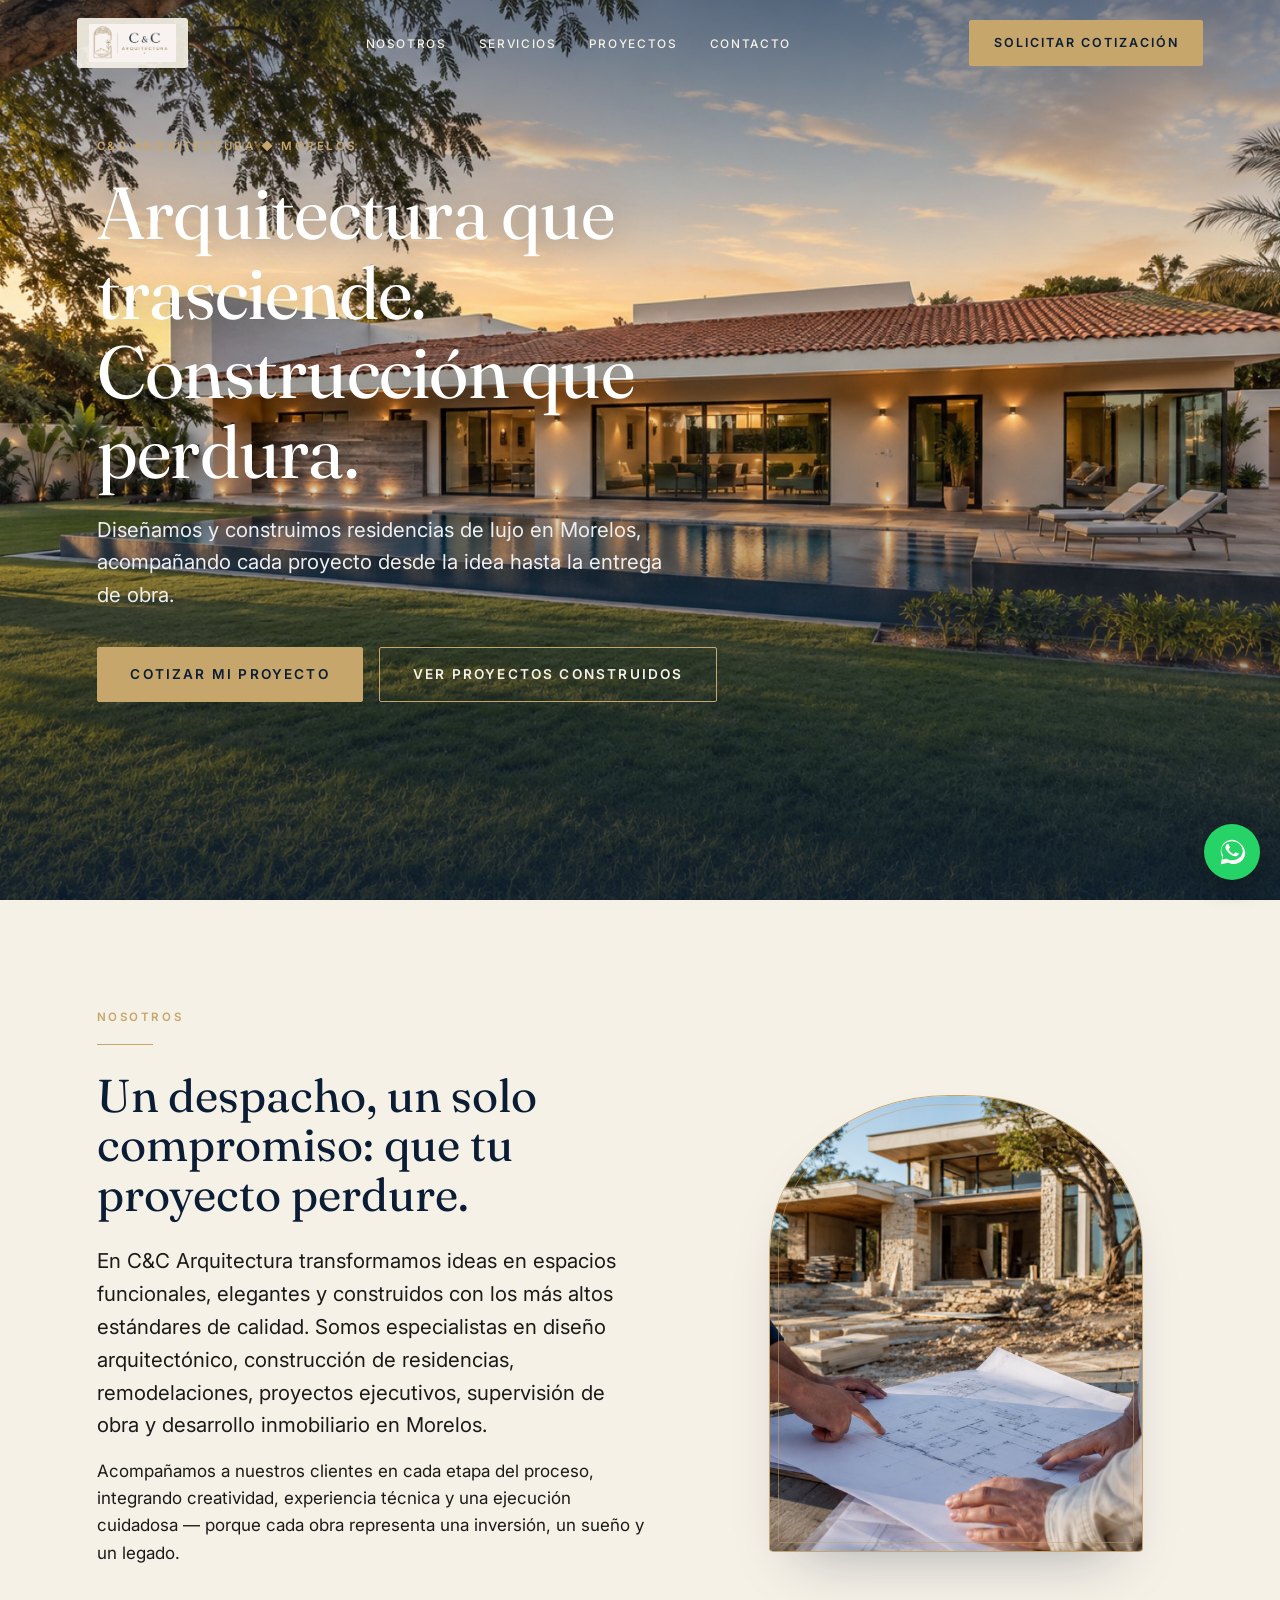
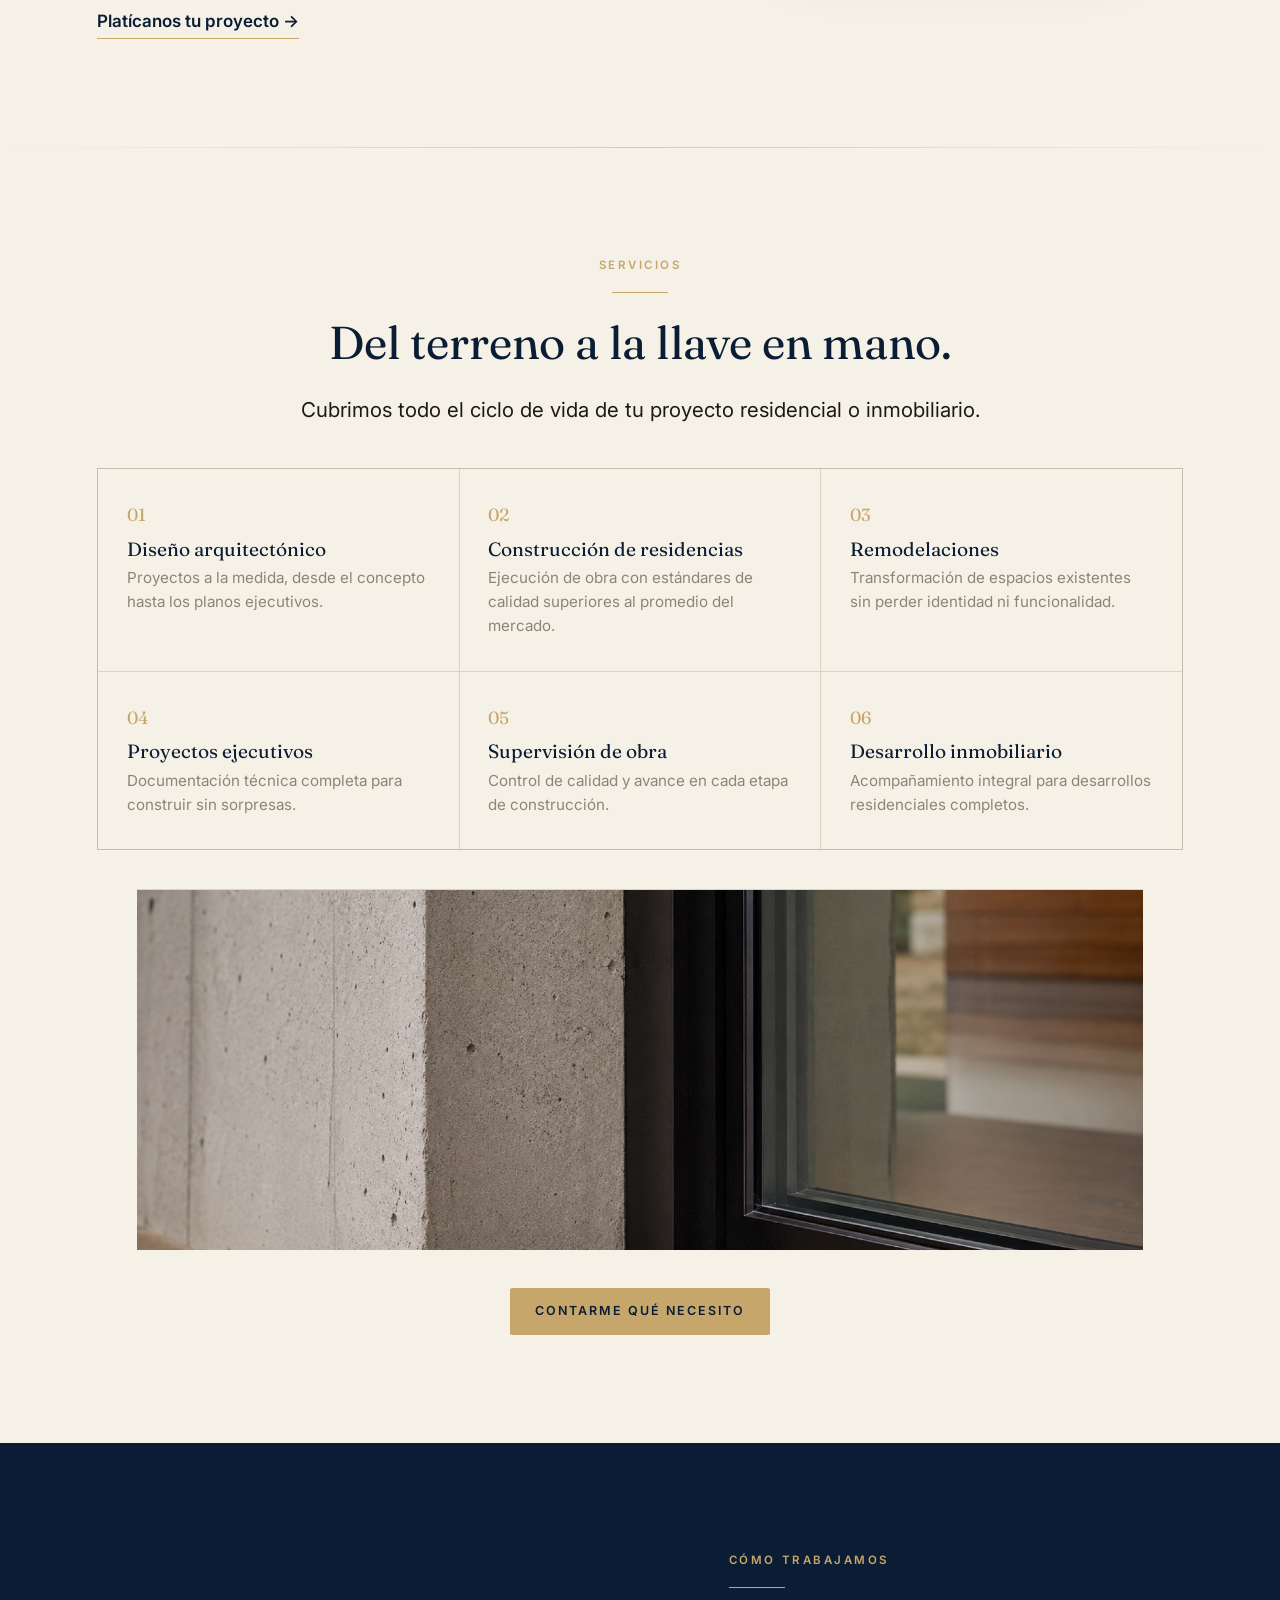
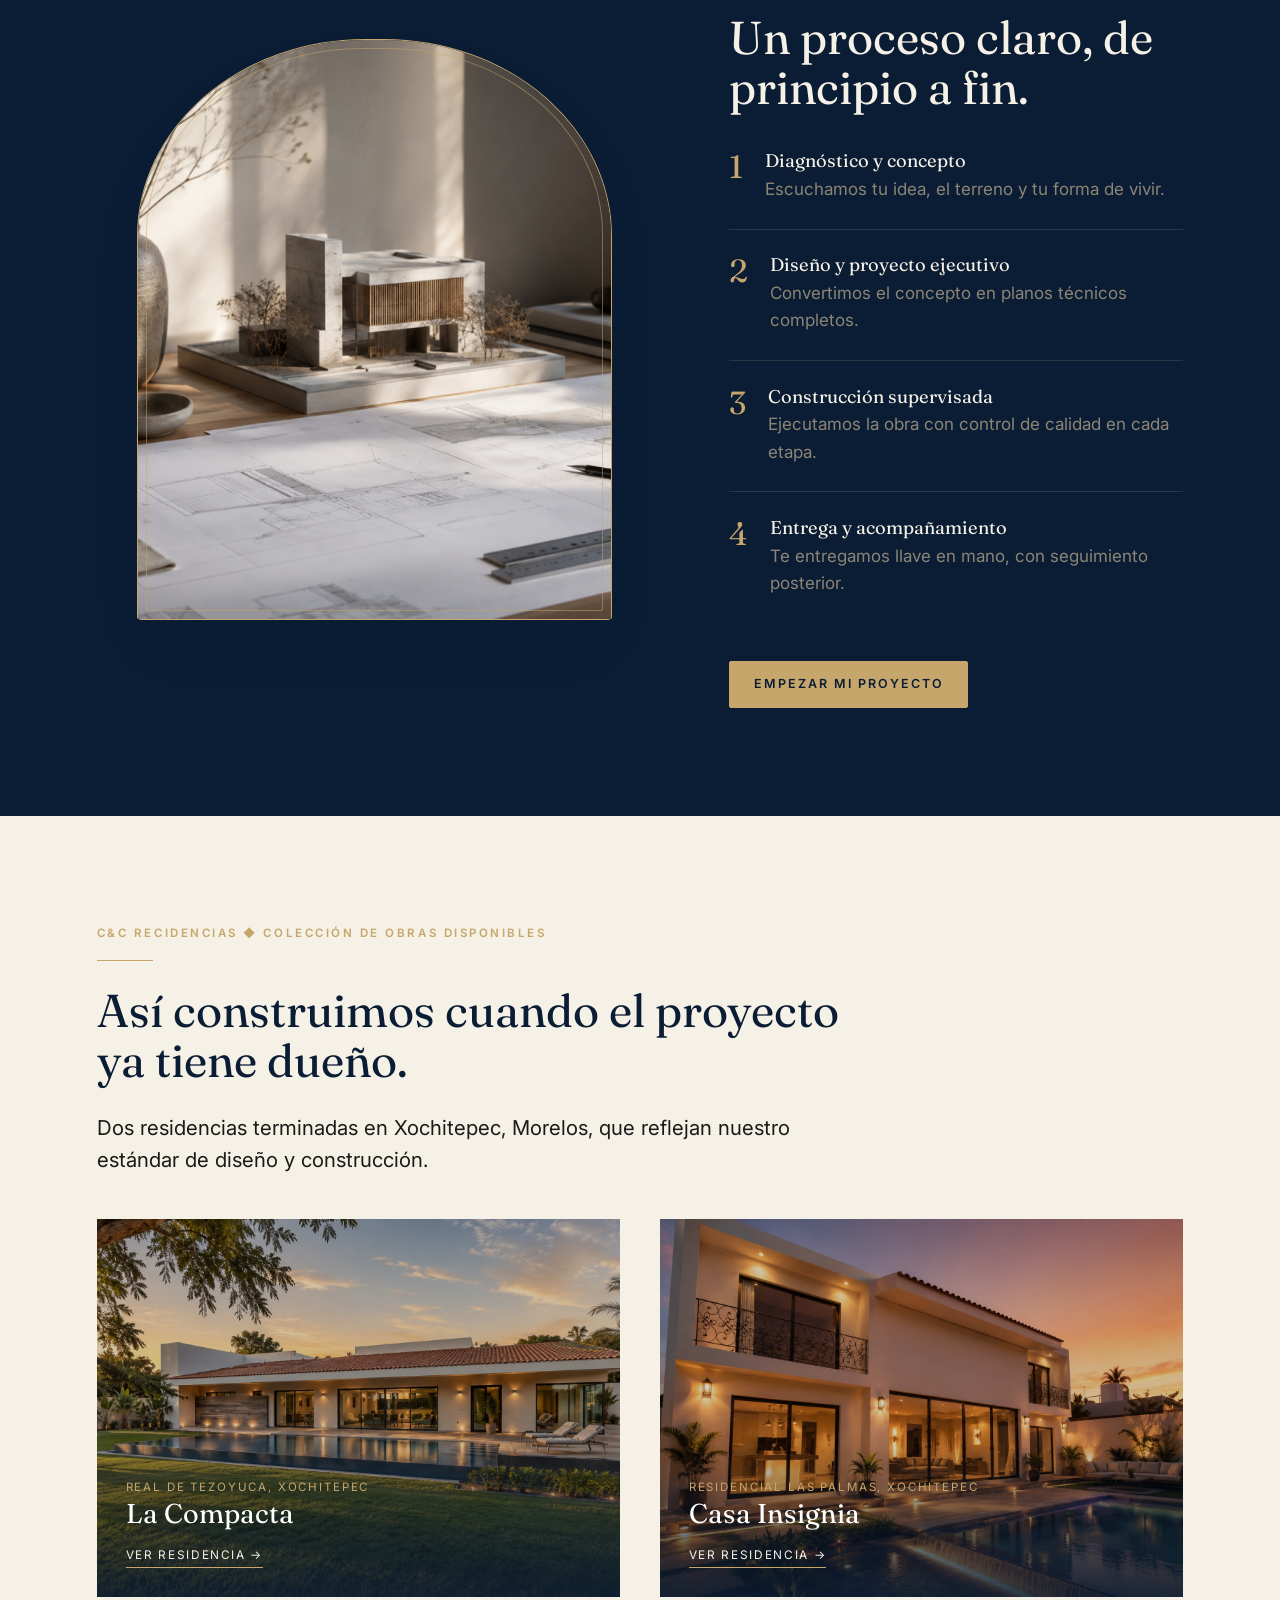
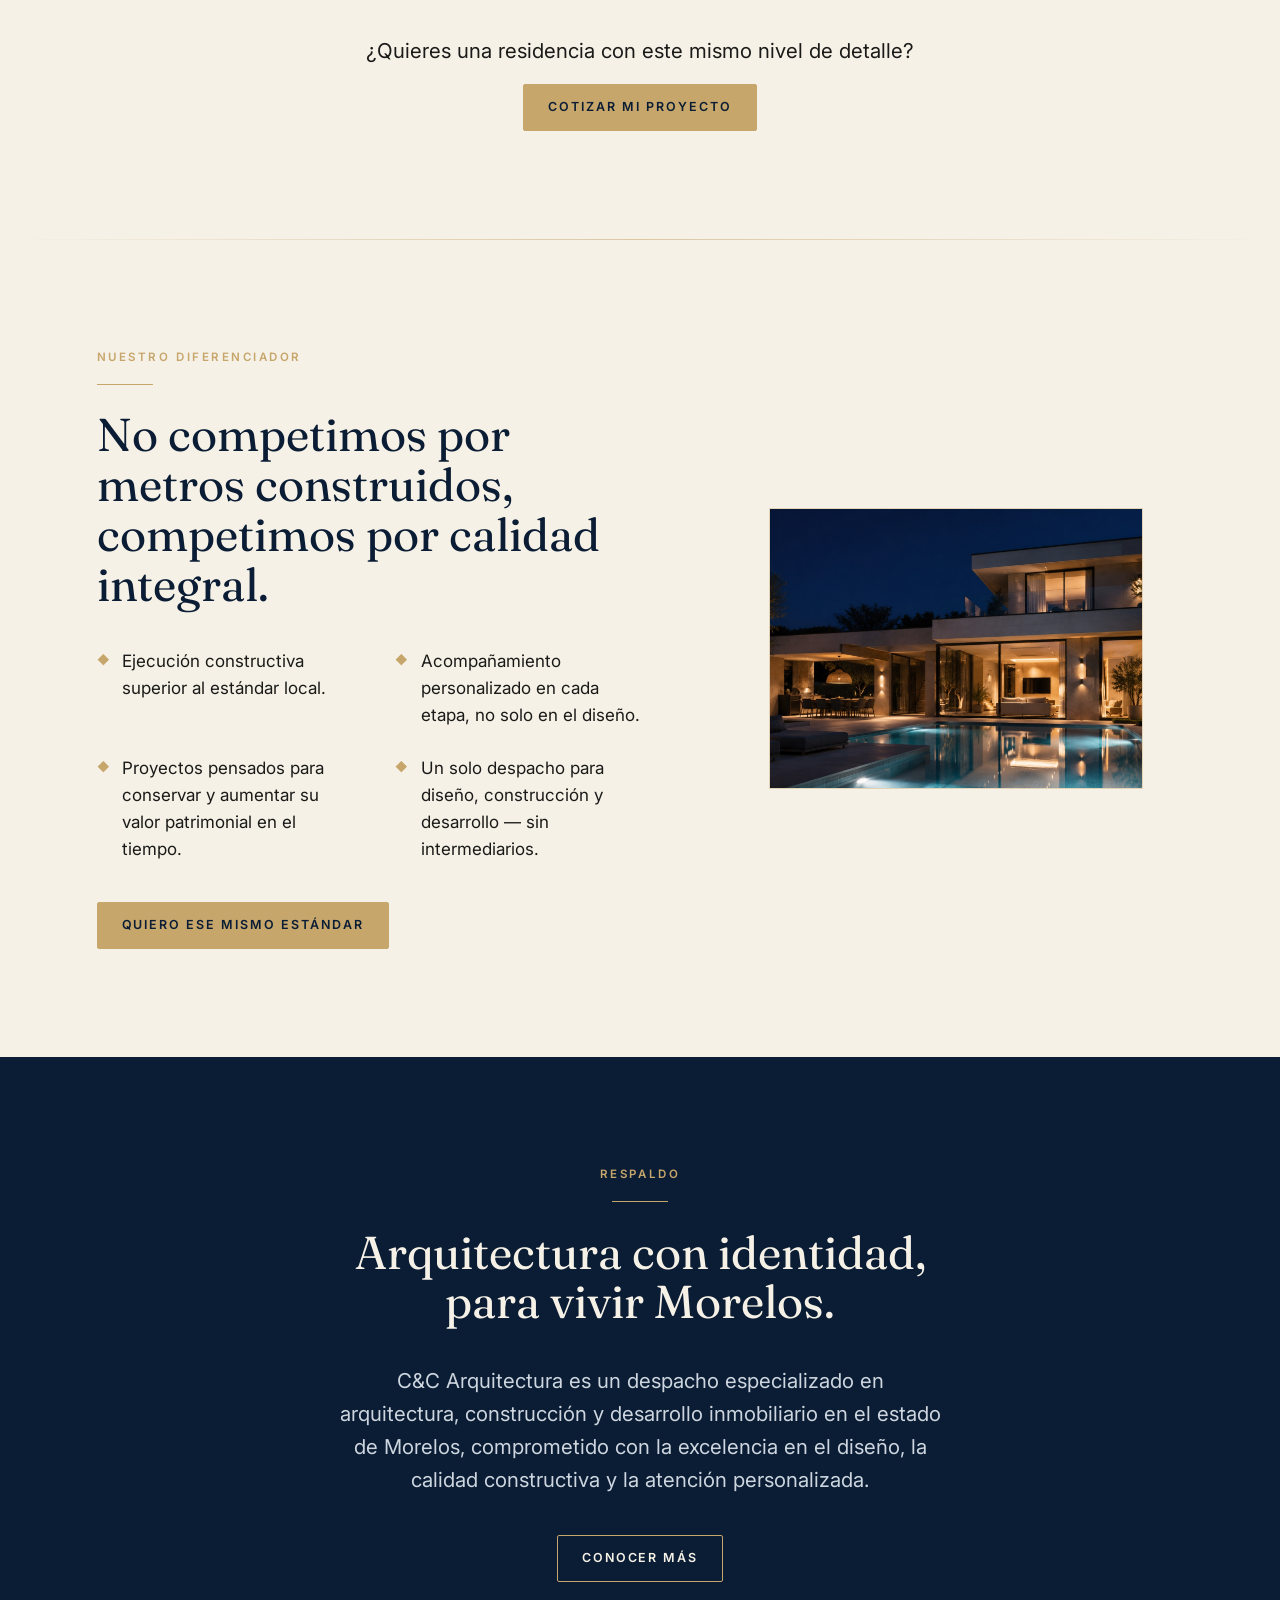
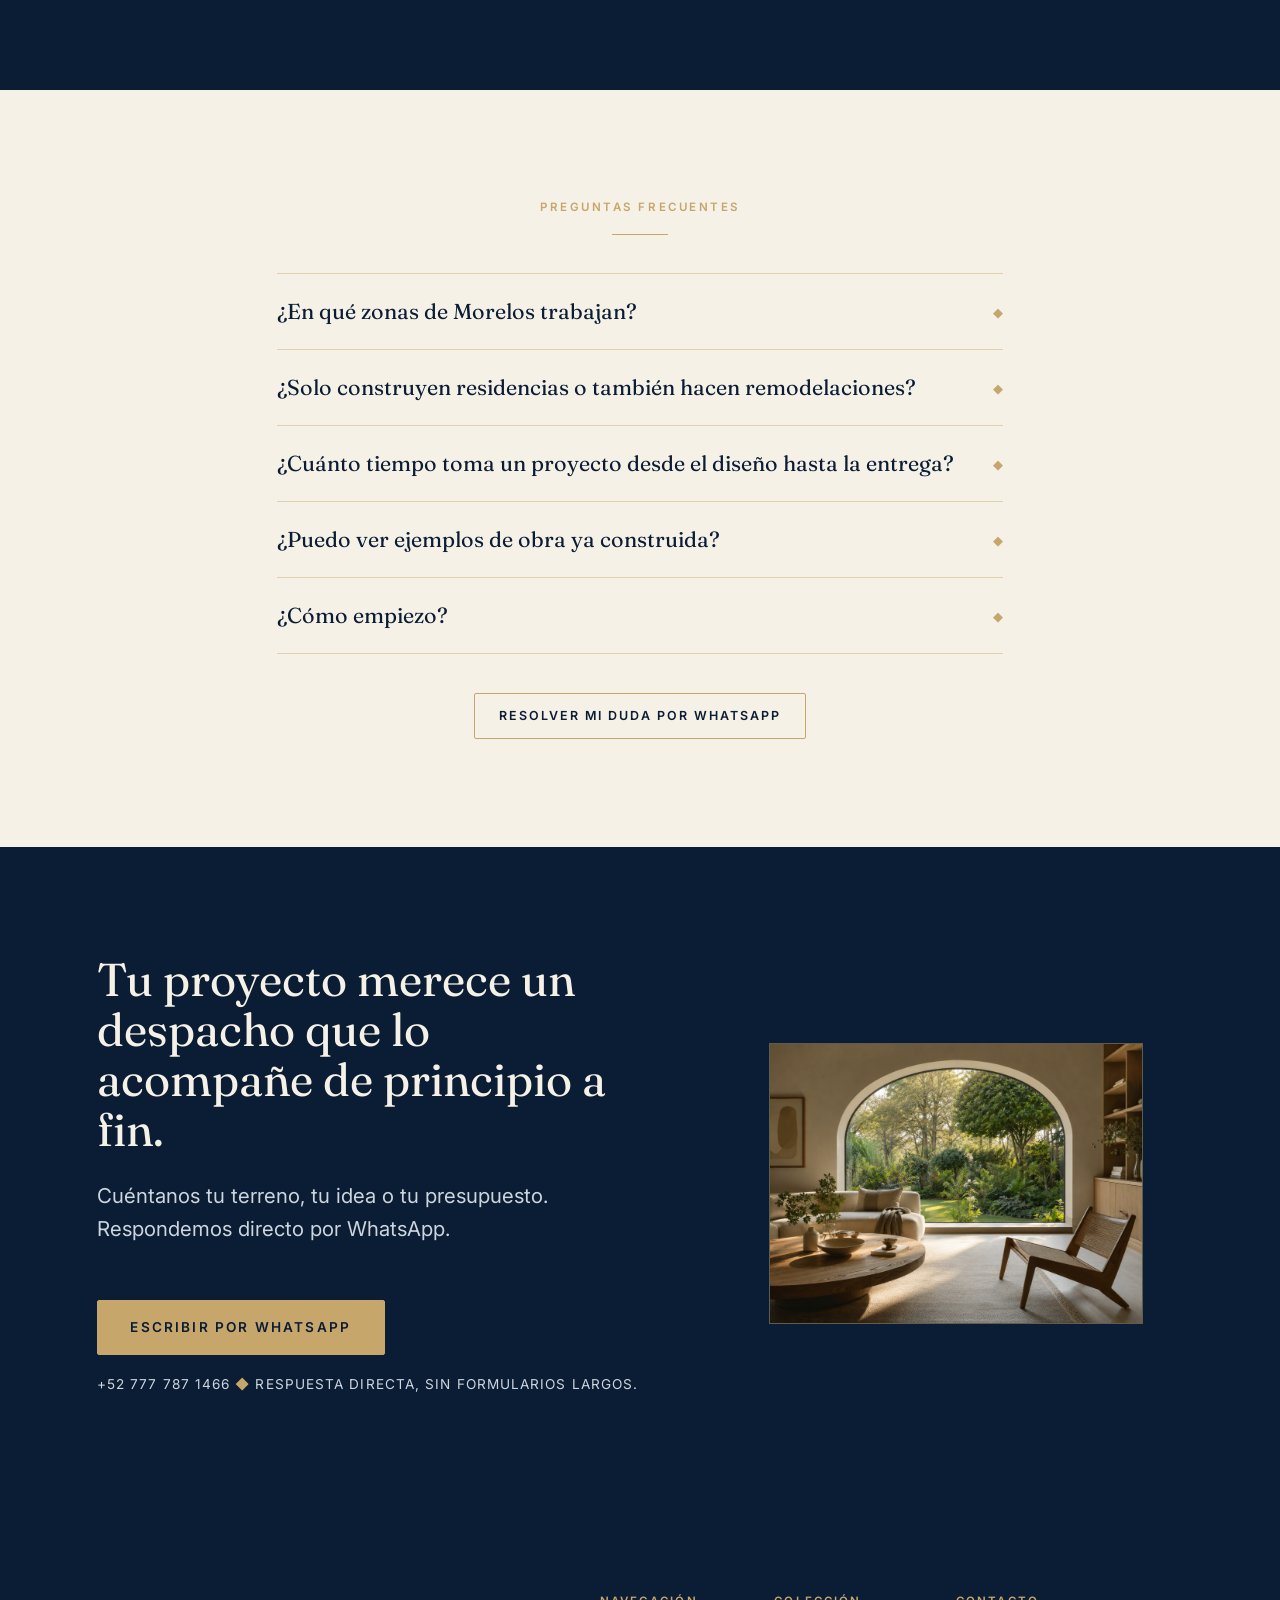
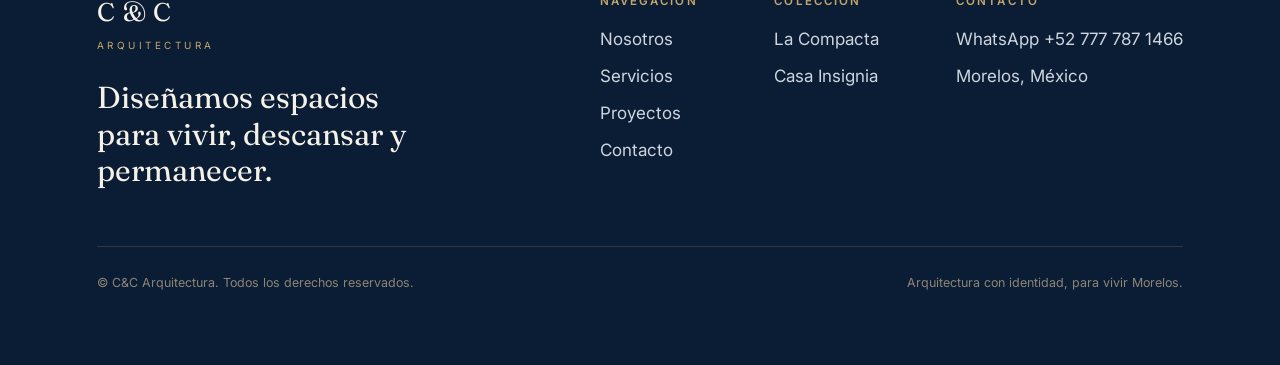
==== index.html @ 4141253a "Sitio C&C Recidencias: Home, La Compacta y Casa Insignia Sitio estático de 3 páginas siguiendo el si" ====
<!DOCTYPE html>
<html lang="es">
<head>
<meta charset="UTF-8">
<meta name="viewport" content="width=device-width, initial-scale=1">
<title>C&C Arquitectura — Diseño y construcción de residencias de lujo en Morelos</title>
<meta name="description" content="C&C Arquitectura: despacho de diseño, construcción y desarrollo inmobiliario de residencias de lujo en Morelos. Arquitectura que trasciende. Construcción que perdura.">
<link rel="preconnect" href="https://fonts.googleapis.com">
<link rel="preconnect" href="https://fonts.gstatic.com" crossorigin>
<link href="https://fonts.googleapis.com/css2?family=Fraunces:opsz,wght@9..144,300;9..144,400;9..144,500&family=Inter:wght@400;500;600&display=swap" rel="stylesheet">
<link rel="stylesheet" href="styles.css">
</head>
<body>

<!-- NAV -->
<header class="nav transparent">
  <a class="nav-logo" href="index.html" aria-label="C&C Arquitectura — inicio">
    <img src="assets/logos/arquitectura.jpg" alt="C&C Arquitectura">
  </a>
  <button class="nav-toggle" aria-label="Abrir menú"><span></span><span></span><span></span></button>
  <ul class="nav-links">
    <li><a href="#nosotros">Nosotros</a></li>
    <li><a href="#servicios">Servicios</a></li>
    <li><a href="#coleccion">Proyectos</a></li>
    <li><a href="#contacto">Contacto</a></li>
  </ul>
  <div class="nav-right">
    <a class="btn btn-primary" href="https://wa.me/527777871466?text=Hola%2C%20quiero%20solicitar%20una%20cotizaci%C3%B3n%20de%20dise%C3%B1o%20y%20construcci%C3%B3n%20de%20mi%20proyecto." target="_blank" rel="noopener">Solicitar cotización</a>
  </div>
</header>

<!-- HERO -->
<section class="hero">
  <div class="hero-media">
    <video autoplay muted loop playsinline poster="assets/compacta/hero.jpg">
      <source src="assets/home/hero.mp4" type="video/mp4">
    </video>
  </div>
  <div class="hero-inner">
    <span class="eyebrow reveal">C&C Arquitectura <span class="diamond">◆</span> Morelos</span>
    <h1 class="reveal">Arquitectura que trasciende. Construcción que perdura.</h1>
    <p class="lead hero-sub reveal">Diseñamos y construimos residencias de lujo en Morelos, acompañando cada proyecto desde la idea hasta la entrega de obra.</p>
    <div class="hero-cta reveal">
      <a class="btn btn-primary btn-lg" href="https://wa.me/527777871466?text=Hola%2C%20me%20gustar%C3%ADa%20cotizar%20el%20dise%C3%B1o%20y%20construcci%C3%B3n%20de%20mi%20residencia." target="_blank" rel="noopener">Cotizar mi proyecto</a>
      <a class="btn btn-outline on-dark btn-lg" href="#coleccion">Ver proyectos construidos</a>
    </div>
  </div>
</section>

<!-- QUIÉNES SOMOS -->
<section id="nosotros">
  <div class="wrap">
    <div class="split">
      <div class="reveal">
        <span class="eyebrow">Nosotros</span>
        <hr class="rule">
        <h2>Un despacho, un solo compromiso: que tu proyecto perdure.</h2>
        <p class="lead mt-sm">En C&C Arquitectura transformamos ideas en espacios funcionales, elegantes y construidos con los más altos estándares de calidad. Somos especialistas en diseño arquitectónico, construcción de residencias, remodelaciones, proyectos ejecutivos, supervisión de obra y desarrollo inmobiliario en Morelos.</p>
        <p>Acompañamos a nuestros clientes en cada etapa del proceso, integrando creatividad, experiencia técnica y una ejecución cuidadosa — porque cada obra representa una inversión, un sueño y un legado.</p>
        <a class="link-cta mt-sm" href="https://wa.me/527777871466?text=Hola%2C%20quiero%20plat%C3%ADcarles%20sobre%20mi%20proyecto." target="_blank" rel="noopener">Platícanos tu proyecto →</a>
      </div>
      <div class="split-media reveal">
        <figure class="arch"><img src="assets/home/quienes.jpg" alt="Arquitecto de C&C revisando planos en obra"></figure>
      </div>
    </div>
  </div>
</section>

<hr class="divider">

<!-- SERVICIOS -->
<section id="servicios">
  <div class="wrap">
    <div class="center reveal" style="max-width:720px;margin-inline:auto">
      <span class="eyebrow">Servicios</span>
      <hr class="rule">
      <h2>Del terreno a la llave en mano.</h2>
      <p class="lead mt-sm">Cubrimos todo el ciclo de vida de tu proyecto residencial o inmobiliario.</p>
    </div>
    <div class="grid-services reveal">
      <div class="service"><span class="n">01</span><h3>Diseño arquitectónico</h3><p>Proyectos a la medida, desde el concepto hasta los planos ejecutivos.</p></div>
      <div class="service"><span class="n">02</span><h3>Construcción de residencias</h3><p>Ejecución de obra con estándares de calidad superiores al promedio del mercado.</p></div>
      <div class="service"><span class="n">03</span><h3>Remodelaciones</h3><p>Transformación de espacios existentes sin perder identidad ni funcionalidad.</p></div>
      <div class="service"><span class="n">04</span><h3>Proyectos ejecutivos</h3><p>Documentación técnica completa para construir sin sorpresas.</p></div>
      <div class="service"><span class="n">05</span><h3>Supervisión de obra</h3><p>Control de calidad y avance en cada etapa de construcción.</p></div>
      <div class="service"><span class="n">06</span><h3>Desarrollo inmobiliario</h3><p>Acompañamiento integral para desarrollos residenciales completos.</p></div>
    </div>
    <figure class="reveal mt-md" style="overflow:hidden;border-top:1px solid rgba(198,166,107,.4)">
      <img src="assets/home/servicios.jpg" alt="Detalle de construcción residencial de alta calidad" style="width:100%;height:clamp(240px,40vh,440px);object-fit:cover">
    </figure>
    <div class="center reveal mt-md">
      <a class="btn btn-primary" href="https://wa.me/527777871466?text=Hola%2C%20quiero%20informaci%C3%B3n%20sobre%20sus%20servicios%20de%20dise%C3%B1o%20y%20construcci%C3%B3n." target="_blank" rel="noopener">Contarme qué necesito</a>
    </div>
  </div>
</section>

<!-- NUESTRO PROCESO -->
<section class="band-blue">
  <div class="wrap">
    <div class="split">
      <div class="split-media reveal">
        <figure class="arch"><img src="assets/home/proceso.jpg" alt="Planos y maqueta física de un proyecto de C&C"></figure>
      </div>
      <div class="reveal">
        <span class="eyebrow on-dark">Cómo trabajamos</span>
        <hr class="rule">
        <h2>Un proceso claro, de principio a fin.</h2>
        <div class="steps mt-md">
          <div class="step"><span class="num">1</span><div><h3>Diagnóstico y concepto</h3><p>Escuchamos tu idea, el terreno y tu forma de vivir.</p></div></div>
          <div class="step"><span class="num">2</span><div><h3>Diseño y proyecto ejecutivo</h3><p>Convertimos el concepto en planos técnicos completos.</p></div></div>
          <div class="step"><span class="num">3</span><div><h3>Construcción supervisada</h3><p>Ejecutamos la obra con control de calidad en cada etapa.</p></div></div>
          <div class="step"><span class="num">4</span><div><h3>Entrega y acompañamiento</h3><p>Te entregamos llave en mano, con seguimiento posterior.</p></div></div>
        </div>
        <a class="btn btn-primary mt-md" href="https://wa.me/527777871466?text=Hola%2C%20quiero%20empezar%20el%20proceso%20de%20dise%C3%B1o%20de%20mi%20proyecto." target="_blank" rel="noopener">Empezar mi proyecto</a>
      </div>
    </div>
  </div>
</section>

<!-- COLECCIÓN DE OBRAS -->
<section id="coleccion">
  <div class="wrap">
    <div class="reveal" style="max-width:760px">
      <span class="eyebrow">C&C Recidencias <span class="diamond">◆</span> Colección de obras disponibles</span>
      <hr class="rule">
      <h2>Así construimos cuando el proyecto ya tiene dueño.</h2>
      <p class="lead mt-sm">Dos residencias terminadas en Xochitepec, Morelos, que reflejan nuestro estándar de diseño y construcción.</p>
    </div>
    <div class="collection reveal">
      <a class="prop-card" href="la-compacta.html">
        <img src="assets/compacta/hero.jpg" alt="La Compacta — Real de Tezoyuca, Xochitepec">
        <div class="pc-body">
          <span class="loc">Real de Tezoyuca, Xochitepec</span>
          <h3>La Compacta</h3>
          <span class="see">Ver residencia →</span>
        </div>
      </a>
      <a class="prop-card" href="casa-insignia.html">
        <img src="assets/insignia/hero.jpg" alt="Casa Insignia — Residencial Las Palmas, Xochitepec">
        <div class="pc-body">
          <span class="loc">Residencial Las Palmas, Xochitepec</span>
          <h3>Casa Insignia</h3>
          <span class="see">Ver residencia →</span>
        </div>
      </a>
    </div>
    <div class="center reveal mt-md">
      <p class="lead">¿Quieres una residencia con este mismo nivel de detalle?</p>
      <a class="btn btn-primary" href="https://wa.me/527777871466?text=Hola%2C%20vi%20La%20Compacta%20y%20Casa%20Insignia%20y%20quiero%20cotizar%20un%20proyecto%20similar." target="_blank" rel="noopener">Cotizar mi proyecto</a>
    </div>
  </div>
</section>

<hr class="divider">

<!-- POR QUÉ ELEGIRNOS -->
<section>
  <div class="wrap">
    <div class="split">
      <div class="reveal">
        <span class="eyebrow">Nuestro diferenciador</span>
        <hr class="rule">
        <h2>No competimos por metros construidos, competimos por calidad integral.</h2>
        <div class="why mt-md">
          <div class="item">Ejecución constructiva superior al estándar local.</div>
          <div class="item">Acompañamiento personalizado en cada etapa, no solo en el diseño.</div>
          <div class="item">Proyectos pensados para conservar y aumentar su valor patrimonial en el tiempo.</div>
          <div class="item">Un solo despacho para diseño, construcción y desarrollo — sin intermediarios.</div>
        </div>
        <a class="btn btn-primary mt-md" href="https://wa.me/527777871466?text=Hola%2C%20quiero%20que%20mi%20proyecto%20tenga%20el%20mismo%20est%C3%A1ndar%20de%20construcci%C3%B3n%20que%20sus%20residencias." target="_blank" rel="noopener">Quiero ese mismo estándar</a>
      </div>
      <div class="split-media reveal">
        <figure style="overflow:hidden;border:1px solid rgba(198,166,107,.4)"><img src="assets/home/diferenciador.jpg" alt="Fachada nocturna con iluminación arquitectónica" style="aspect-ratio:4/3;object-fit:cover;width:100%"></figure>
      </div>
    </div>
  </div>
</section>

<!-- AUTORIDAD Y RESPALDO -->
<section class="band-blue">
  <div class="wrap center" style="max-width:760px;margin-inline:auto">
    <span class="eyebrow on-dark reveal">Respaldo</span>
    <hr class="rule reveal">
    <h2 class="reveal">Arquitectura con identidad, para vivir Morelos.</h2>
    <p class="lead mt-md reveal">C&C Arquitectura es un despacho especializado en arquitectura, construcción y desarrollo inmobiliario en el estado de Morelos, comprometido con la excelencia en el diseño, la calidad constructiva y la atención personalizada.</p>
    <div class="reveal mt-md">
      <a class="btn btn-outline on-dark" href="https://wa.me/527777871466?text=Hola%2C%20quiero%20conocer%20m%C3%A1s%20sobre%20C%26C%20Arquitectura." target="_blank" rel="noopener">Conocer más</a>
    </div>
  </div>
</section>

<!-- FAQ -->
<section>
  <div class="wrap" style="max-width:880px">
    <div class="center reveal">
      <span class="eyebrow">Preguntas frecuentes</span>
      <hr class="rule" style="margin-inline:auto">
    </div>
    <div class="faq reveal mt-md">
      <div class="q"><button aria-expanded="false"><span>¿En qué zonas de Morelos trabajan?</span><span class="mark">◆</span></button><div class="a"><p>Actualmente desarrollamos proyectos en Xochitepec y municipios cercanos del sur de Morelos; para otras zonas, contáctanos para evaluar tu caso.</p></div></div>
      <div class="q"><button aria-expanded="false"><span>¿Solo construyen residencias o también hacen remodelaciones?</span><span class="mark">◆</span></button><div class="a"><p>Ambos. Cubrimos diseño de proyecto nuevo, construcción completa y remodelación de espacios existentes.</p></div></div>
      <div class="q"><button aria-expanded="false"><span>¿Cuánto tiempo toma un proyecto desde el diseño hasta la entrega?</span><span class="mark">◆</span></button><div class="a"><p>Depende del alcance; en la primera llamada te damos un estimado real basado en tu terreno y programa arquitectónico.</p></div></div>
      <div class="q"><button aria-expanded="false"><span>¿Puedo ver ejemplos de obra ya construida?</span><span class="mark">◆</span></button><div class="a"><p>Sí, revisa nuestra Colección de obras (La Compacta y Casa Insignia) más arriba.</p></div></div>
      <div class="q"><button aria-expanded="false"><span>¿Cómo empiezo?</span><span class="mark">◆</span></button><div class="a"><p>Escríbenos por WhatsApp con tu terreno o idea de proyecto y agendamos una primera llamada sin costo.</p></div></div>
    </div>
    <div class="center reveal mt-md">
      <a class="btn btn-outline" href="https://wa.me/527777871466?text=Hola%2C%20tengo%20una%20pregunta%20sobre%20sus%20servicios." target="_blank" rel="noopener">Resolver mi duda por WhatsApp</a>
    </div>
  </div>
</section>

<!-- CTA FINAL -->
<section class="band-blue cta-final" id="contacto">
  <div class="wrap">
    <div class="split">
      <div class="reveal">
        <h2>Tu proyecto merece un despacho que lo acompañe de principio a fin.</h2>
        <p class="lead mt-sm">Cuéntanos tu terreno, tu idea o tu presupuesto. Respondemos directo por WhatsApp.</p>
        <a class="btn btn-primary btn-lg mt-md" href="https://wa.me/527777871466?text=Hola%2C%20quiero%20informaci%C3%B3n%20sobre%20la%20cotizaci%C3%B3n%20de%20dise%C3%B1o%20y%20construcci%C3%B3n%20de%20mi%20proyecto." target="_blank" rel="noopener">Escribir por WhatsApp</a>
        <p class="support">+52 777 787 1466 <span class="diamond">◆</span> Respuesta directa, sin formularios largos.</p>
      </div>
      <div class="split-media reveal">
        <figure style="overflow:hidden;border:1px solid rgba(198,166,107,.45)"><img src="assets/home/ctafinal.jpg" alt="Interior con vista a jardín a través de un ventanal en arco" style="aspect-ratio:4/3;object-fit:cover;width:100%"></figure>
      </div>
    </div>
  </div>
</section>

<!-- FOOTER -->
<footer class="footer">
  <div class="wrap">
    <div class="top">
      <div>
        <div class="wordmark">C &amp; C<small>Arquitectura</small></div>
        <p class="brandline mt-sm">Diseñamos espacios para vivir, descansar y permanecer.</p>
      </div>
      <div class="footer-cols">
        <div>
          <h4>Navegación</h4>
          <ul>
            <li><a href="#nosotros">Nosotros</a></li>
            <li><a href="#servicios">Servicios</a></li>
            <li><a href="#coleccion">Proyectos</a></li>
            <li><a href="#contacto">Contacto</a></li>
          </ul>
        </div>
        <div>
          <h4>Colección</h4>
          <ul>
            <li><a href="la-compacta.html">La Compacta</a></li>
            <li><a href="casa-insignia.html">Casa Insignia</a></li>
          </ul>
        </div>
        <div>
          <h4>Contacto</h4>
          <ul>
            <li><a href="https://wa.me/527777871466" target="_blank" rel="noopener">WhatsApp +52 777 787 1466</a></li>
            <li>Morelos, México</li>
          </ul>
        </div>
      </div>
    </div>
    <div class="legal">
      <span>© C&C Arquitectura. Todos los derechos reservados.</span>
      <span>Arquitectura con identidad, para vivir Morelos.</span>
    </div>
  </div>
</footer>

<a class="wa-float" href="https://wa.me/527777871466?text=Hola%2C%20quiero%20informaci%C3%B3n%20sobre%20C%26C%20Arquitectura." target="_blank" rel="noopener" aria-label="Escríbenos por WhatsApp">
  <svg viewBox="0 0 32 32" fill="#fff"><path d="M16 3C9.4 3 4 8.4 4 15c0 2.1.6 4.2 1.6 6L4 29l8.2-1.5c1.7.9 3.7 1.4 5.8 1.4h.1c6.6 0 12-5.4 12-12S22.6 3 16 3zm0 21.8c-1.8 0-3.6-.5-5.1-1.4l-.4-.2-4.9.9.9-4.7-.3-.4c-1-1.6-1.6-3.5-1.6-5.4C4.5 9.6 9.6 4.5 16 4.5S27.5 9.6 27.5 15 22.4 24.8 16 24.8zm6.6-7.3c-.4-.2-2.1-1-2.4-1.1-.3-.1-.6-.2-.8.2-.2.4-.9 1.1-1.1 1.3-.2.2-.4.2-.8.1-.4-.2-1.5-.6-2.9-1.8-1.1-1-1.8-2.2-2-2.6-.2-.4 0-.6.2-.8.2-.2.4-.4.5-.7.2-.2.2-.4.4-.7.1-.3 0-.5 0-.7-.1-.2-.8-2-1.1-2.7-.3-.7-.6-.6-.8-.6h-.7c-.2 0-.6.1-.9.5-.3.4-1.2 1.2-1.2 2.9 0 1.7 1.2 3.3 1.4 3.6.2.2 2.4 3.7 5.9 5.2.8.4 1.5.6 2 .7.8.3 1.6.2 2.2.1.7-.1 2.1-.8 2.4-1.7.3-.8.3-1.5.2-1.7-.1-.1-.3-.2-.7-.4z"/></svg>
</a>

<script src="main.js"></script>
</body>
</html>
---- styles.css ----
/* =========================================================
   C&C RECIDENCIAS — Sistema de diseño
   Derivado de design.md. Rige Home, La Compacta y Casa Insignia.
   ========================================================= */

:root{
  --azul-profundo:#0B1D34;
  --dorado:#C6A66B;
  --dorado-claro:#d8bd8a;
  --marfil:#F6F1E7;
  --piedra:#8C8577;
  --tinta:#1A1A18;

  --serif:"Fraunces", Georgia, "Times New Roman", serif;
  --sans:"Inter", system-ui, -apple-system, "Segoe UI", sans-serif;

  --gutter: clamp(20px, 6vw, 96px);
  --section-gap: clamp(72px, 12vh, 140px);
  --maxw: 1240px;
}

*{box-sizing:border-box}
html{scroll-behavior:smooth}
body{
  margin:0;
  background:var(--marfil);
  color:var(--tinta);
  font-family:var(--sans);
  font-size:17px;
  line-height:1.6;
  -webkit-font-smoothing:antialiased;
  overflow-x:hidden;
}
img,video{max-width:100%;display:block}
a{color:inherit;text-decoration:none}

/* ---------- Tipografía ---------- */
h1,h2,h3{font-family:var(--serif);font-weight:400;color:var(--azul-profundo);line-height:1.08;margin:0}
h1{font-size:clamp(2.6rem,6vw,4.6rem);letter-spacing:-.01em}
h2{font-size:clamp(1.9rem,3.6vw,2.9rem)}
h3{font-size:clamp(1.2rem,2vw,1.5rem)}
p{margin:0 0 1rem}
.lead{font-size:clamp(1.05rem,1.6vw,1.28rem);color:var(--tinta)}

.eyebrow{
  font-family:var(--sans);
  font-size:.72rem;
  font-weight:600;
  text-transform:uppercase;
  letter-spacing:.22em;
  color:var(--dorado);
  margin:0 0 1.1rem;
  display:block;
}
.eyebrow.on-dark{color:var(--dorado)}
.diamond{color:var(--dorado);font-style:normal}

/* ---------- Layout ---------- */
.wrap{max-width:var(--maxw);margin:0 auto;padding-inline:var(--gutter)}
section{padding-block:var(--section-gap)}
.band-blue{background:var(--azul-profundo);color:var(--marfil)}
.band-blue h1,.band-blue h2,.band-blue h3{color:var(--marfil)}
.band-blue .lead,.band-blue p{color:#cdd5df}

.divider{height:1px;background:linear-gradient(90deg,transparent,var(--dorado),transparent);border:0;opacity:.55;margin:0}
.rule{width:56px;height:1px;background:var(--dorado);border:0;margin:0 0 1.6rem}
.center{text-align:center}
.center .rule{margin-inline:auto}

/* ---------- Botones ---------- */
.btn{
  display:inline-flex;align-items:center;gap:.6em;
  font-family:var(--sans);font-size:.78rem;font-weight:600;
  text-transform:uppercase;letter-spacing:.16em;
  padding:1em 1.9em;border-radius:2px;cursor:pointer;
  border:1px solid transparent;transition:.28s ease;white-space:nowrap;
}
.btn-primary{background:var(--dorado);color:var(--azul-profundo);border-color:var(--dorado)}
.btn-primary:hover{background:transparent;color:var(--dorado)}
.band-blue .btn-primary:hover{color:var(--dorado)}
.btn-outline{background:transparent;color:var(--azul-profundo);border-color:var(--dorado)}
.btn-outline:hover{background:var(--dorado);color:var(--azul-profundo)}
.on-dark.btn-outline{color:var(--marfil)}
.on-dark.btn-outline:hover{background:var(--dorado);color:var(--azul-profundo)}
.btn-lg{font-size:.85rem;padding:1.15em 2.4em}
.link-cta{
  display:inline-block;font-weight:600;color:var(--azul-profundo);
  border-bottom:1px solid var(--dorado);padding-bottom:2px;transition:.2s;
}
.link-cta:hover{color:var(--dorado)}
.band-blue .link-cta{color:var(--marfil)}
.band-blue .link-cta:hover{color:var(--dorado)}

:focus-visible{outline:2px solid var(--dorado);outline-offset:3px}

/* ---------- NAV ---------- */
.nav{
  position:fixed;top:0;left:0;right:0;z-index:50;
  display:flex;align-items:center;justify-content:space-between;
  padding:18px var(--gutter);
  transition:background .3s ease, padding .3s ease, box-shadow .3s ease;
}
.nav.solid{background:var(--marfil);box-shadow:0 1px 0 rgba(11,29,52,.08);padding-block:12px}
.nav-logo{display:flex;align-items:center;gap:.7rem}
.nav-logo img{height:38px;width:auto}
.nav.transparent .nav-logo{
  /* logo sits over dark hero: chip it on a soft marfil plate */
  background:rgba(246,241,231,.92);padding:6px 12px;border-radius:3px;
}
.nav.solid .nav-logo{background:transparent;padding:0}
.nav-links{display:flex;align-items:center;gap:2rem;list-style:none;margin:0;padding:0}
.nav-links a{
  font-size:.74rem;font-weight:500;text-transform:uppercase;letter-spacing:.14em;
  color:var(--marfil);transition:.2s;
}
.nav.solid .nav-links a{color:var(--azul-profundo)}
.nav-links a:hover{color:var(--dorado)}
.nav-right{display:flex;align-items:center;gap:1.2rem}
.nav-toggle{display:none;background:none;border:0;cursor:pointer;padding:6px}
.nav-toggle span{display:block;width:24px;height:2px;background:var(--marfil);margin:5px 0;transition:.3s}
.nav.solid .nav-toggle span{background:var(--azul-profundo)}

@media(max-width:920px){
  .nav-toggle{display:block;order:3}
  .nav-links{
    position:absolute;top:100%;right:0;left:0;flex-direction:column;gap:0;
    background:var(--azul-profundo);padding:0;max-height:0;overflow:hidden;transition:max-height .35s ease;
  }
  .nav-links.open{max-height:70vh;padding:12px 0}
  .nav-links a{color:var(--marfil)!important;padding:16px var(--gutter);width:100%}
  .nav-links li{border-top:1px solid rgba(198,166,107,.2)}
  .nav-right .btn{display:none}
}

/* ---------- HERO ---------- */
.hero{
  position:relative;min-height:100svh;display:flex;align-items:flex-end;
  color:var(--marfil);overflow:hidden;
}
.hero-media{position:absolute;inset:0;z-index:0}
.hero-media img,.hero-media video{width:100%;height:100%;object-fit:cover}
.hero-media::after{
  content:"";position:absolute;inset:0;
  background:linear-gradient(180deg,rgba(11,29,52,.35) 0%,rgba(11,29,52,0) 30%,rgba(11,29,52,0) 45%,rgba(11,29,52,.78) 100%);
}
.hero-inner{position:relative;z-index:2;width:100%;max-width:var(--maxw);margin:0 auto;padding:0 var(--gutter) clamp(56px,10vh,110px)}
.hero .eyebrow{color:var(--dorado)}
.hero h1{color:#fff;max-width:14ch;text-shadow:0 2px 30px rgba(0,0,0,.25)}
.hero .lead{color:#eee;max-width:44ch;margin-top:1.4rem}
.hero-cta{display:flex;flex-wrap:wrap;gap:1rem;margin-top:2.2rem}
.hero-sub{max-width:52ch}

/* ---------- Marco de arco (firma visual) ---------- */
.arch{
  position:relative;border-radius:48% 48% 5px 5px / 34% 34% 3px 3px;
  overflow:hidden;border:1px solid var(--dorado);
  box-shadow:0 30px 60px -30px rgba(11,29,52,.35);
}
.arch::before{
  content:"";position:absolute;inset:8px;border:1px solid rgba(198,166,107,.5);
  border-radius:47% 47% 3px 3px / 33% 33% 2px 2px;z-index:2;pointer-events:none;
}
.arch img{width:100%;height:100%;object-fit:cover;aspect-ratio:9/11}

/* ---------- Split / two-column ---------- */
.split{display:grid;grid-template-columns:1.1fr .9fr;gap:clamp(32px,6vw,80px);align-items:center}
.split.rev{grid-template-columns:.9fr 1.1fr}
.split.rev .split-media{order:-1}
@media(max-width:820px){
  .split,.split.rev{grid-template-columns:1fr;gap:40px}
  .split.rev .split-media{order:0}
  .arch{max-width:420px;margin-inline:auto}
}

/* ---------- Franja de metadatos (datos generales) ---------- */
.meta-strip{text-align:center}
.meta-strip .items{
  font-family:var(--sans);font-weight:600;text-transform:uppercase;
  letter-spacing:.1em;font-size:clamp(.85rem,1.5vw,1.15rem);
  color:var(--marfil);display:flex;flex-wrap:wrap;justify-content:center;
  gap:.4em 1.1em;line-height:1.9;
}
.meta-strip .items .diamond{margin:0 .1em}
.meta-strip .num{color:#fff}
.meta-strip .lab{color:var(--dorado);font-weight:500}

/* ---------- Servicios / listas ---------- */
.grid-services{display:grid;grid-template-columns:repeat(3,1fr);gap:1px;background:rgba(140,133,119,.28);border:1px solid rgba(140,133,119,.28);margin-top:2.6rem}
.service{background:var(--marfil);padding:2rem 1.8rem}
.service .n{font-family:var(--serif);font-size:1.1rem;color:var(--dorado);display:block;margin-bottom:.6rem}
.service h3{margin-bottom:.4rem;font-size:1.2rem}
.service p{color:var(--piedra);font-size:.95rem;margin:0}
@media(max-width:820px){.grid-services{grid-template-columns:1fr}}

/* Lista con diamante */
.list-diamond{list-style:none;margin:1.6rem 0 0;padding:0;columns:2;column-gap:3rem}
.list-diamond li{break-inside:avoid;padding:.55rem 0 .55rem 1.5rem;position:relative;border-bottom:1px solid rgba(140,133,119,.28)}
.list-diamond li::before{content:"◆";position:absolute;left:0;top:.6rem;color:var(--dorado);font-size:.7rem}
@media(max-width:640px){.list-diamond{columns:1}}

/* Programa: dos plantas */
.program{display:grid;grid-template-columns:1fr 1fr;gap:clamp(28px,5vw,64px)}
.program h3{color:var(--dorado);text-transform:uppercase;font-family:var(--sans);font-size:.8rem;letter-spacing:.18em;margin-bottom:1rem}
.program ul{list-style:none;margin:0;padding:0}
.program li{padding:.5rem 0 .5rem 1.4rem;position:relative;border-bottom:1px solid rgba(140,133,119,.25)}
.program li::before{content:"◆";position:absolute;left:0;top:.55rem;color:var(--dorado);font-size:.6rem}
@media(max-width:720px){.program{grid-template-columns:1fr;gap:34px}}

/* ---------- Proceso (pasos numerados) ---------- */
.steps{counter-reset:step;display:grid;gap:1.6rem}
.step{display:grid;grid-template-columns:auto 1fr;gap:1.4rem;align-items:start;padding-bottom:1.6rem;border-bottom:1px solid rgba(140,133,119,.25)}
.step:last-child{border-bottom:0}
.step .num{font-family:var(--serif);font-size:2rem;color:var(--dorado);line-height:1}
.step h3{font-size:1.15rem;margin-bottom:.3rem}
.step p{color:var(--piedra);margin:0}

/* ---------- Galería asimétrica ---------- */
.gallery{display:grid;grid-template-columns:repeat(6,1fr);grid-auto-rows:175px;gap:14px;margin-top:2.4rem;grid-auto-flow:row dense}
.gallery figure{margin:0;overflow:hidden;background:var(--azul-profundo);grid-column:span 2}
.gallery img{width:100%;height:100%;object-fit:cover;transition:transform .6s ease}
.gallery figure:hover img{transform:scale(1.05)}
.gallery .g-tall{grid-column:span 2;grid-row:span 2}
.gallery .g-wide{grid-column:span 4}
.gallery .g-big{grid-column:span 4;grid-row:span 2}
@media(max-width:820px){
  .gallery{grid-template-columns:repeat(2,1fr);grid-auto-rows:145px}
  .gallery figure,.gallery .g-wide,.gallery .g-big,.gallery .g-tall{grid-column:span 1}
  .gallery .g-big,.gallery .g-tall{grid-row:span 2;grid-column:span 2}
}

/* ---------- Diferenciador (por qué elegirnos) ---------- */
.why{display:grid;grid-template-columns:repeat(2,1fr);gap:1.6rem 2.6rem;margin-top:2rem}
.why .item{padding-left:1.6rem;position:relative}
.why .item::before{content:"◆";position:absolute;left:0;top:.15rem;color:var(--dorado);font-size:.75rem}
@media(max-width:720px){.why{grid-template-columns:1fr}}

/* ---------- FAQ ---------- */
.faq{border-top:1px solid rgba(198,166,107,.45)}
.faq .q{
  border-bottom:1px solid rgba(198,166,107,.45);
}
.faq button{
  width:100%;background:none;border:0;cursor:pointer;text-align:left;
  display:flex;justify-content:space-between;align-items:center;gap:1.5rem;
  padding:1.5rem 0;font-family:var(--serif);font-size:clamp(1.05rem,1.8vw,1.35rem);color:var(--azul-profundo);
}
.faq .mark{color:var(--dorado);font-size:.8rem;transition:transform .3s ease;flex:none}
.faq button[aria-expanded="true"] .mark{transform:rotate(45deg)}
.faq .a{max-height:0;overflow:hidden;transition:max-height .35s ease}
.faq .a p{padding:0 0 1.5rem;color:var(--piedra);margin:0;max-width:70ch}

/* ---------- CTA final ---------- */
.cta-final{position:relative;overflow:hidden}
.cta-final .split{align-items:center}
.cta-band{text-align:center}
.cta-band h2{max-width:20ch;margin:0 auto 1.2rem}
.support{font-size:.85rem;color:var(--dorado);letter-spacing:.08em;margin-top:1.2rem;text-transform:uppercase}

/* ---------- Colección (home) ---------- */
.collection{display:grid;grid-template-columns:1fr 1fr;gap:clamp(20px,4vw,40px);margin-top:2.6rem}
.prop-card{position:relative;overflow:hidden;background:var(--azul-profundo);color:var(--marfil);display:block}
.prop-card img{width:100%;height:clamp(320px,42vh,460px);object-fit:cover;transition:transform .7s ease;filter:brightness(.82)}
.prop-card:hover img{transform:scale(1.04)}
.prop-card .pc-body{position:absolute;left:0;right:0;bottom:0;padding:1.8rem;background:linear-gradient(180deg,transparent,rgba(11,29,52,.85))}
.prop-card h3{color:#fff;font-size:1.7rem;margin-bottom:.2rem}
.prop-card .loc{font-size:.72rem;text-transform:uppercase;letter-spacing:.16em;color:var(--dorado)}
.prop-card .see{margin-top:.9rem;display:inline-block;font-size:.74rem;text-transform:uppercase;letter-spacing:.14em;border-bottom:1px solid var(--dorado);padding-bottom:2px}
@media(max-width:720px){.collection{grid-template-columns:1fr}}

/* ---------- Mapa ---------- */
.map-embed{width:100%;border:1px solid rgba(140,133,119,.3);filter:grayscale(.25);aspect-ratio:16/7;margin-top:1.8rem}
@media(max-width:640px){.map-embed{aspect-ratio:4/3}}

/* ---------- FOOTER ---------- */
.footer{background:var(--azul-profundo);color:#cdd5df;padding-block:clamp(48px,8vh,84px)}
.footer .top{display:flex;justify-content:space-between;gap:2rem;flex-wrap:wrap;align-items:flex-start}
.footer .brandline{font-family:var(--serif);font-size:clamp(1.3rem,2.4vw,1.9rem);color:var(--marfil);max-width:16ch;line-height:1.2}
.footer-cols{display:flex;gap:clamp(2rem,6vw,5rem);flex-wrap:wrap}
.footer h4{font-family:var(--sans);font-size:.72rem;text-transform:uppercase;letter-spacing:.18em;color:var(--dorado);margin:0 0 1rem;font-weight:600}
.footer ul{list-style:none;margin:0;padding:0;display:grid;gap:.6rem}
.footer a:hover{color:var(--dorado)}
.footer .wordmark{font-family:var(--serif);font-size:1.6rem;color:var(--marfil);letter-spacing:.02em}
.footer .wordmark small{display:block;font-family:var(--sans);font-size:.62rem;letter-spacing:.35em;color:var(--dorado);text-transform:uppercase;margin-top:.3rem}
.footer .legal{margin-top:2.6rem;padding-top:1.6rem;border-top:1px solid rgba(198,166,107,.2);font-size:.78rem;color:var(--piedra);display:flex;justify-content:space-between;gap:1rem;flex-wrap:wrap}

/* ---------- WhatsApp flotante ---------- */
.wa-float{
  position:fixed;right:20px;bottom:20px;z-index:60;
  width:56px;height:56px;border-radius:50%;background:#25D366;
  display:flex;align-items:center;justify-content:center;
  box-shadow:0 8px 24px rgba(0,0,0,.25);transition:transform .2s;
}
.wa-float:hover{transform:scale(1.08)}
.wa-float svg{width:30px;height:30px}

/* ---------- Reveal ---------- */
.reveal{opacity:0;transform:translateY(12px);transition:opacity .7s ease,transform .7s ease}
.reveal.in{opacity:1;transform:none}
@media(prefers-reduced-motion:reduce){
  .reveal{opacity:1;transform:none;transition:none}
  html{scroll-behavior:auto}
}

.narrow{max-width:60ch}
.mt-sm{margin-top:1.6rem}
.mt-md{margin-top:2.4rem}
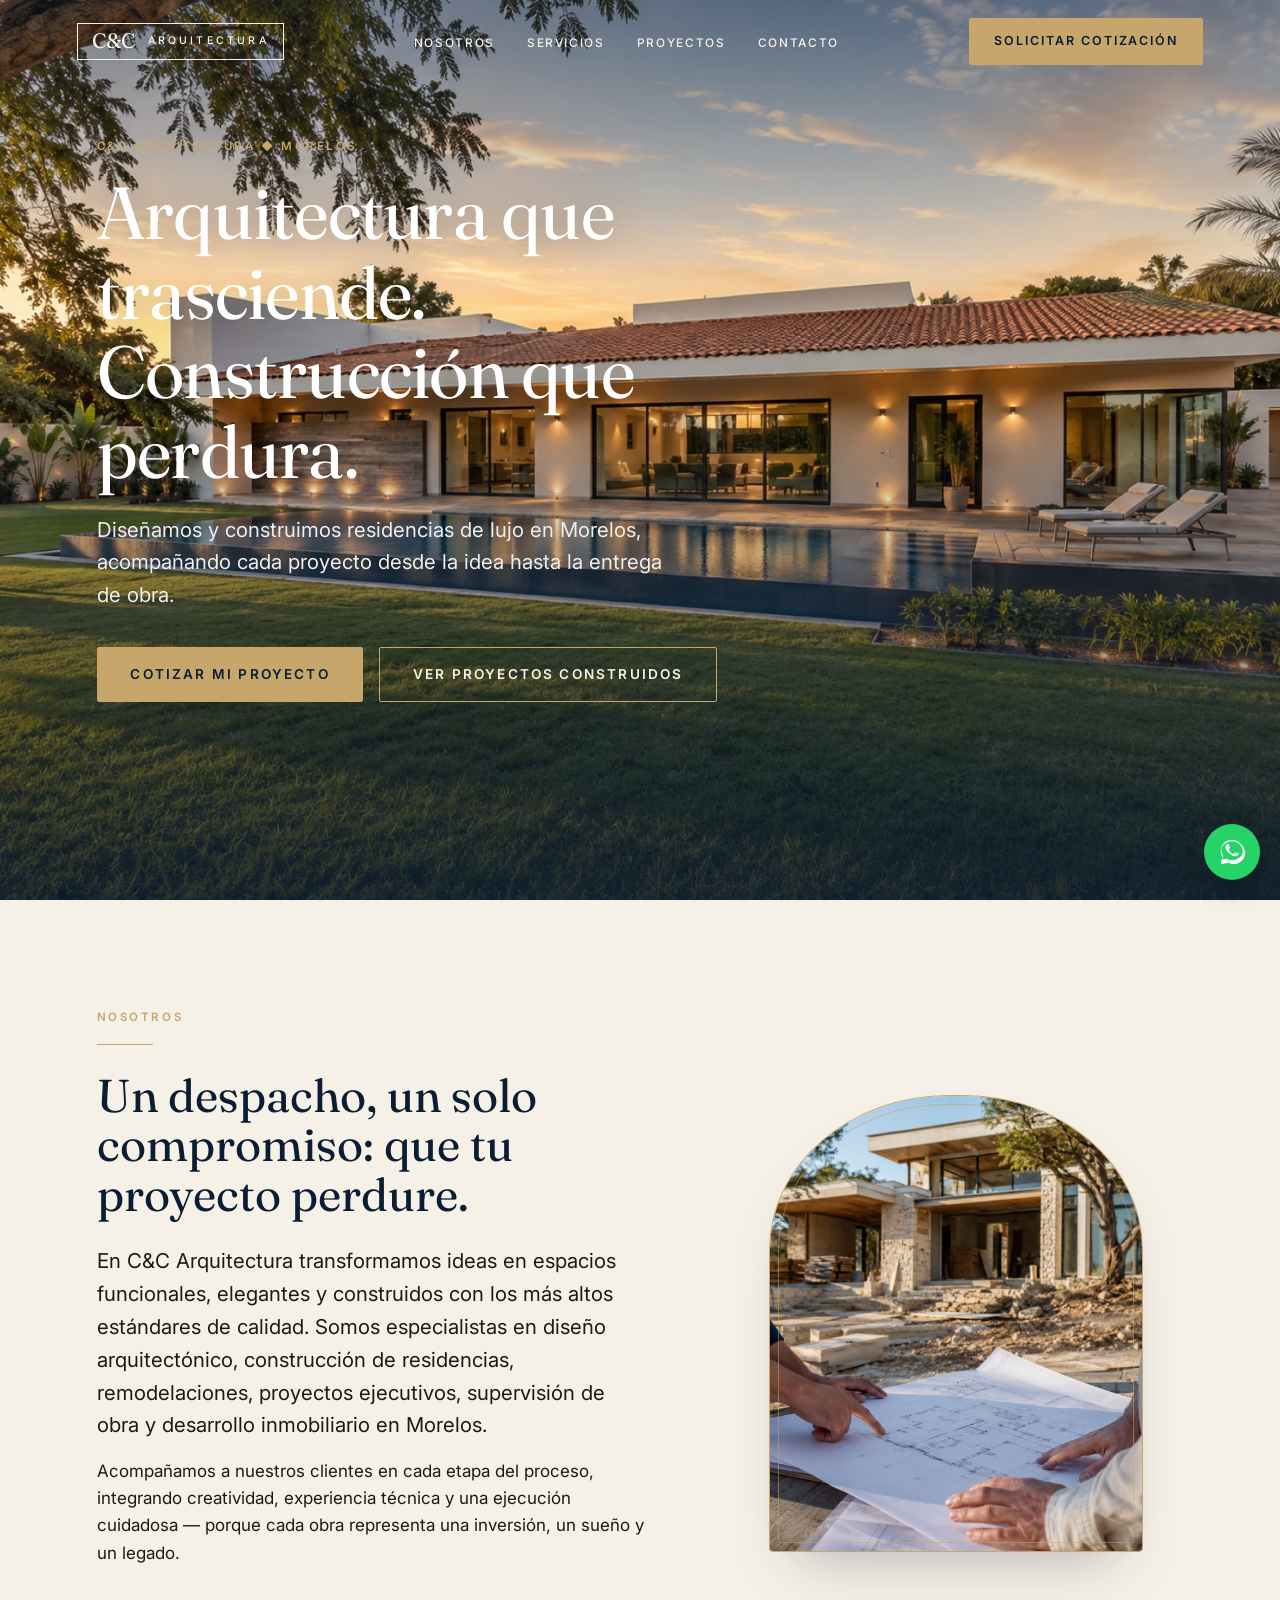
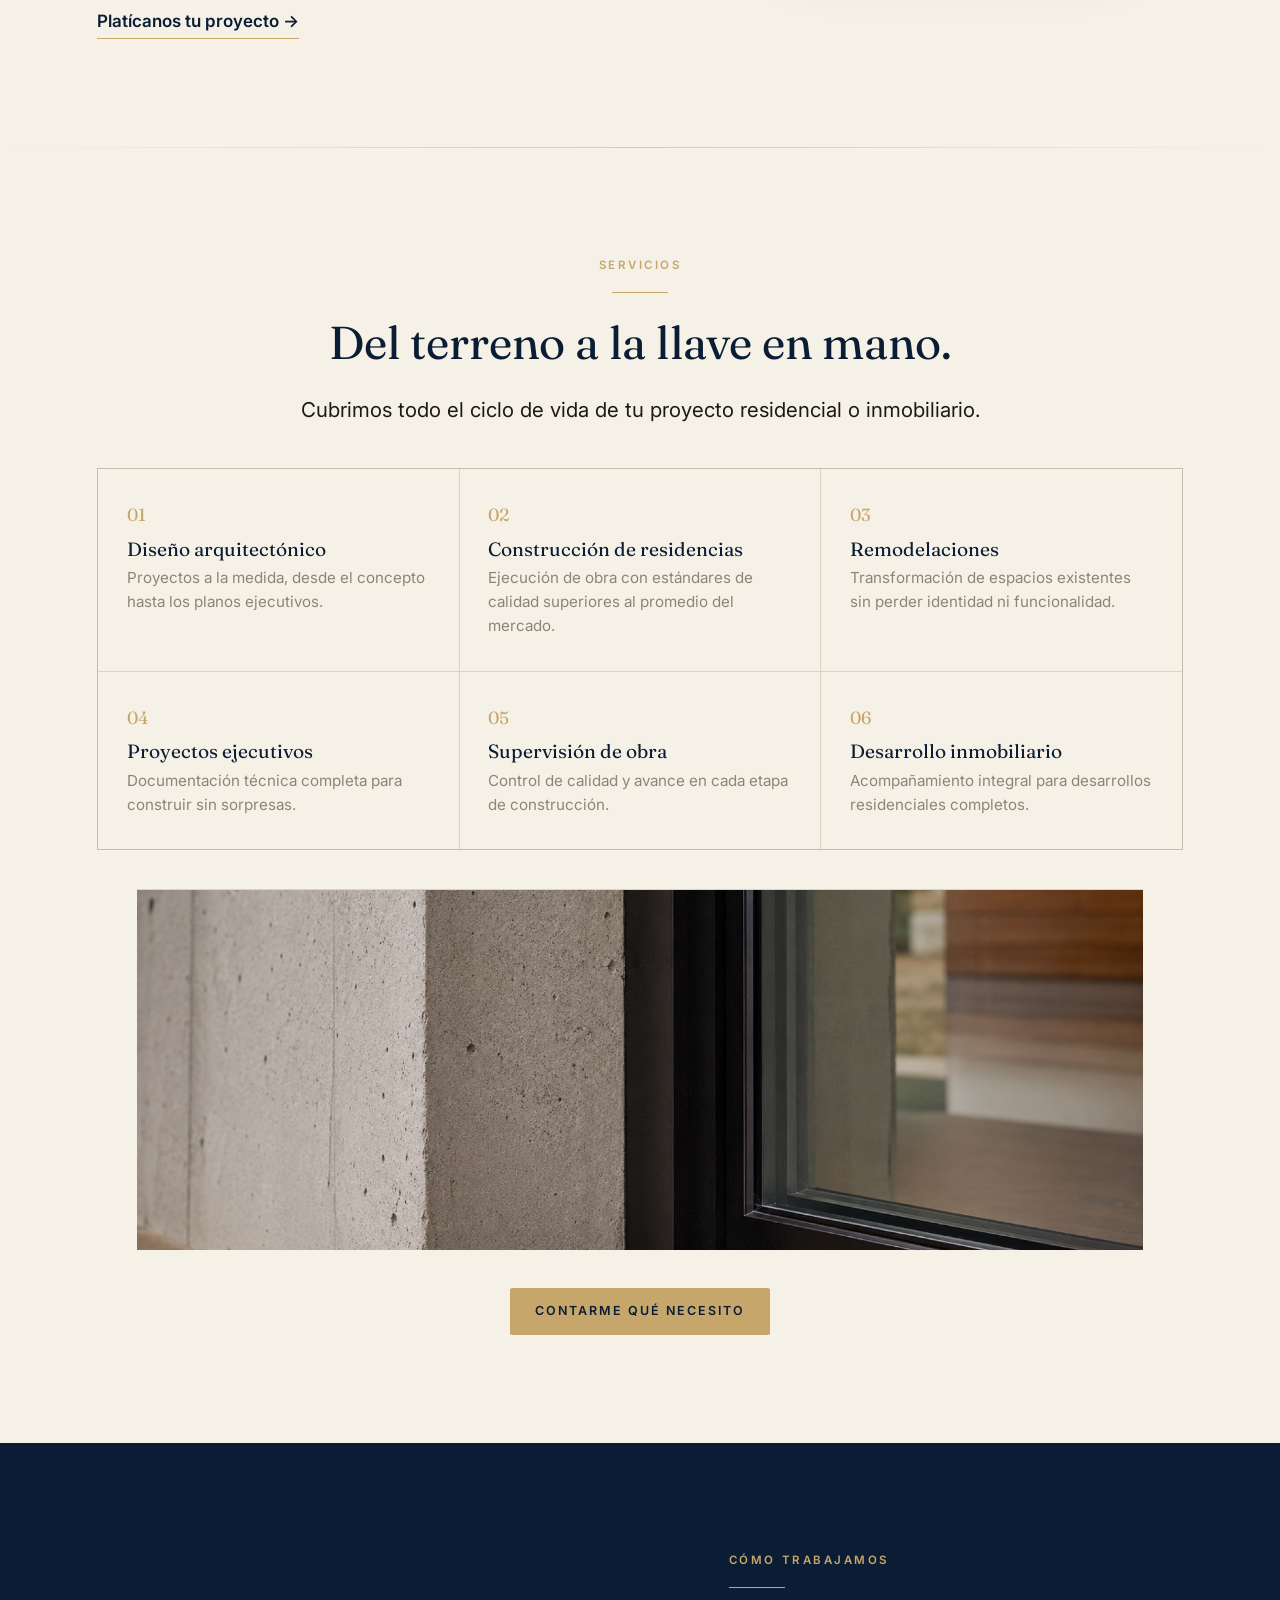
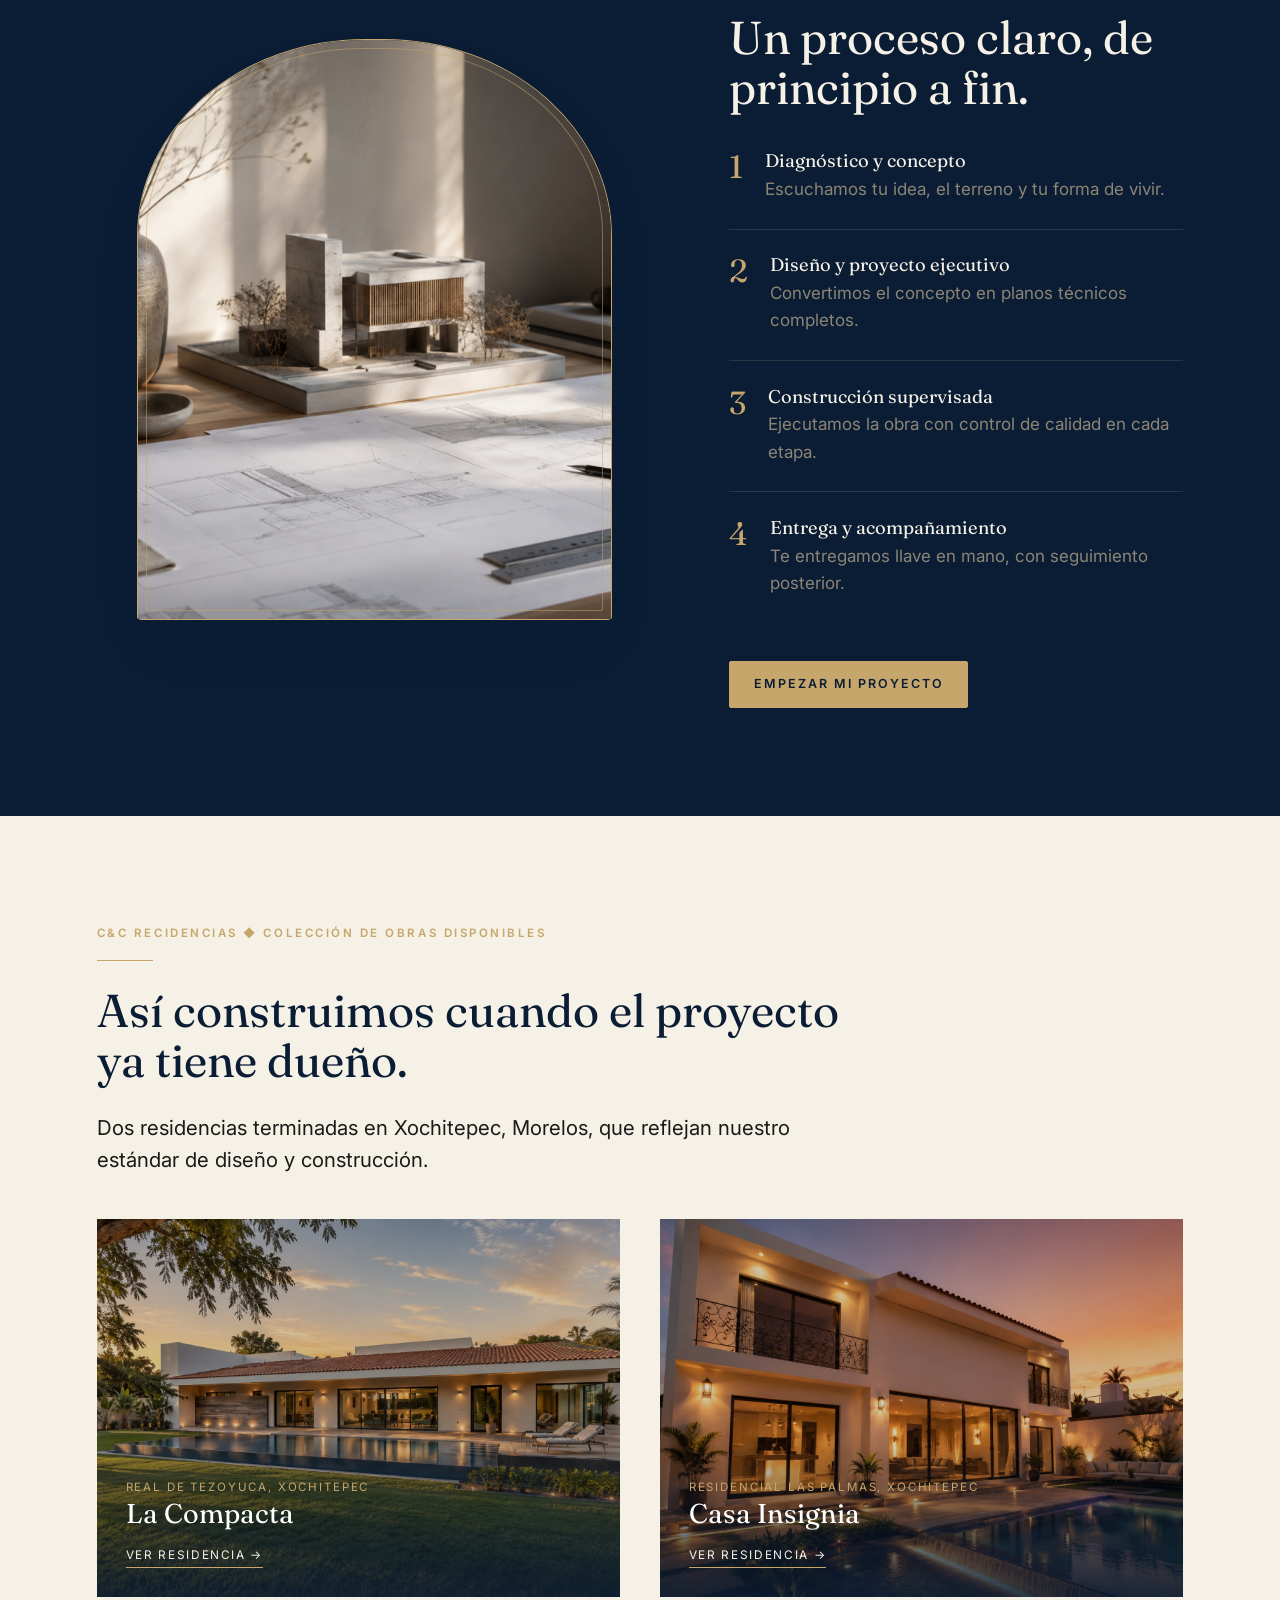
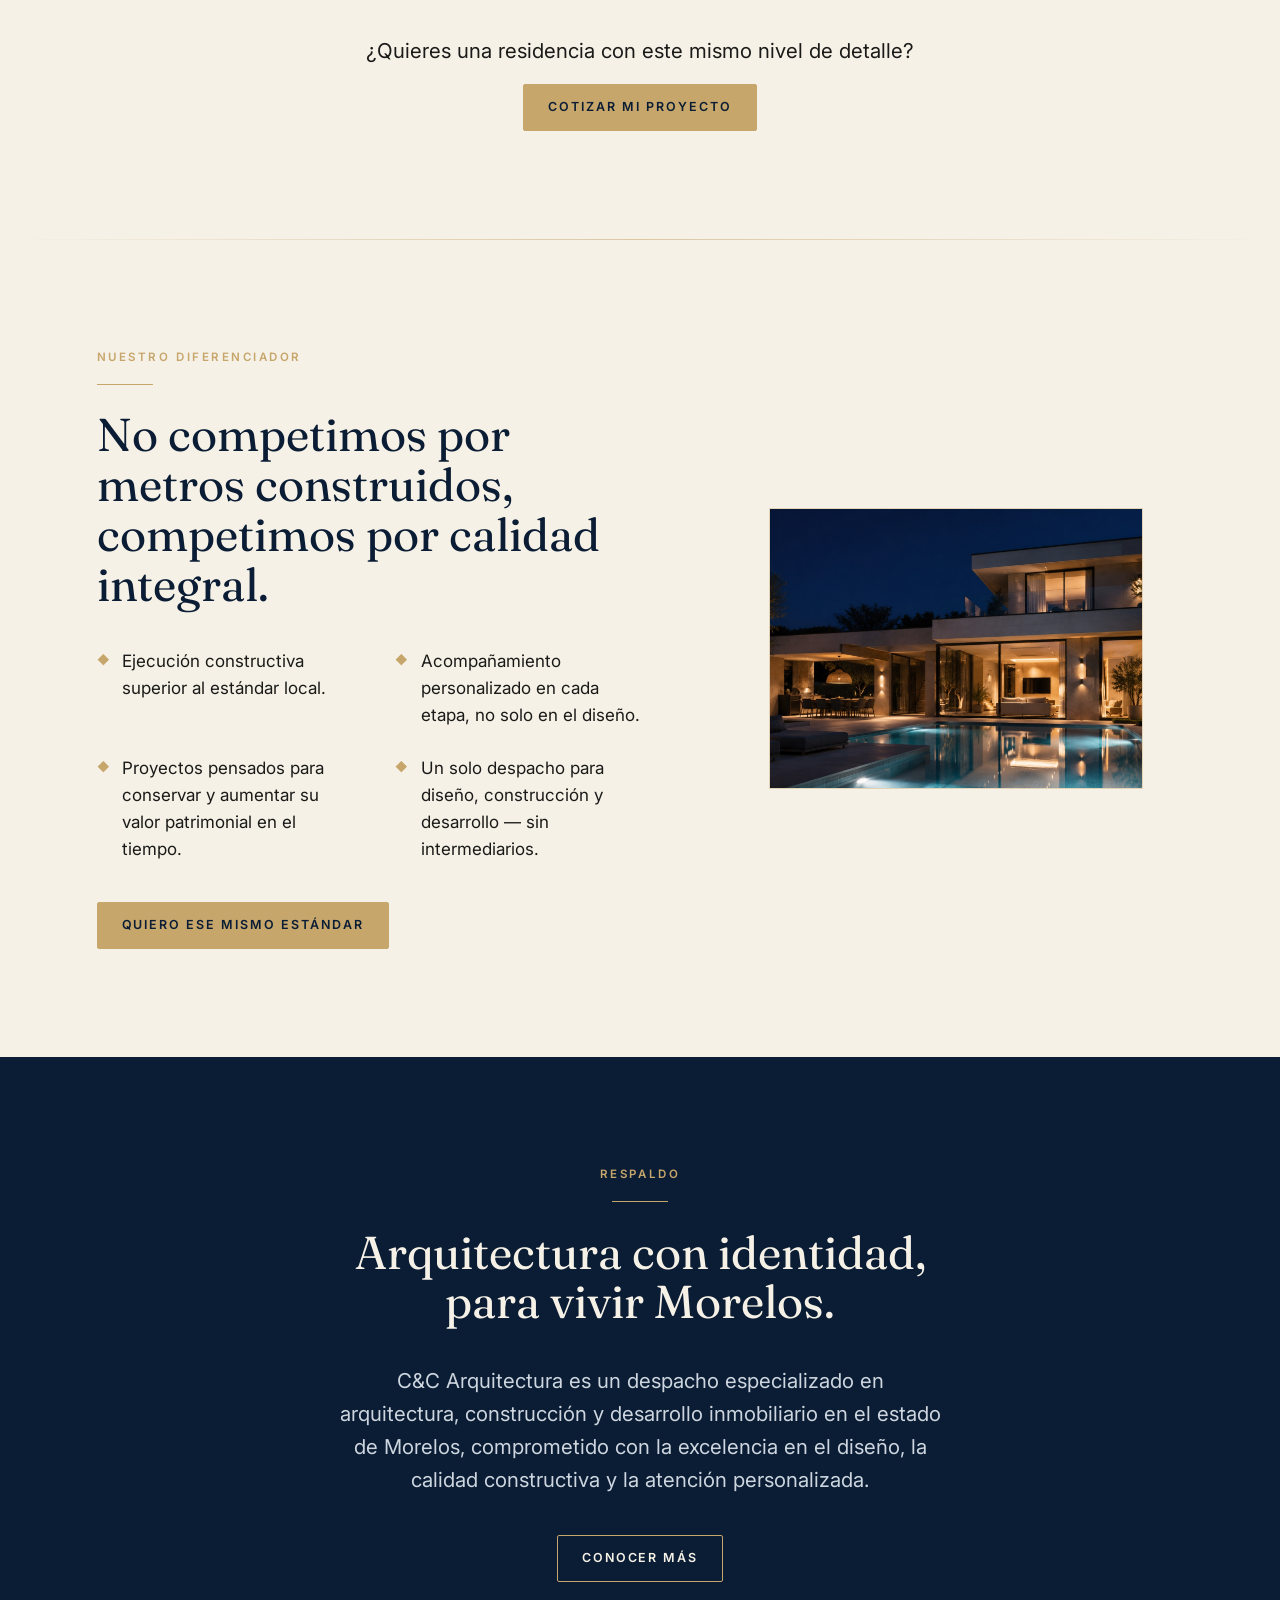
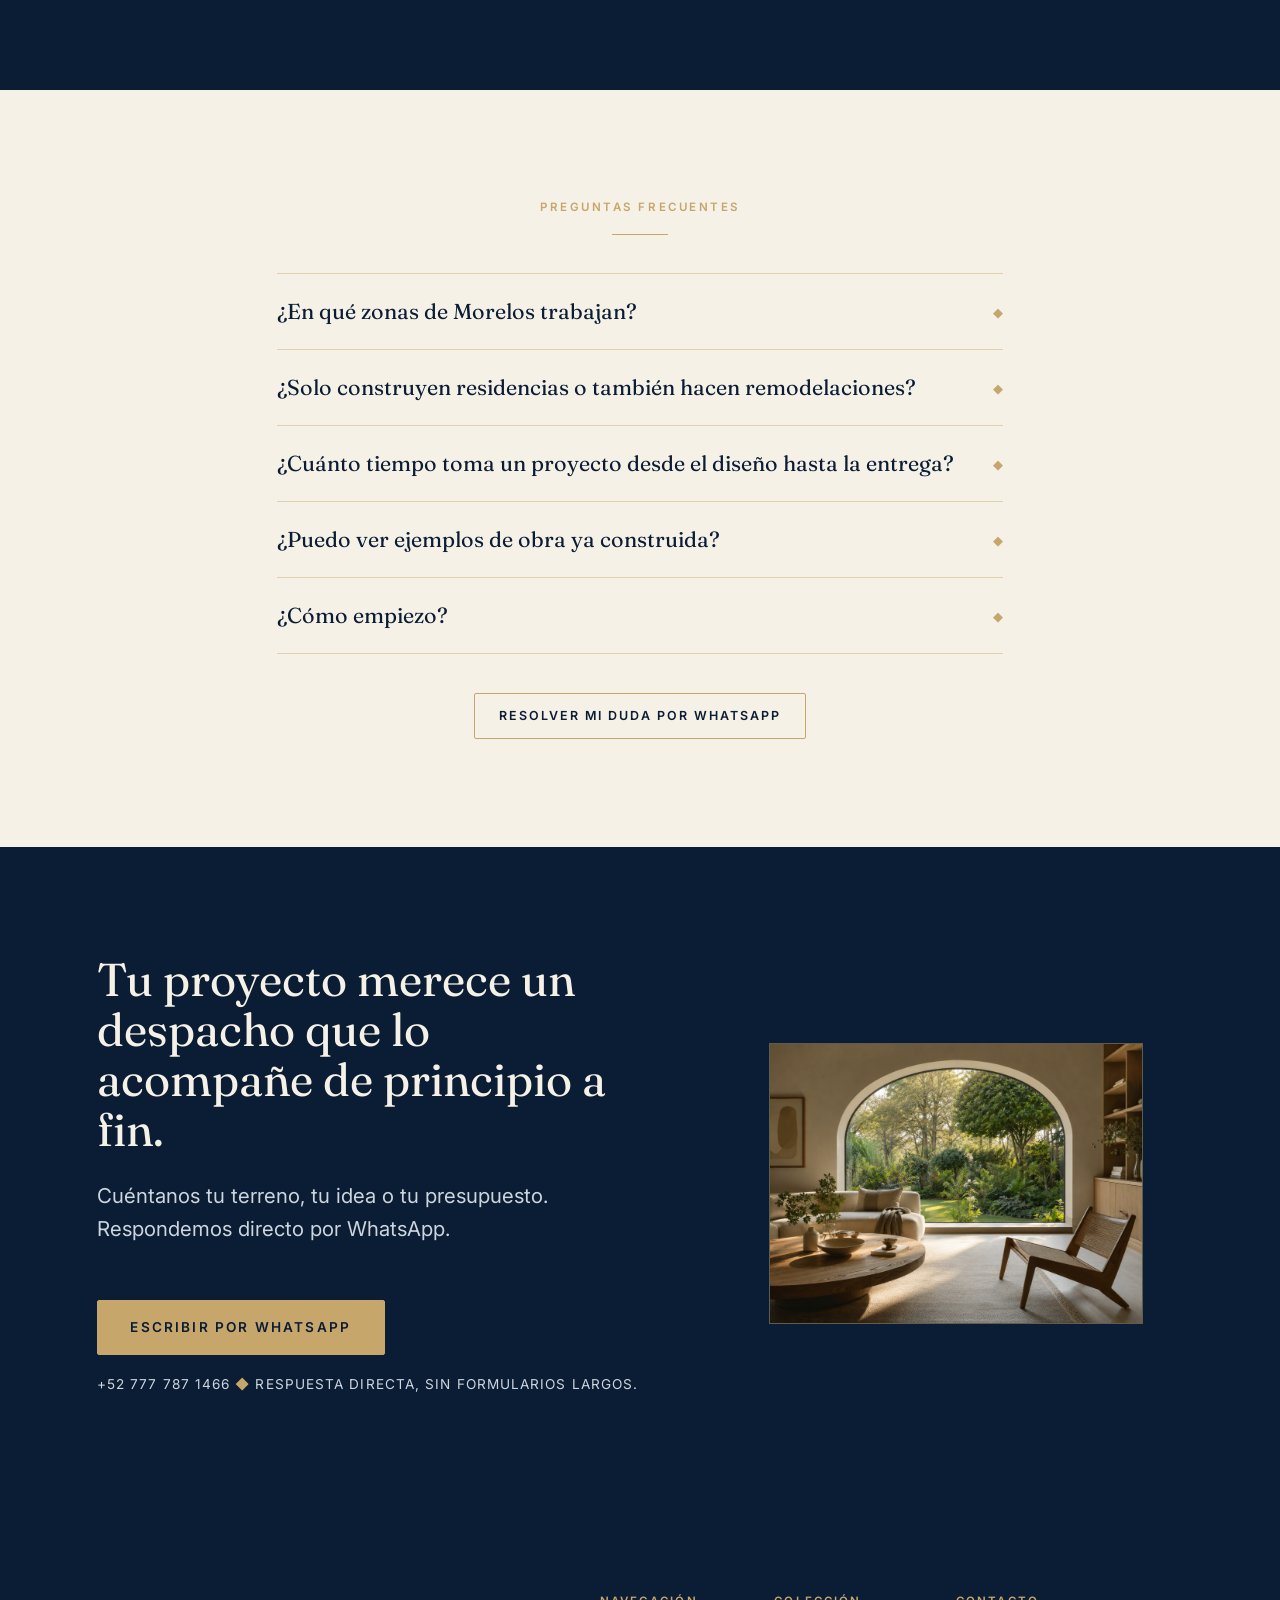
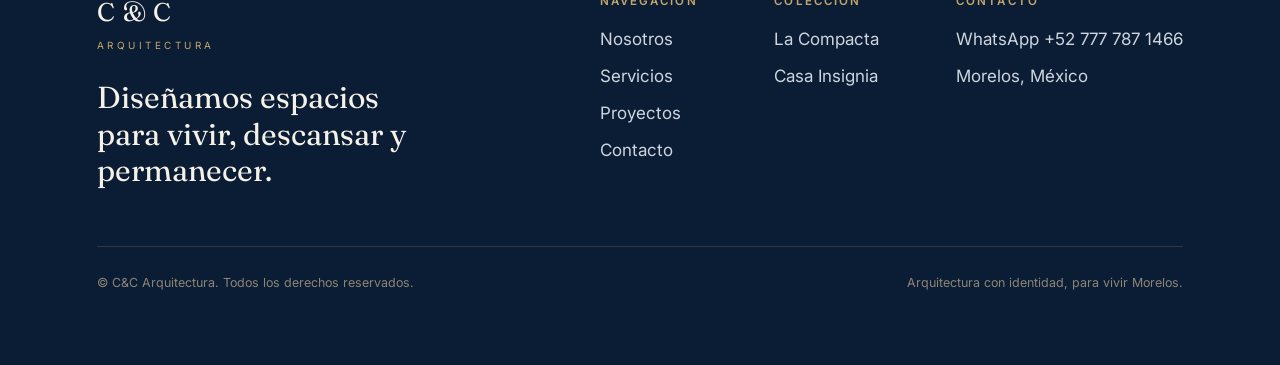
==== commit 8109e529: "Header: logo enmarcado sin fondo (blanco sobre hero, azul al scroll) Reemplaza el chip JPG con fondo" ====
--- a/index.html
+++ b/index.html
@@ -15,7 +15,7 @@
 <!-- NAV -->
 <header class="nav transparent">
   <a class="nav-logo" href="index.html" aria-label="C&C Arquitectura — inicio">
-    <img src="assets/logos/arquitectura.jpg" alt="C&C Arquitectura">
+    <span class="cc">C&amp;C</span><span class="word">Arquitectura</span>
   </a>
   <button class="nav-toggle" aria-label="Abrir menú"><span></span><span></span><span></span></button>
   <ul class="nav-links">
--- a/styles.css
+++ b/styles.css
@@ -101,13 +101,20 @@
   transition:background .3s ease, padding .3s ease, box-shadow .3s ease;
 }
 .nav.solid{background:var(--marfil);box-shadow:0 1px 0 rgba(11,29,52,.08);padding-block:12px}
-.nav-logo{display:flex;align-items:center;gap:.7rem}
-.nav-logo img{height:38px;width:auto}
-.nav.transparent .nav-logo{
-  /* logo sits over dark hero: chip it on a soft marfil plate */
-  background:rgba(246,241,231,.92);padding:6px 12px;border-radius:3px;
-}
-.nav.solid .nav-logo{background:transparent;padding:0}
+/* Logo enmarcado, versión sin fondo (blanco sobre hero, azul al hacer scroll) */
+.nav-logo{
+  display:inline-flex;align-items:center;gap:.7rem;
+  border:1px solid currentColor;padding:7px 14px;
+  color:var(--marfil);transition:color .3s ease,border-color .3s ease;
+}
+.nav.solid .nav-logo{color:var(--azul-profundo)}
+.nav-logo .cc{font-family:var(--serif);font-weight:400;font-size:1.3rem;line-height:1;letter-spacing:.01em}
+.nav-logo .word{font-family:var(--sans);font-weight:500;font-size:.66rem;text-transform:uppercase;letter-spacing:.3em;padding-left:.1em}
+@media(max-width:480px){
+  .nav-logo{gap:.5rem;padding:6px 11px}
+  .nav-logo .cc{font-size:1.1rem}
+  .nav-logo .word{font-size:.56rem;letter-spacing:.24em}
+}
 .nav-links{display:flex;align-items:center;gap:2rem;list-style:none;margin:0;padding:0}
 .nav-links a{
   font-size:.74rem;font-weight:500;text-transform:uppercase;letter-spacing:.14em;
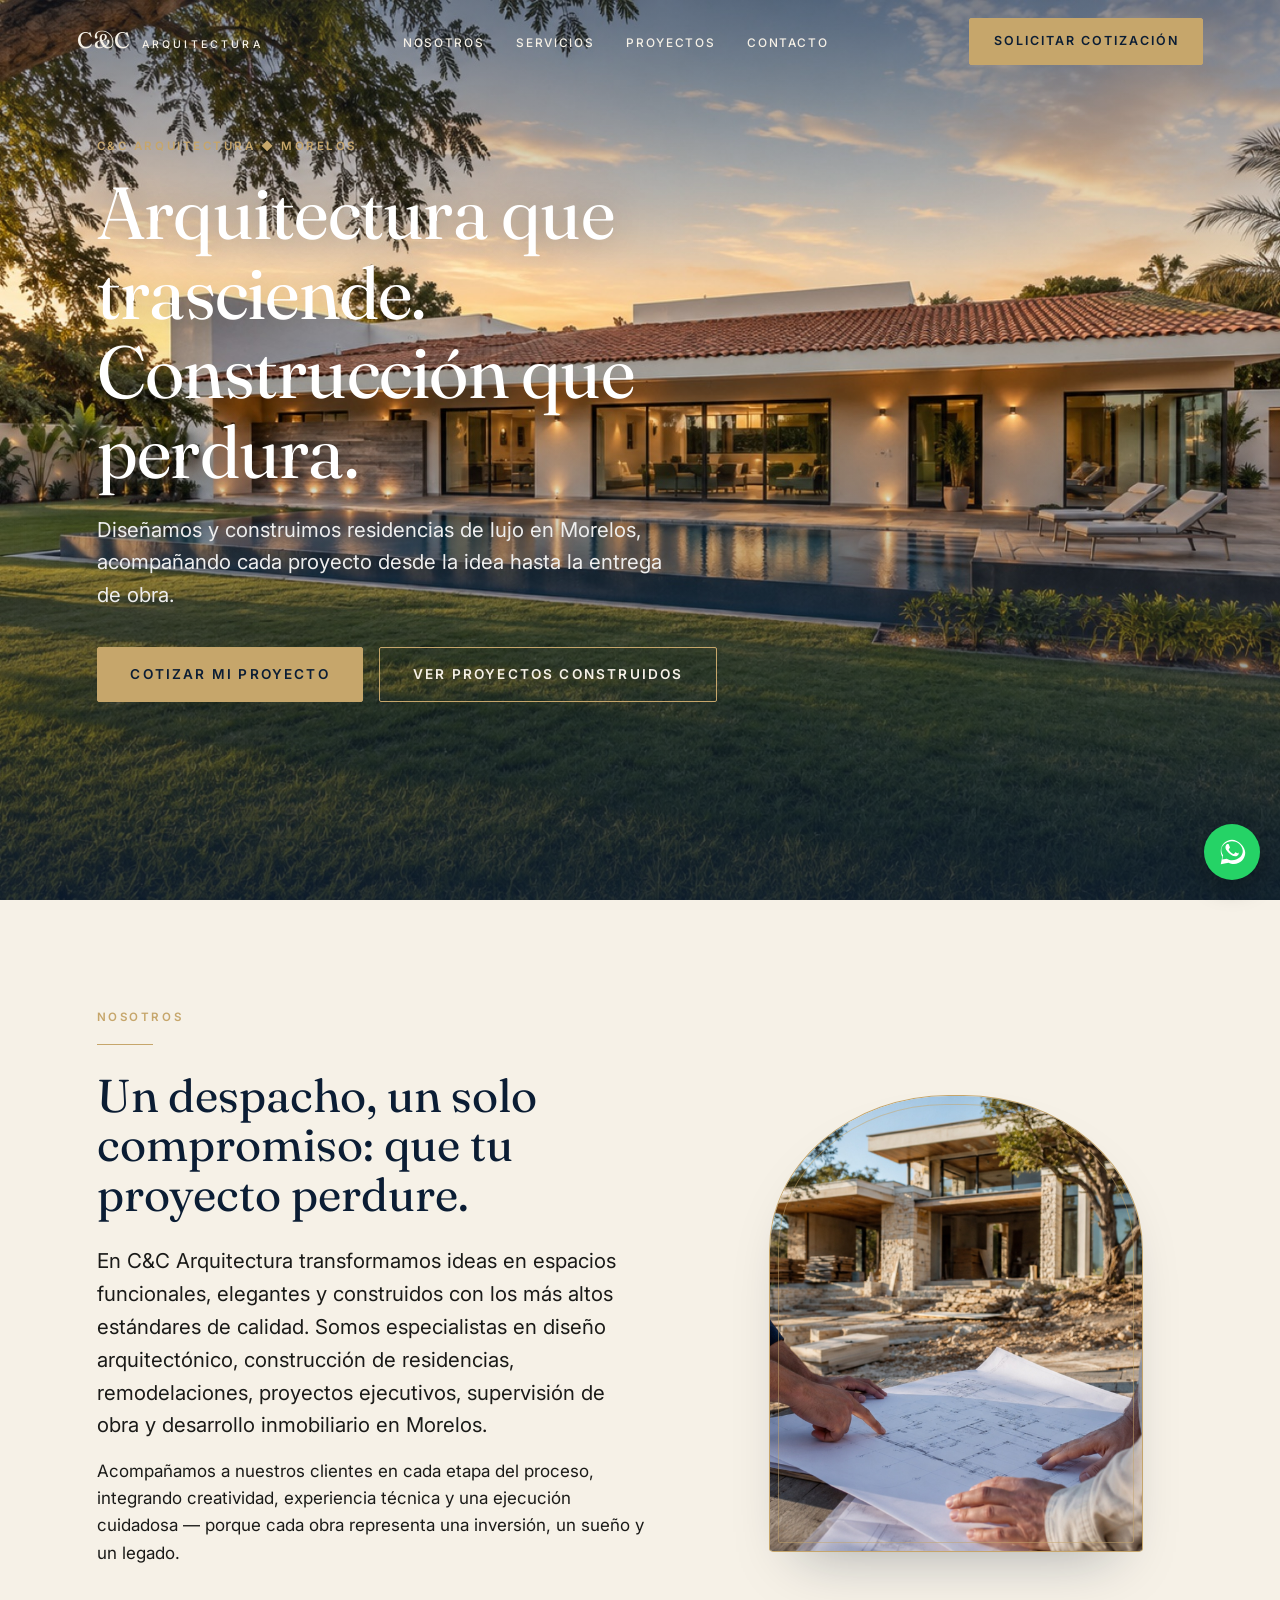
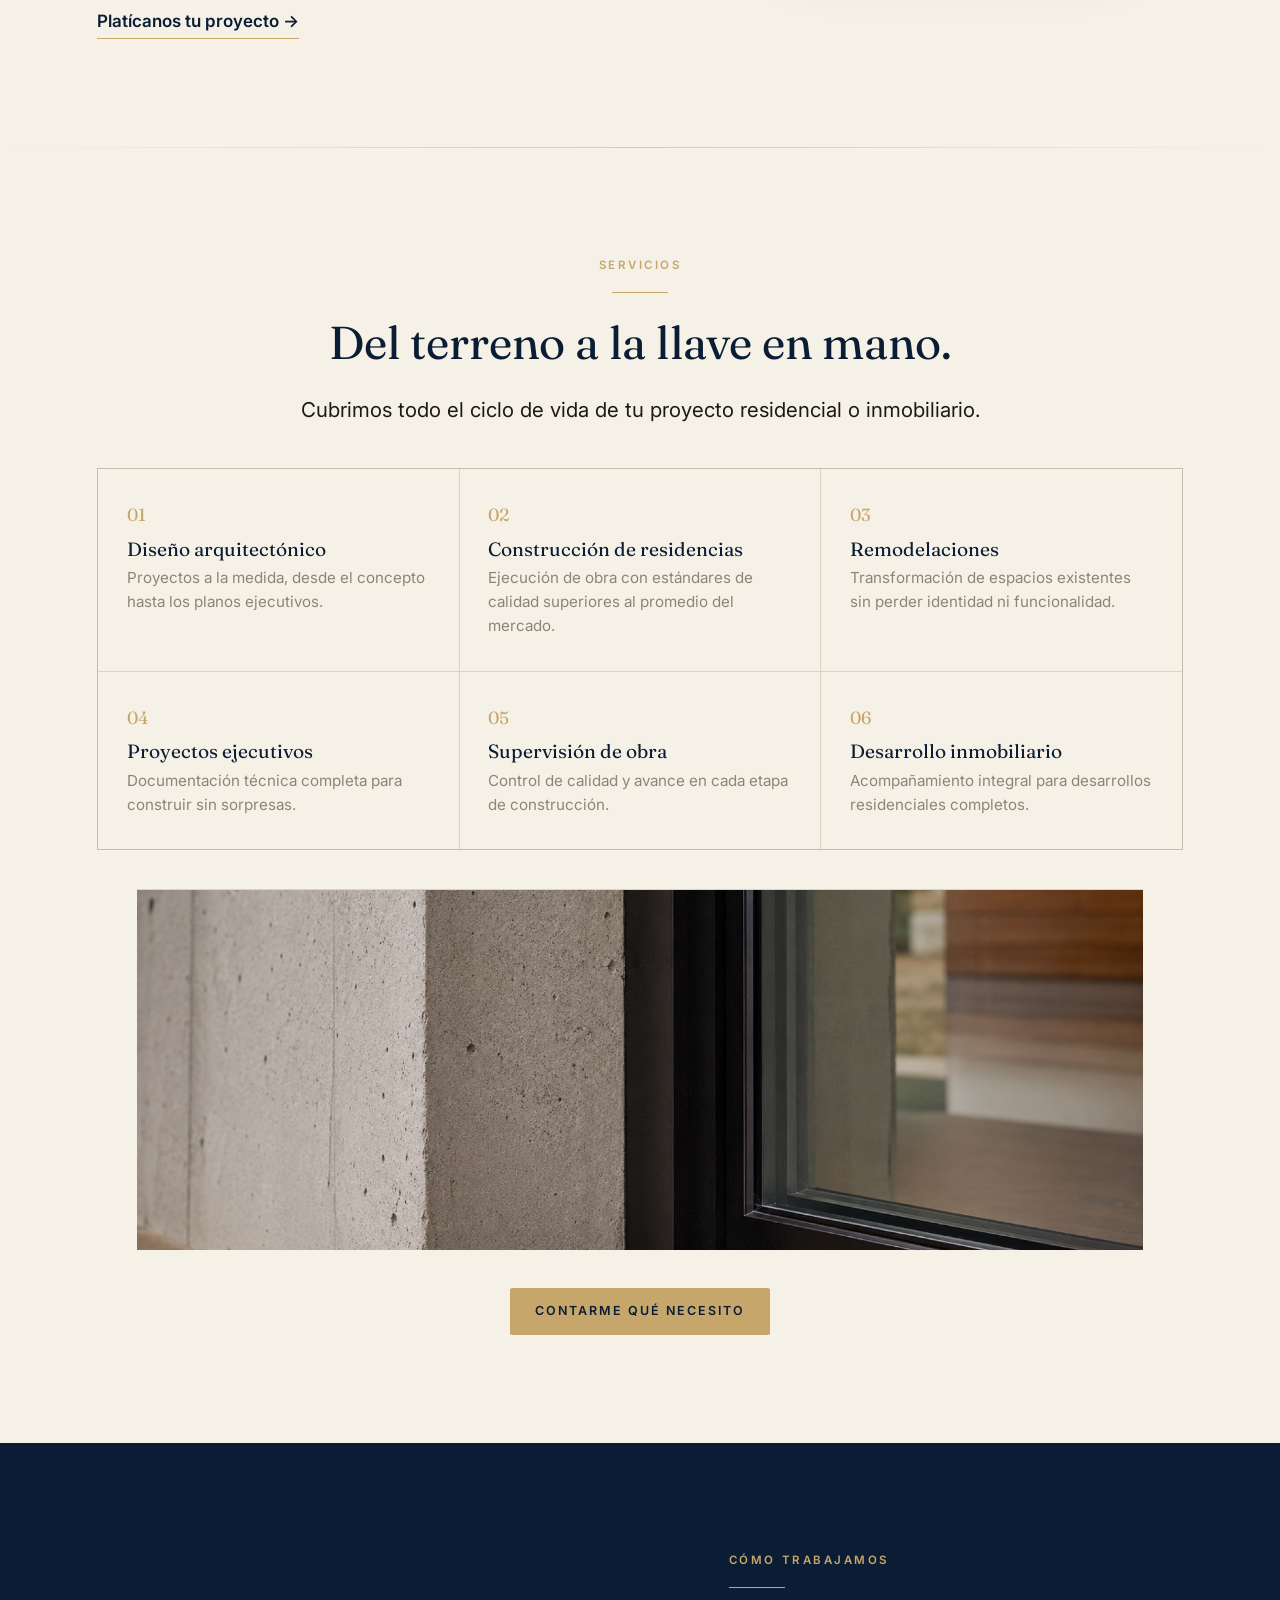
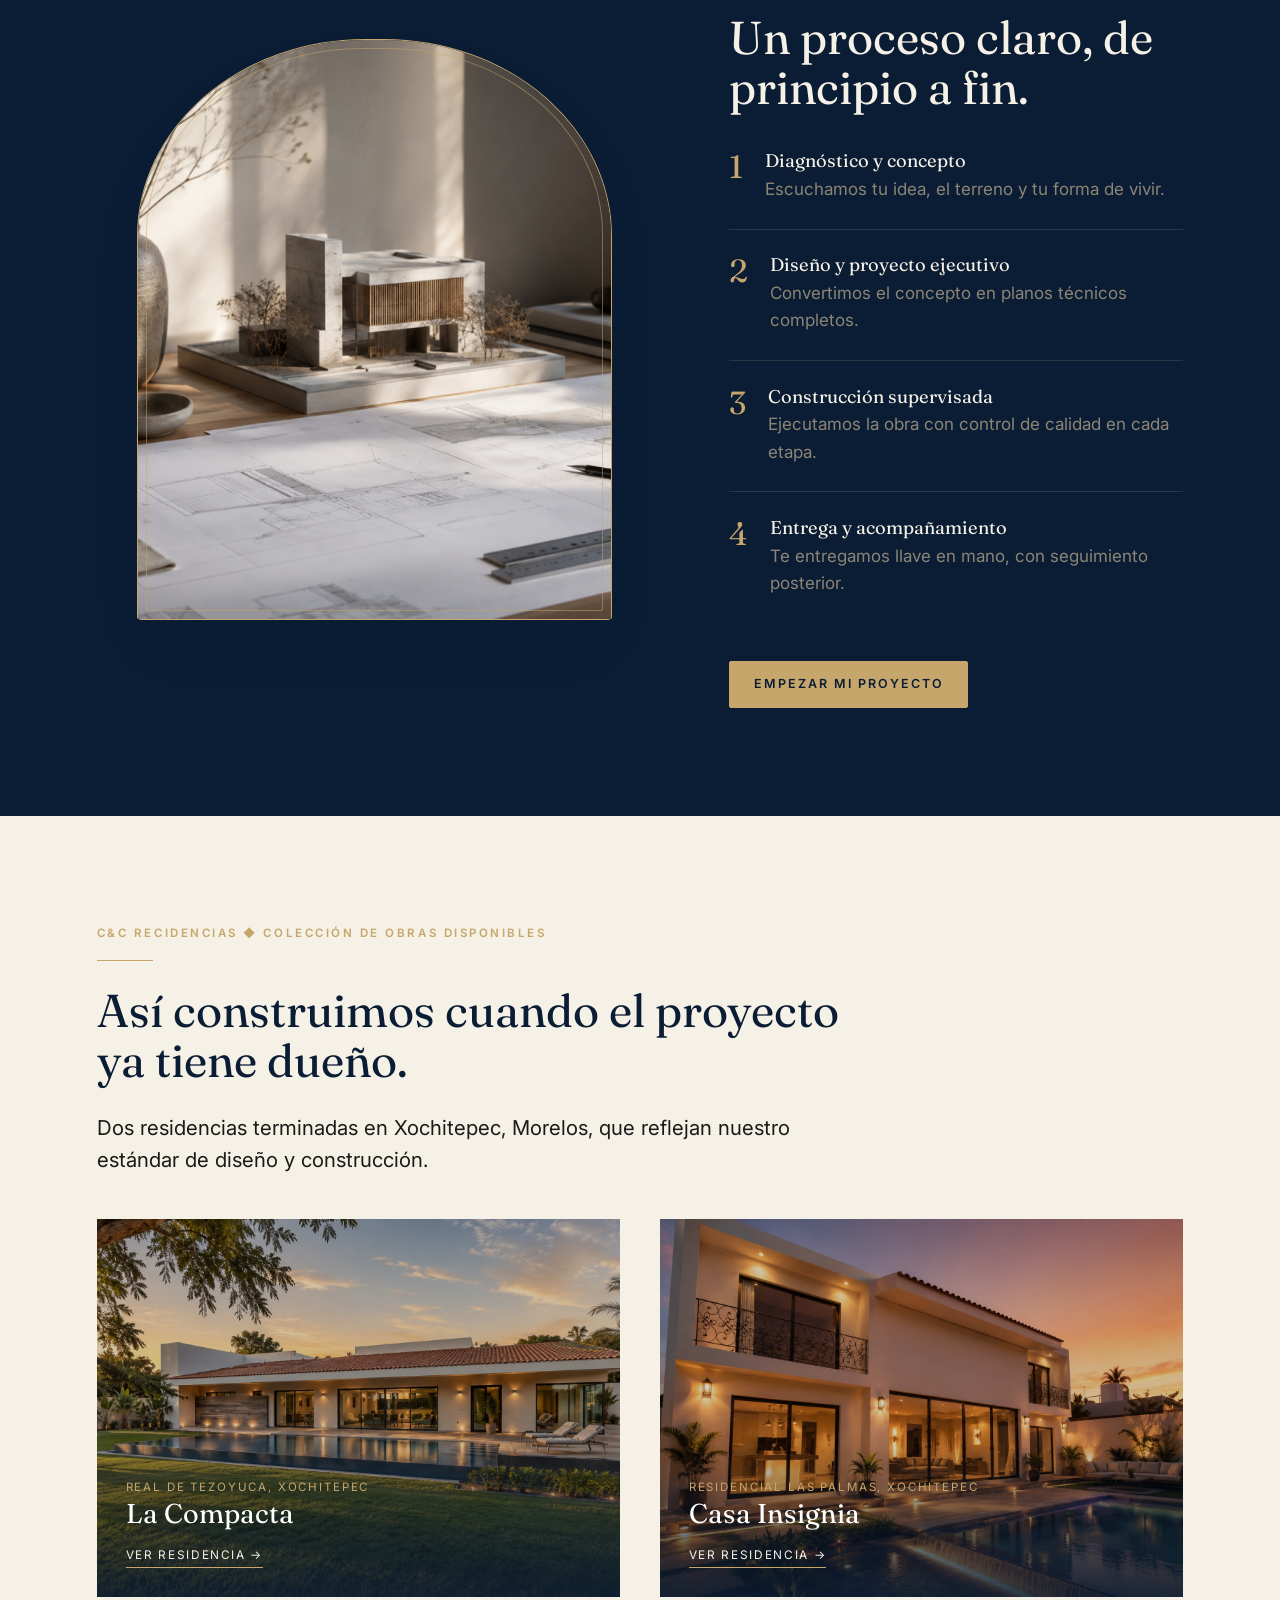
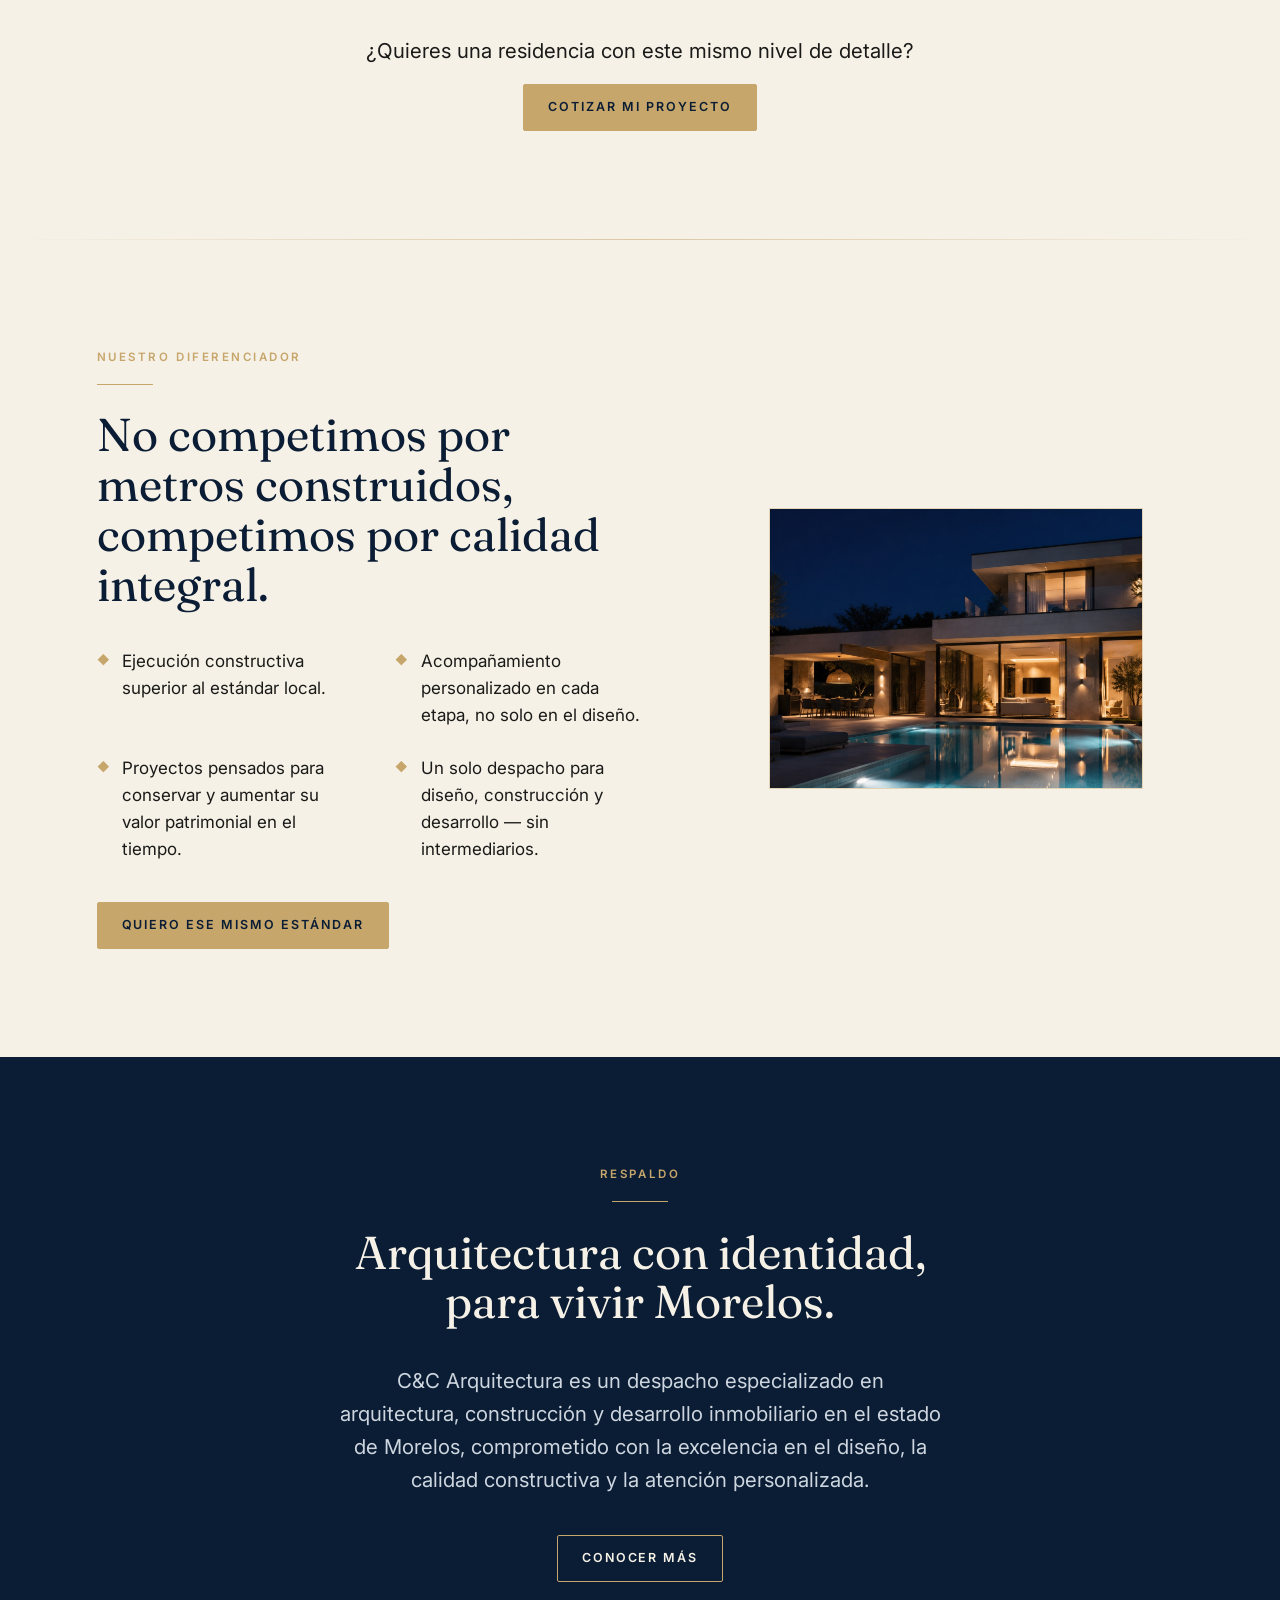
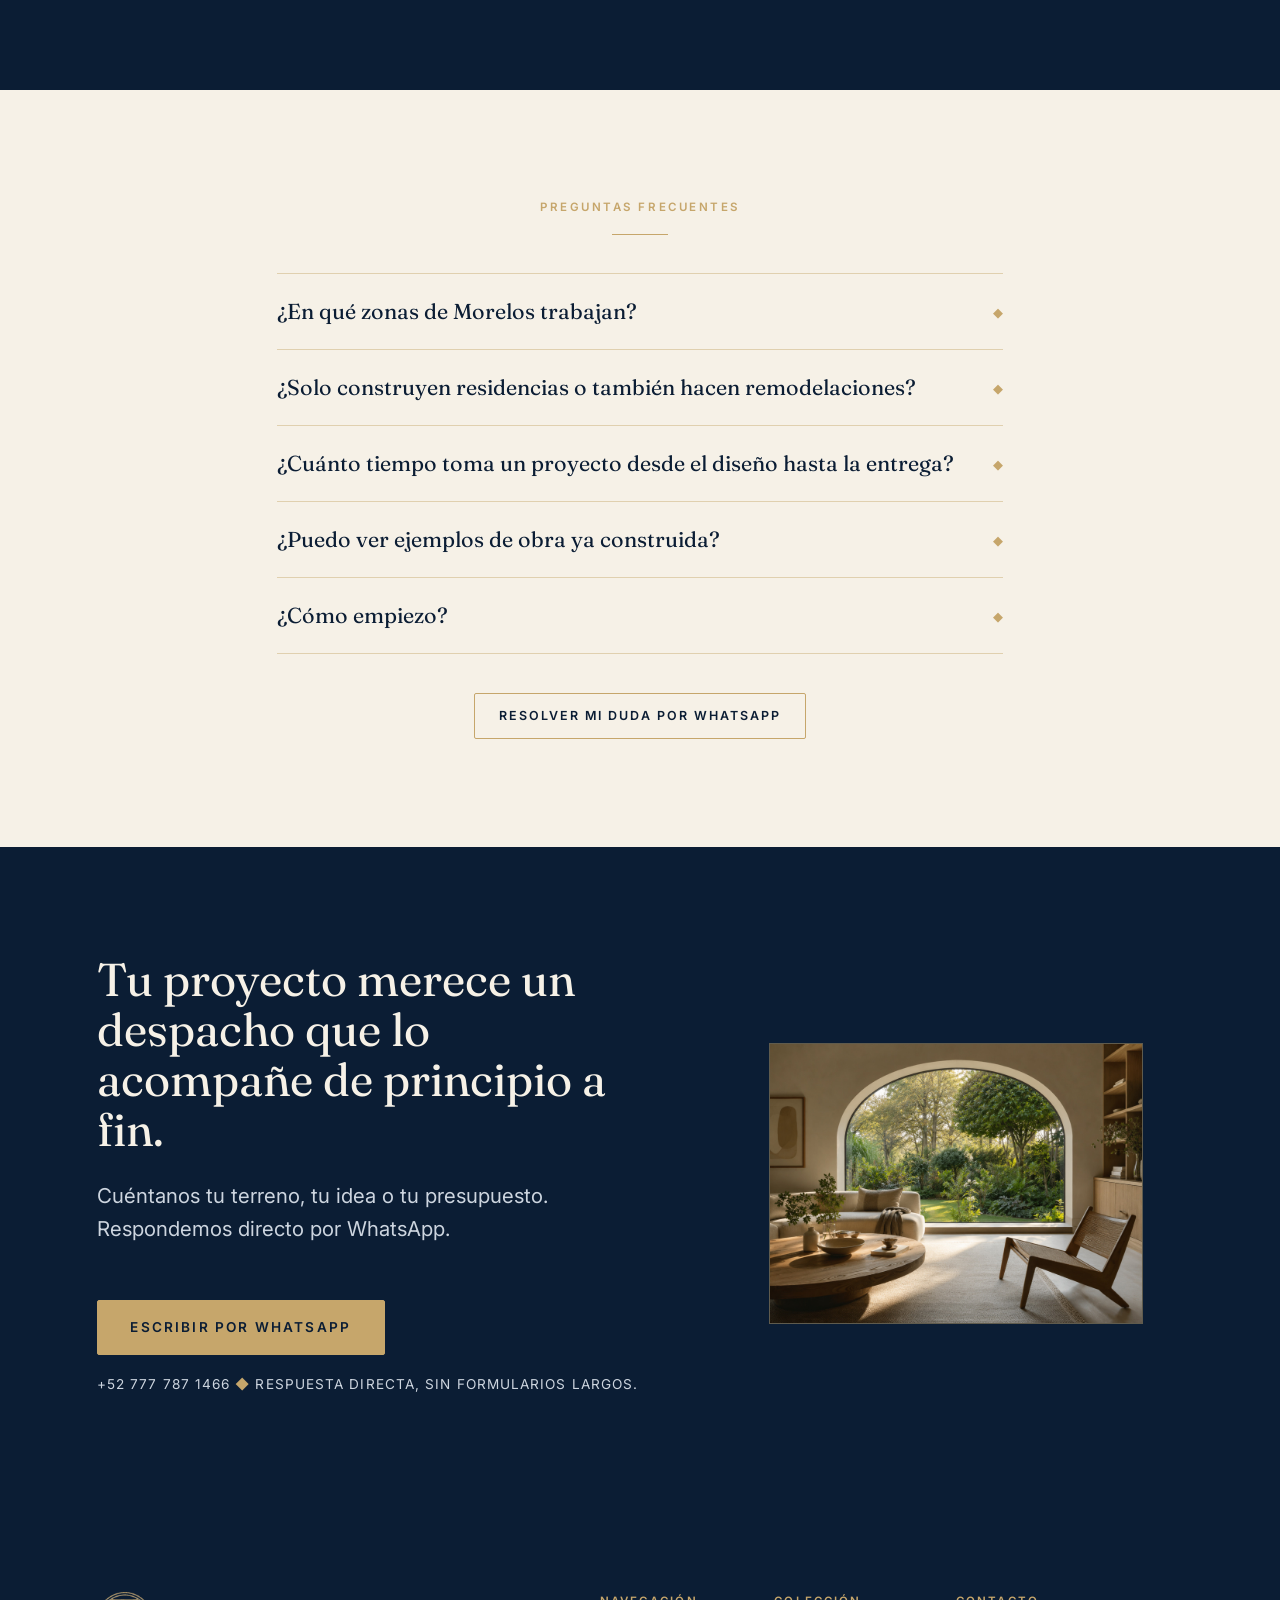
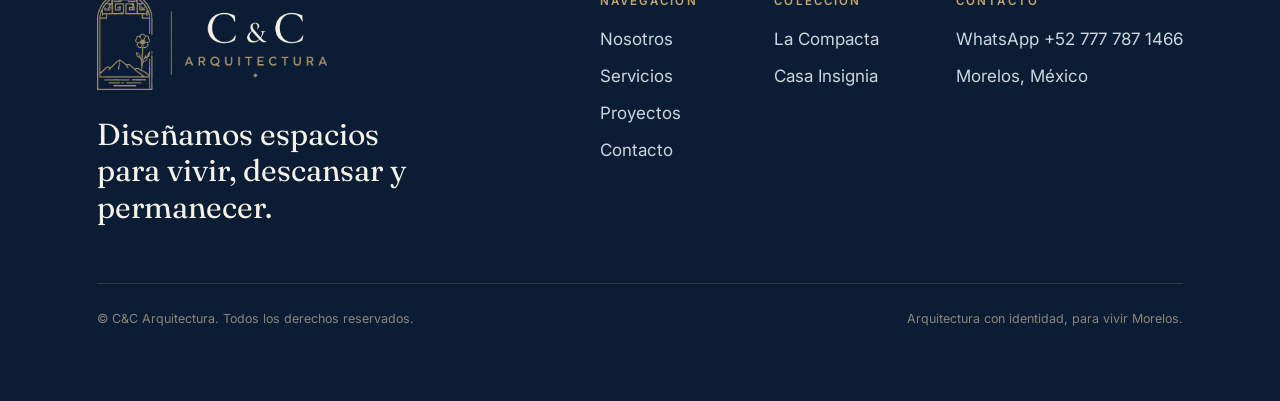
==== commit 62fb8edf: "Footers: logo de marca transparente en lugar del wordmark de texto - Home: logo C&C Arquitectura (ar" ====
--- a/index.html
+++ b/index.html
@@ -231,7 +231,7 @@
   <div class="wrap">
     <div class="top">
       <div>
-        <div class="wordmark">C &amp; C<small>Arquitectura</small></div>
+        <img class="footer-logo" src="assets/logos/arquitectura-footer.png" alt="C&C Arquitectura">
         <p class="brandline mt-sm">Diseñamos espacios para vivir, descansar y permanecer.</p>
       </div>
       <div class="footer-cols">
--- a/styles.css
+++ b/styles.css
@@ -101,18 +101,17 @@
   transition:background .3s ease, padding .3s ease, box-shadow .3s ease;
 }
 .nav.solid{background:var(--marfil);box-shadow:0 1px 0 rgba(11,29,52,.08);padding-block:12px}
-/* Logo enmarcado, versión sin fondo (blanco sobre hero, azul al hacer scroll) */
+/* Logo sin fondo ni marco (blanco sobre hero, azul al hacer scroll) */
 .nav-logo{
-  display:inline-flex;align-items:center;gap:.7rem;
-  border:1px solid currentColor;padding:7px 14px;
-  color:var(--marfil);transition:color .3s ease,border-color .3s ease;
+  display:inline-flex;align-items:baseline;gap:.7rem;
+  color:var(--marfil);transition:color .3s ease;
 }
 .nav.solid .nav-logo{color:var(--azul-profundo)}
-.nav-logo .cc{font-family:var(--serif);font-weight:400;font-size:1.3rem;line-height:1;letter-spacing:.01em}
-.nav-logo .word{font-family:var(--sans);font-weight:500;font-size:.66rem;text-transform:uppercase;letter-spacing:.3em;padding-left:.1em}
+.nav-logo .cc{font-family:var(--serif);font-weight:400;font-size:1.4rem;line-height:1;letter-spacing:.01em}
+.nav-logo .word{font-family:var(--sans);font-weight:500;font-size:.66rem;text-transform:uppercase;letter-spacing:.3em}
 @media(max-width:480px){
-  .nav-logo{gap:.5rem;padding:6px 11px}
-  .nav-logo .cc{font-size:1.1rem}
+  .nav-logo{gap:.55rem}
+  .nav-logo .cc{font-size:1.2rem}
   .nav-logo .word{font-size:.56rem;letter-spacing:.24em}
 }
 .nav-links{display:flex;align-items:center;gap:2rem;list-style:none;margin:0;padding:0}
@@ -212,6 +211,19 @@
 .program li{padding:.5rem 0 .5rem 1.4rem;position:relative;border-bottom:1px solid rgba(140,133,119,.25)}
 .program li::before{content:"◆";position:absolute;left:0;top:.55rem;color:var(--dorado);font-size:.6rem}
 @media(max-width:720px){.program{grid-template-columns:1fr;gap:34px}}
+
+/* Programa por columnas (imagen + lista de cada planta) */
+.program-cols{display:grid;grid-template-columns:1fr 1fr;gap:clamp(30px,6vw,72px);margin-top:2.6rem}
+.program-cols .col-head{display:flex;align-items:baseline;justify-content:space-between;gap:1rem;border-bottom:1px solid rgba(198,166,107,.45);padding-bottom:.7rem;margin-bottom:1.3rem}
+.program-cols h3{color:var(--azul-profundo);font-family:var(--serif);font-size:clamp(1.3rem,2vw,1.65rem);margin:0}
+.program-cols .col-head .tag{font-family:var(--sans);font-size:.66rem;text-transform:uppercase;letter-spacing:.2em;color:var(--dorado);white-space:nowrap}
+.program-cols figure{margin:0 0 1.4rem;overflow:hidden;border:1px solid rgba(198,166,107,.35);aspect-ratio:5/4}
+.program-cols figure img{width:100%;height:100%;object-fit:cover;object-position:center 72%}
+.program-cols ul{list-style:none;margin:0;padding:0}
+.program-cols li{padding:.55rem 0 .55rem 1.5rem;position:relative;border-bottom:1px solid rgba(140,133,119,.22)}
+.program-cols li:last-child{border-bottom:0}
+.program-cols li::before{content:"◆";position:absolute;left:0;top:.62rem;color:var(--dorado);font-size:.62rem}
+@media(max-width:720px){.program-cols{grid-template-columns:1fr;gap:44px}}
 
 /* ---------- Proceso (pasos numerados) ---------- */
 .steps{counter-reset:step;display:grid;gap:1.6rem}
@@ -235,6 +247,38 @@
   .gallery .g-big,.gallery .g-tall{grid-row:span 2;grid-column:span 2}
 }
 
+.gallery figure{cursor:pointer}
+
+/* ---------- Lightbox / carrusel de galería ---------- */
+.lightbox{
+  position:fixed;inset:0;z-index:100;background:rgba(9,18,32,.95);
+  display:none;align-items:center;justify-content:center;
+  opacity:0;transition:opacity .28s ease;
+}
+.lightbox.open{display:flex;opacity:1}
+.lb-stage{position:relative;max-width:92vw;max-height:86vh;display:flex;align-items:center;justify-content:center}
+.lb-stage img{max-width:92vw;max-height:86vh;object-fit:contain;box-shadow:0 24px 70px rgba(0,0,0,.55);background:var(--azul-profundo)}
+.lb-btn{
+  position:absolute;background:rgba(11,29,52,.35);border:1px solid rgba(198,166,107,.5);
+  color:var(--marfil);cursor:pointer;display:flex;align-items:center;justify-content:center;
+  transition:background .2s,color .2s,border-color .2s;line-height:1;
+}
+.lb-btn:hover{background:var(--dorado);color:var(--azul-profundo);border-color:var(--dorado)}
+.lb-close{top:18px;right:20px;width:46px;height:46px;font-size:1.5rem;border-radius:2px}
+.lb-nav{top:50%;transform:translateY(-50%);width:52px;height:52px;font-size:1.7rem;border-radius:2px}
+.lb-prev{left:16px}
+.lb-next{right:16px}
+.lb-count{
+  position:absolute;bottom:22px;left:0;right:0;text-align:center;
+  color:var(--dorado);letter-spacing:.24em;font-size:.72rem;text-transform:uppercase;
+}
+@media(max-width:600px){
+  .lb-close{top:12px;right:12px;width:40px;height:40px}
+  .lb-nav{width:42px;height:42px;font-size:1.4rem}
+  .lb-prev{left:6px}.lb-next{right:6px}
+}
+@media(prefers-reduced-motion:reduce){.lightbox{transition:none}}
+
 /* ---------- Diferenciador (por qué elegirnos) ---------- */
 .why{display:grid;grid-template-columns:repeat(2,1fr);gap:1.6rem 2.6rem;margin-top:2rem}
 .why .item{padding-left:1.6rem;position:relative}
@@ -286,6 +330,7 @@
 .footer h4{font-family:var(--sans);font-size:.72rem;text-transform:uppercase;letter-spacing:.18em;color:var(--dorado);margin:0 0 1rem;font-weight:600}
 .footer ul{list-style:none;margin:0;padding:0;display:grid;gap:.6rem}
 .footer a:hover{color:var(--dorado)}
+.footer-logo{width:230px;max-width:62vw;height:auto;display:block;margin-bottom:.3rem}
 .footer .wordmark{font-family:var(--serif);font-size:1.6rem;color:var(--marfil);letter-spacing:.02em}
 .footer .wordmark small{display:block;font-family:var(--sans);font-size:.62rem;letter-spacing:.35em;color:var(--dorado);text-transform:uppercase;margin-top:.3rem}
 .footer .legal{margin-top:2.6rem;padding-top:1.6rem;border-top:1px solid rgba(198,166,107,.2);font-size:.78rem;color:var(--piedra);display:flex;justify-content:space-between;gap:1rem;flex-wrap:wrap}
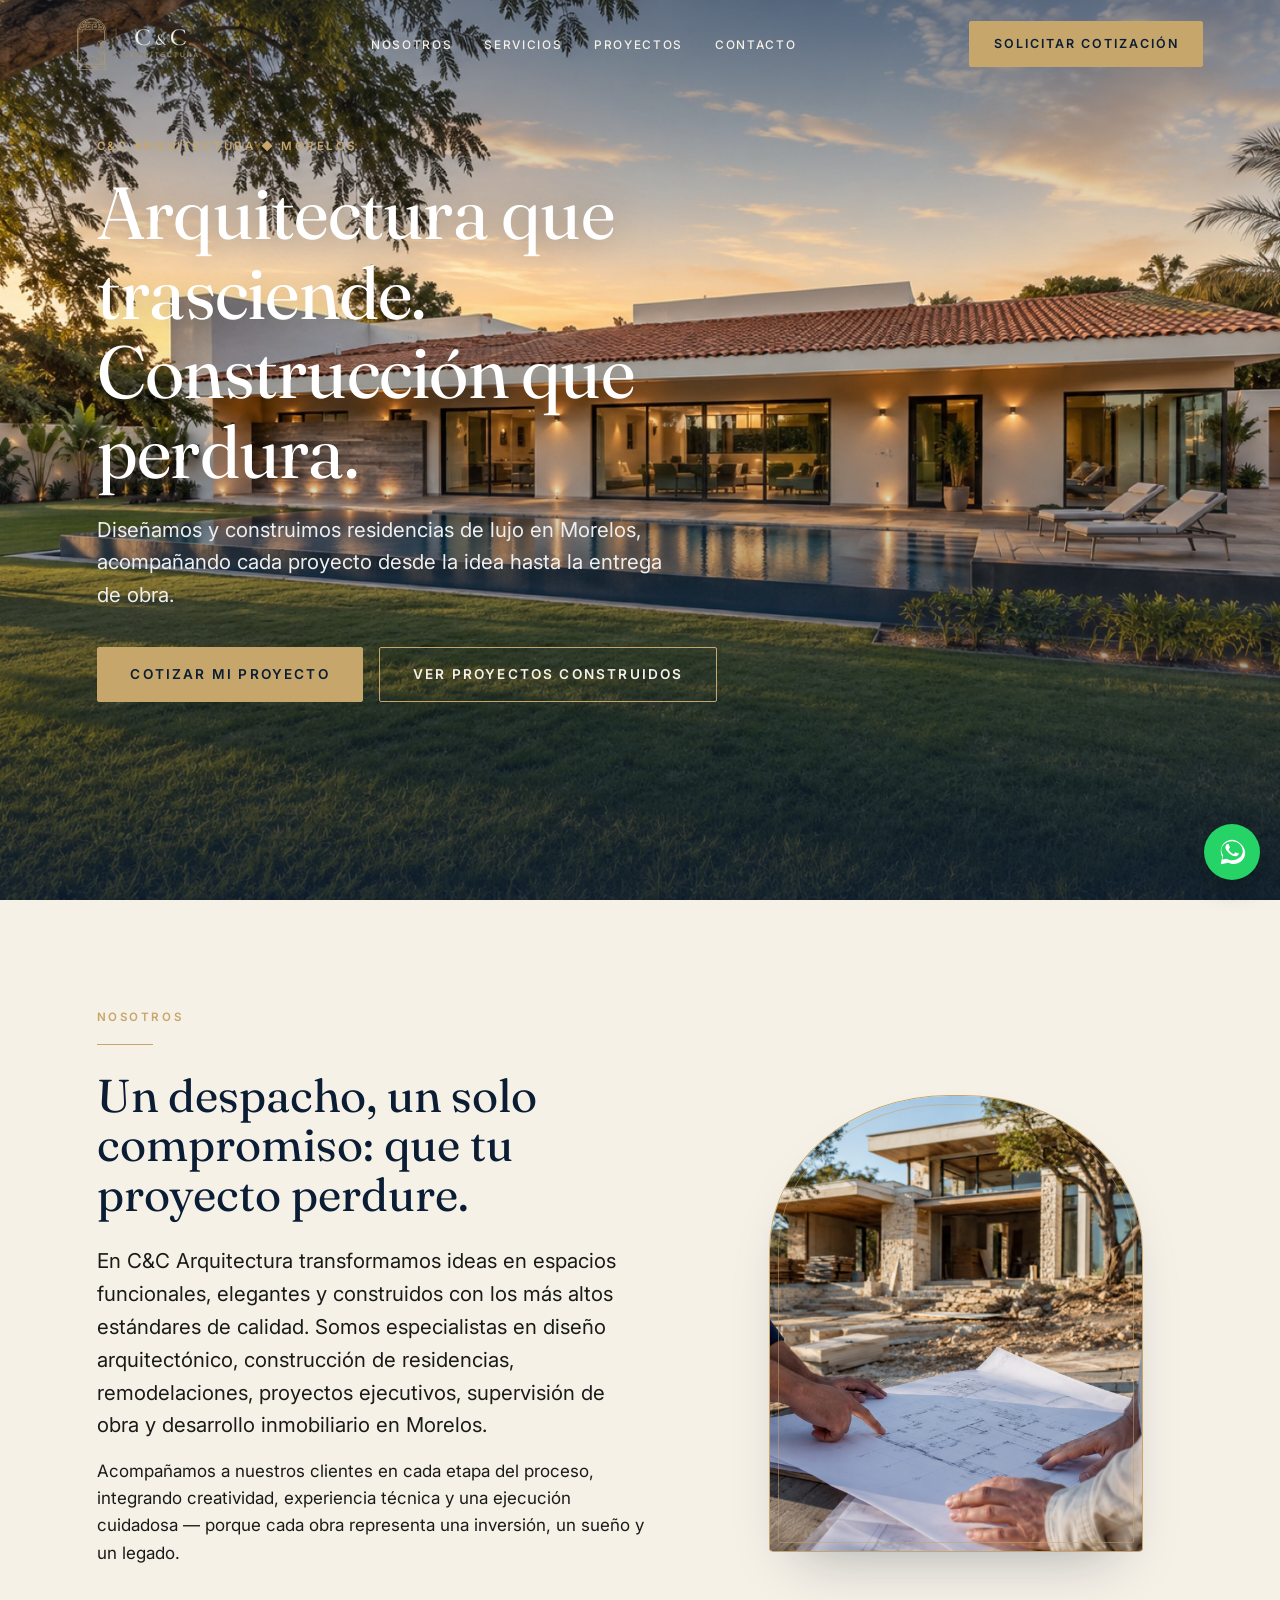
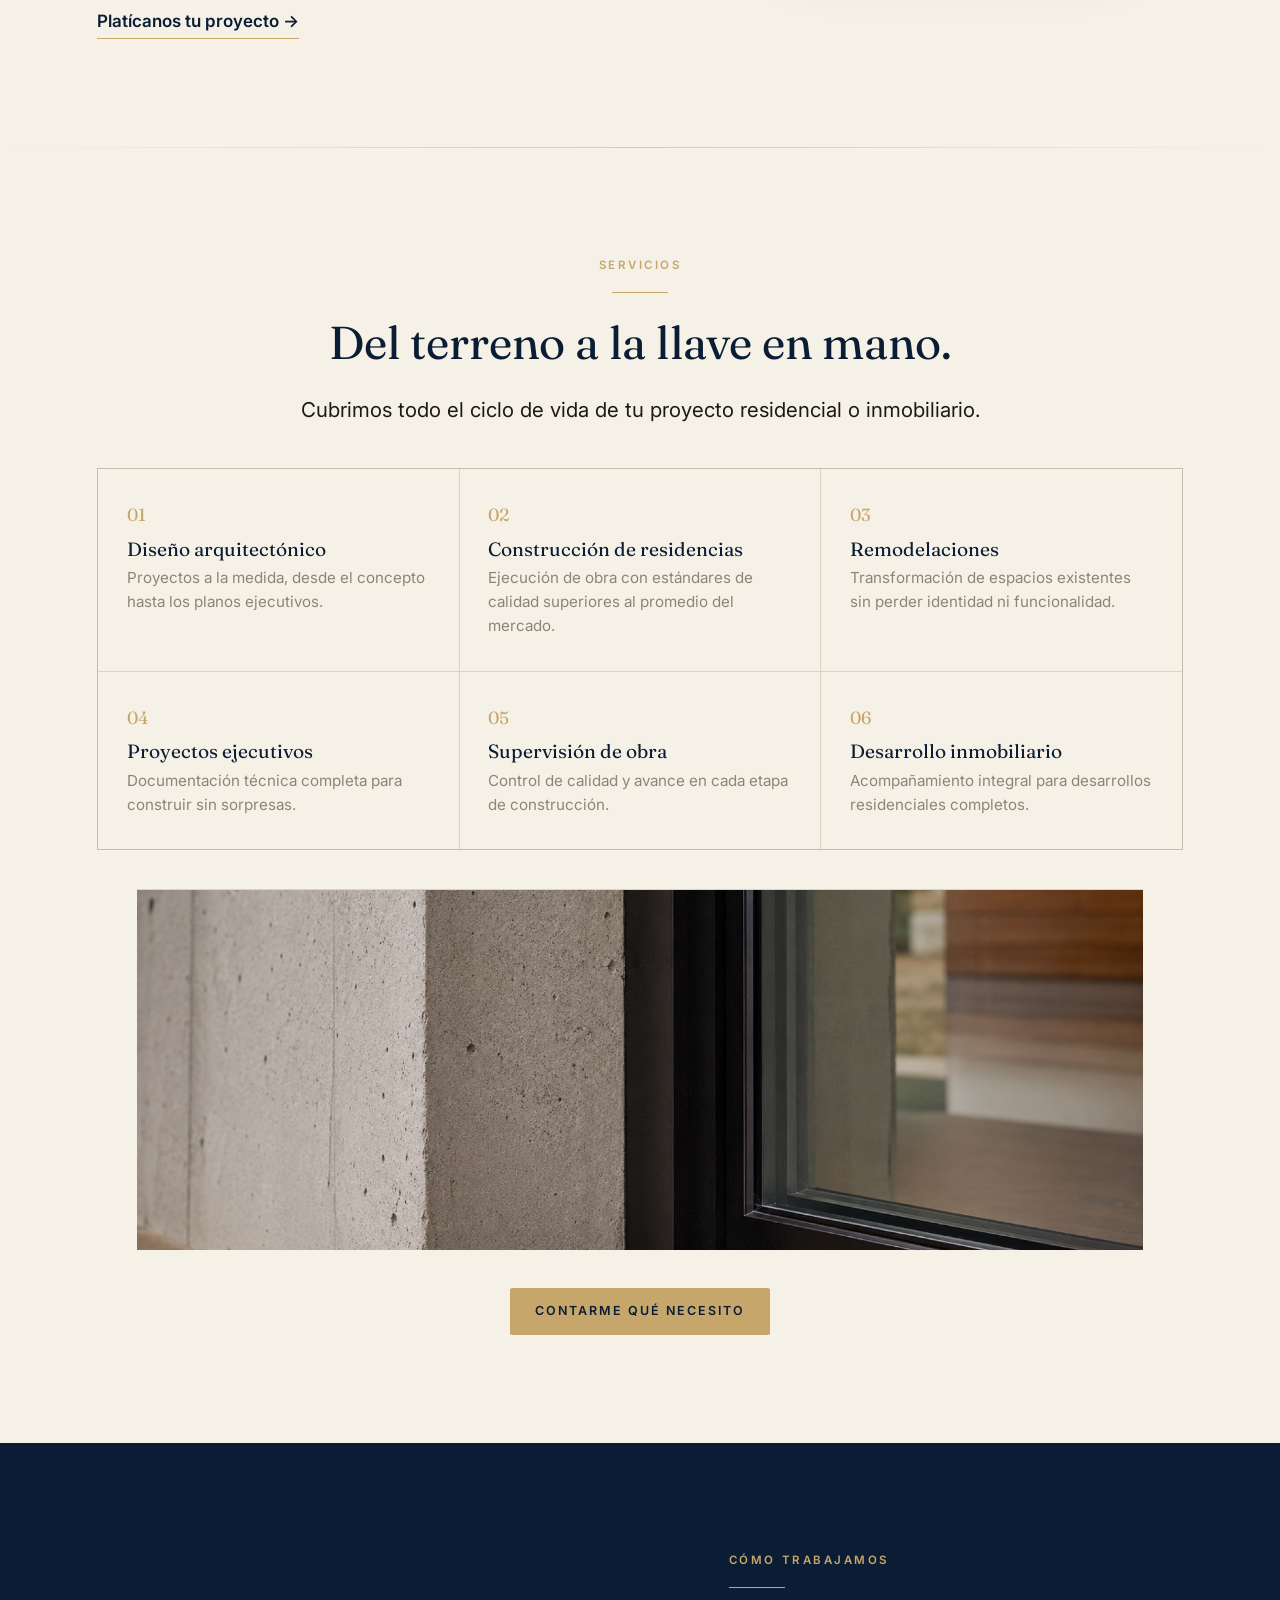
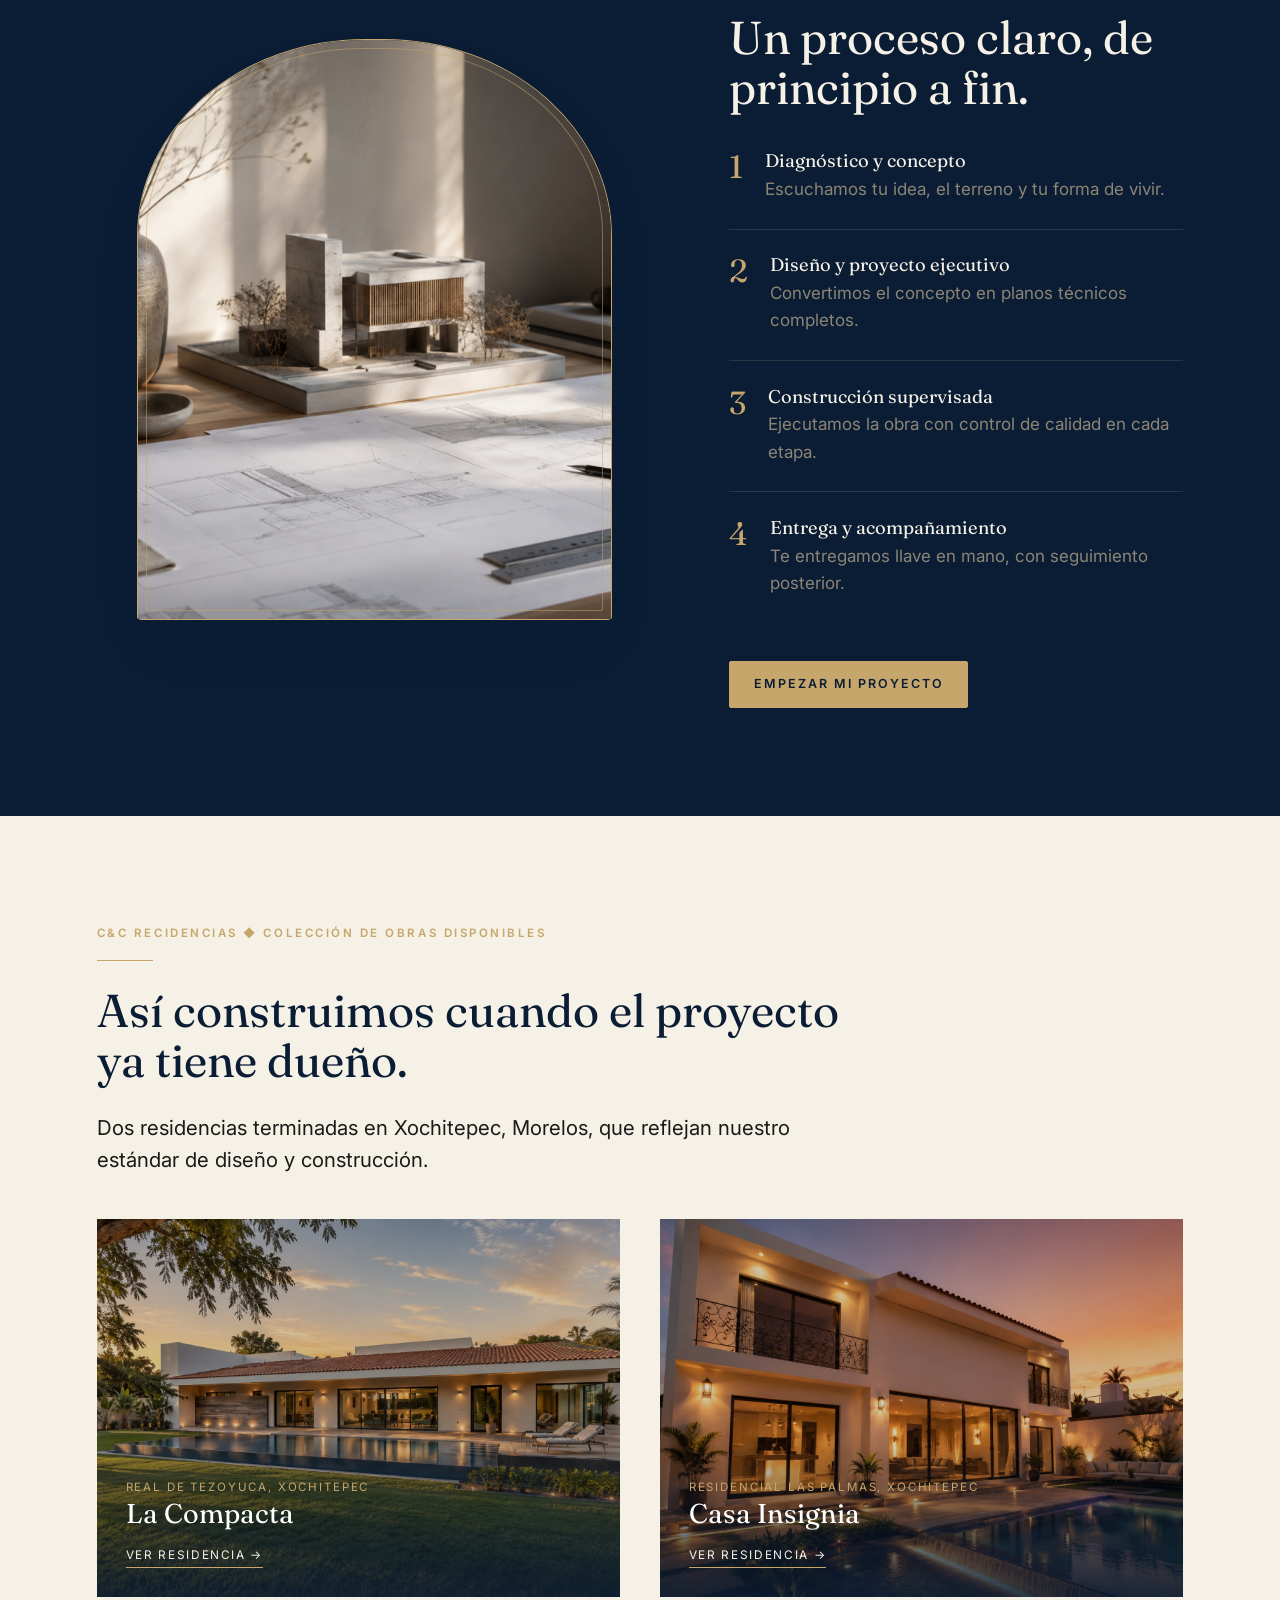
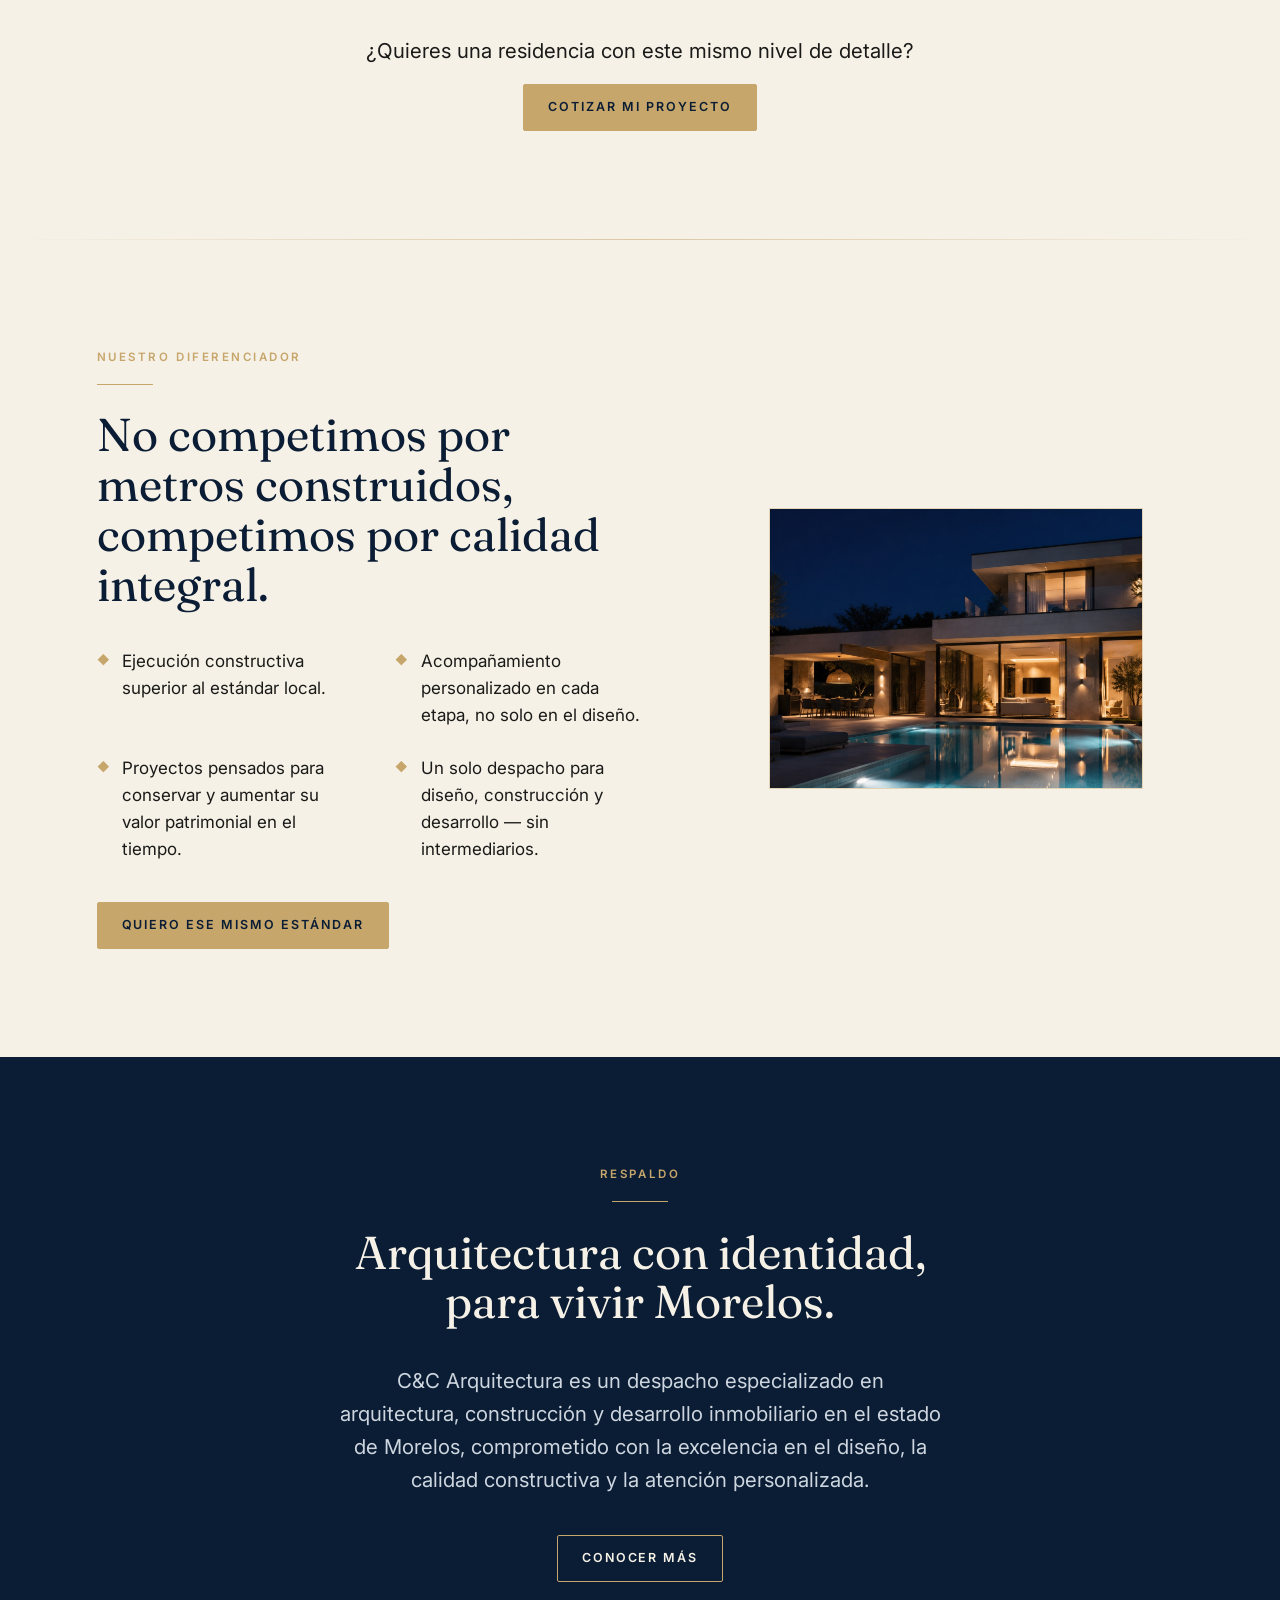
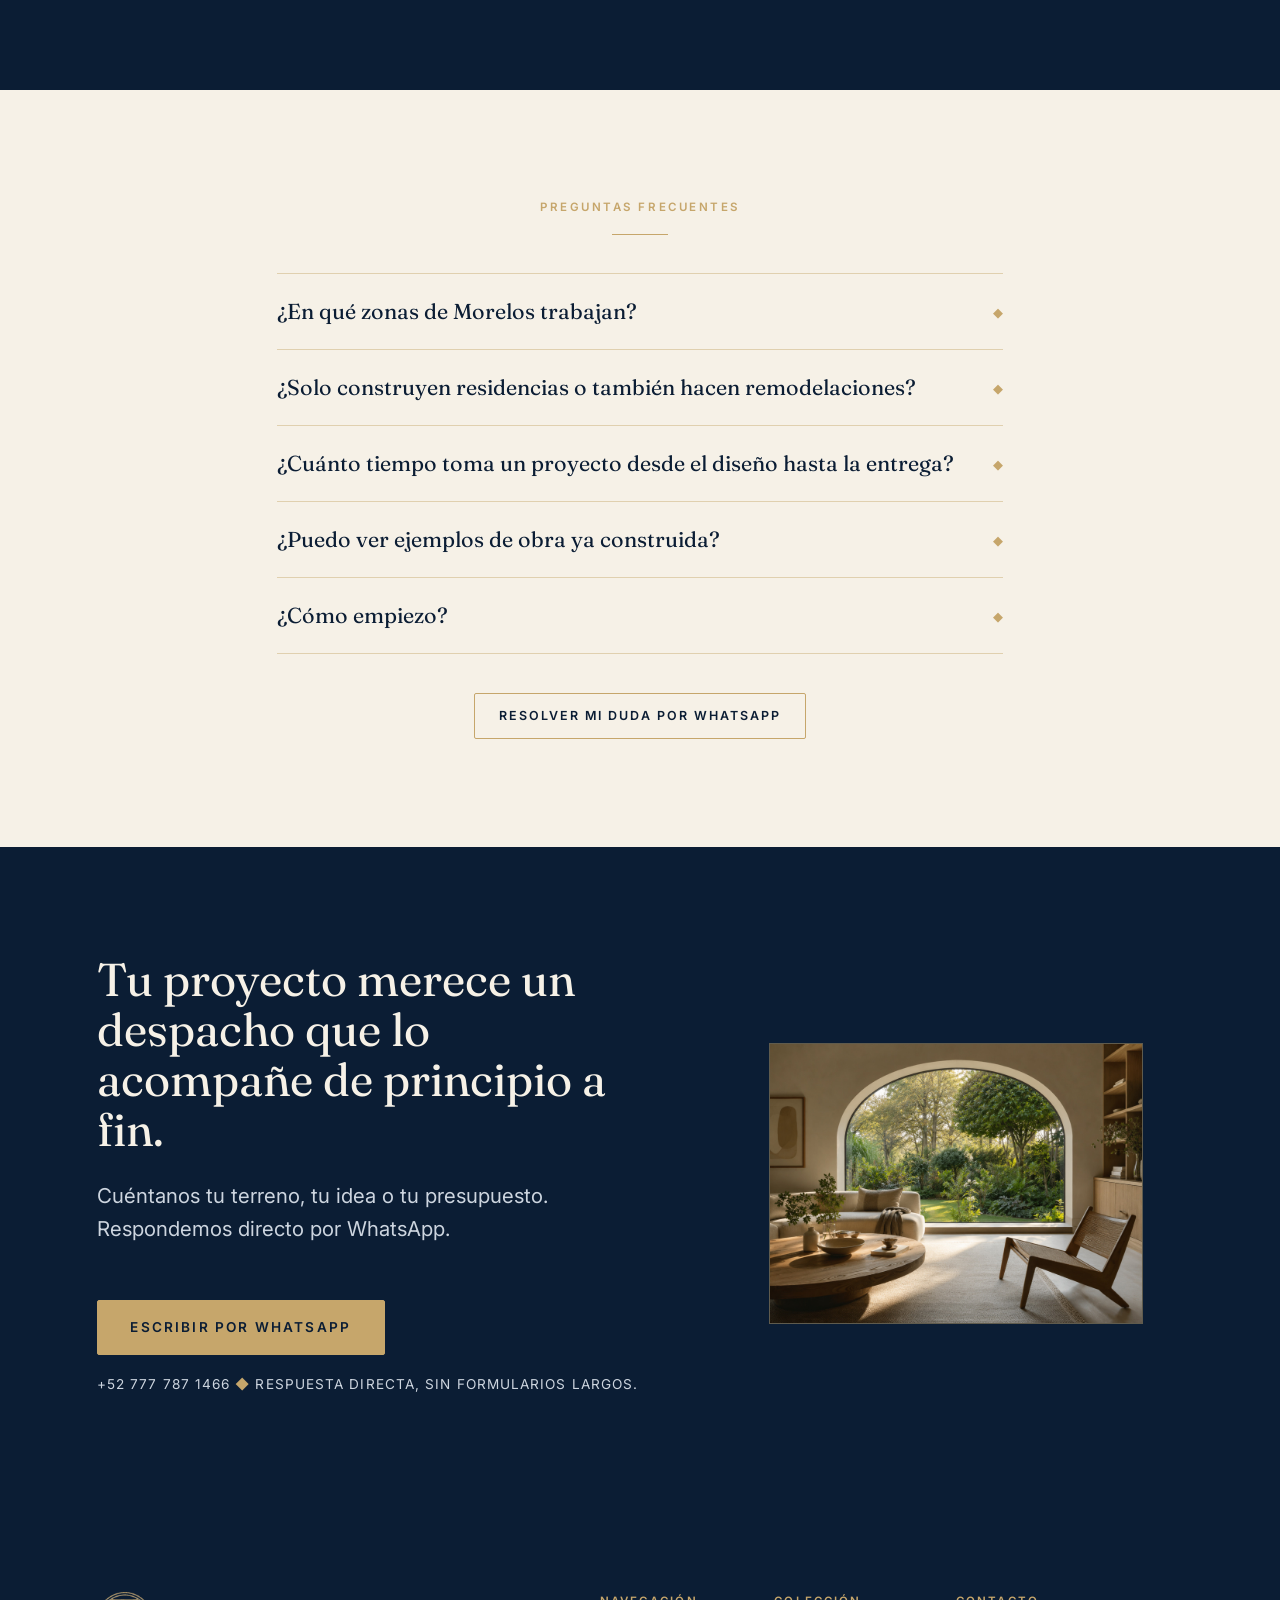
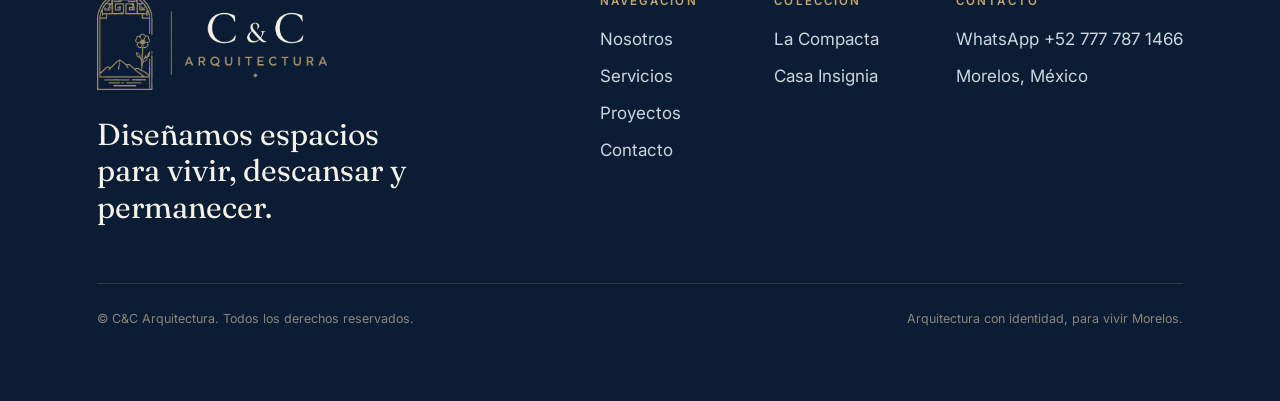
==== commit 939f2cce: "Header: usar el logo de marca (imagen) redimensionado, con swap claro/oscuro - Home: logo C&C Arquit" ====
--- a/index.html
+++ b/index.html
@@ -15,7 +15,8 @@
 <!-- NAV -->
 <header class="nav transparent">
   <a class="nav-logo" href="index.html" aria-label="C&C Arquitectura — inicio">
-    <span class="cc">C&amp;C</span><span class="word">Arquitectura</span>
+    <img class="logo-light" src="assets/logos/arquitectura-footer.png" alt="C&C Arquitectura">
+    <img class="logo-dark" src="assets/logos/arquitectura-transparent.png" alt="C&C Arquitectura">
   </a>
   <button class="nav-toggle" aria-label="Abrir menú"><span></span><span></span><span></span></button>
   <ul class="nav-links">
--- a/styles.css
+++ b/styles.css
@@ -101,18 +101,16 @@
   transition:background .3s ease, padding .3s ease, box-shadow .3s ease;
 }
 .nav.solid{background:var(--marfil);box-shadow:0 1px 0 rgba(11,29,52,.08);padding-block:12px}
-/* Logo sin fondo ni marco (blanco sobre hero, azul al hacer scroll) */
-.nav-logo{
-  display:inline-flex;align-items:baseline;gap:.7rem;
-  color:var(--marfil);transition:color .3s ease;
-}
-.nav.solid .nav-logo{color:var(--azul-profundo)}
-.nav-logo .cc{font-family:var(--serif);font-weight:400;font-size:1.4rem;line-height:1;letter-spacing:.01em}
-.nav-logo .word{font-family:var(--sans);font-weight:500;font-size:.66rem;text-transform:uppercase;letter-spacing:.3em}
-@media(max-width:480px){
-  .nav-logo{gap:.55rem}
-  .nav-logo .cc{font-size:1.2rem}
-  .nav-logo .word{font-size:.56rem;letter-spacing:.24em}
+/* Logo de marca en el header: versión clara sobre el hero, azul al hacer scroll */
+.nav-logo{display:inline-flex;align-items:center}
+.nav-logo img{height:52px;width:auto;display:block}
+.nav-logo .logo-dark{display:none}
+.nav.solid .nav-logo .logo-light{display:none}
+.nav.solid .nav-logo .logo-dark{display:block}
+.nav.solid .nav-logo img{height:46px}
+@media(max-width:600px){
+  .nav-logo img{height:42px}
+  .nav.solid .nav-logo img{height:40px}
 }
 .nav-links{display:flex;align-items:center;gap:2rem;list-style:none;margin:0;padding:0}
 .nav-links a{
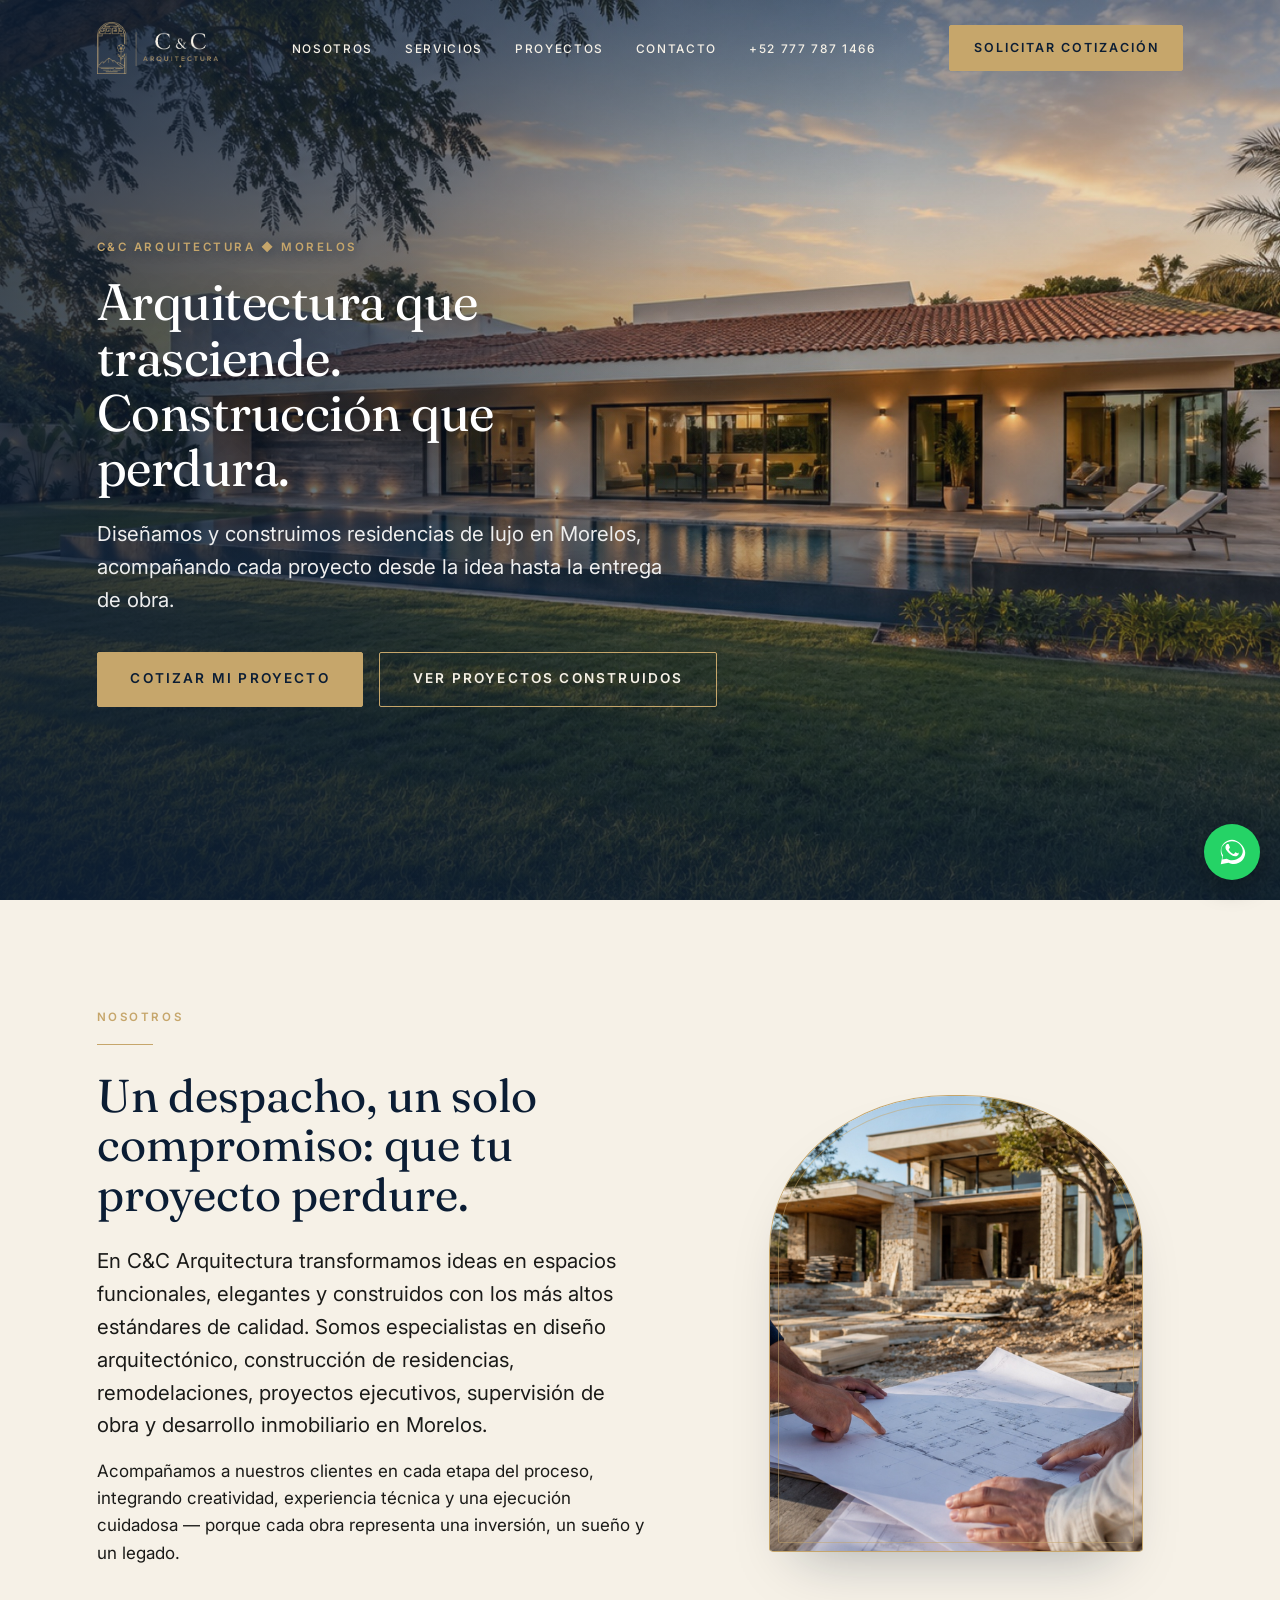
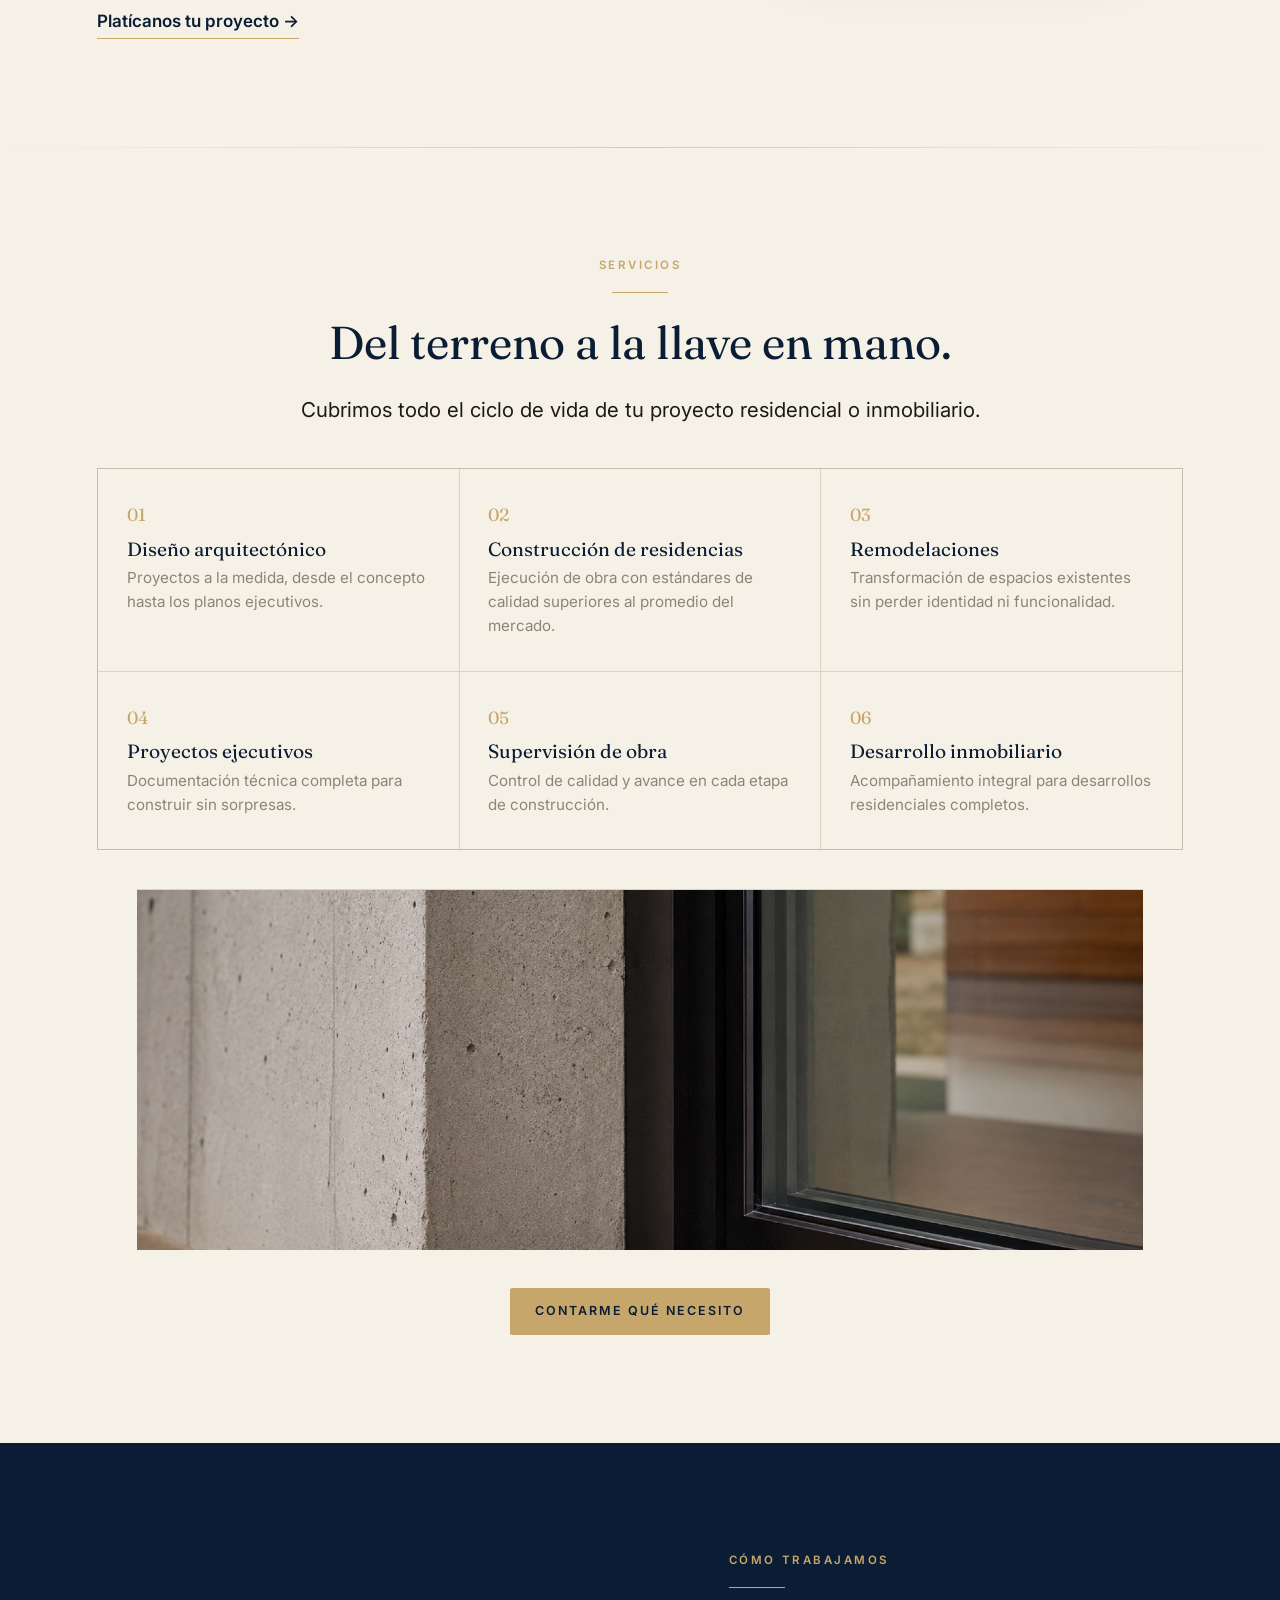
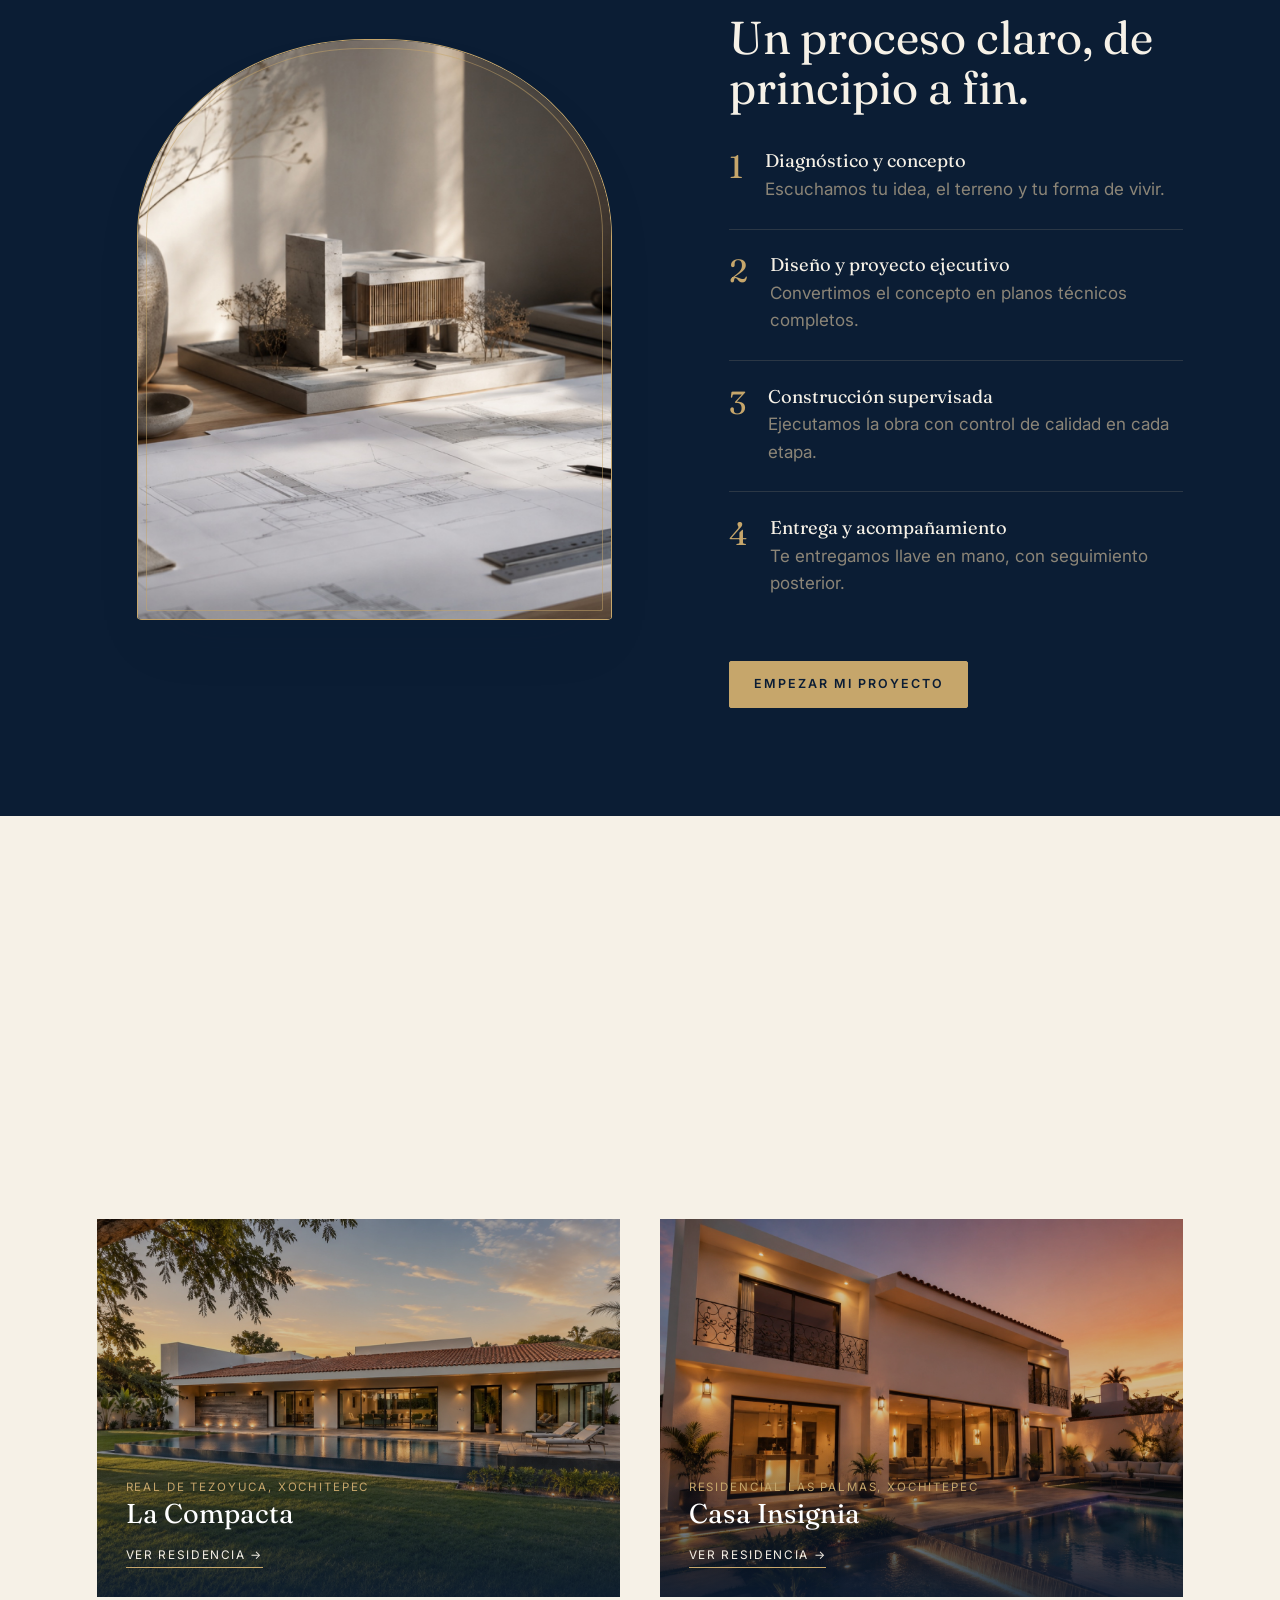
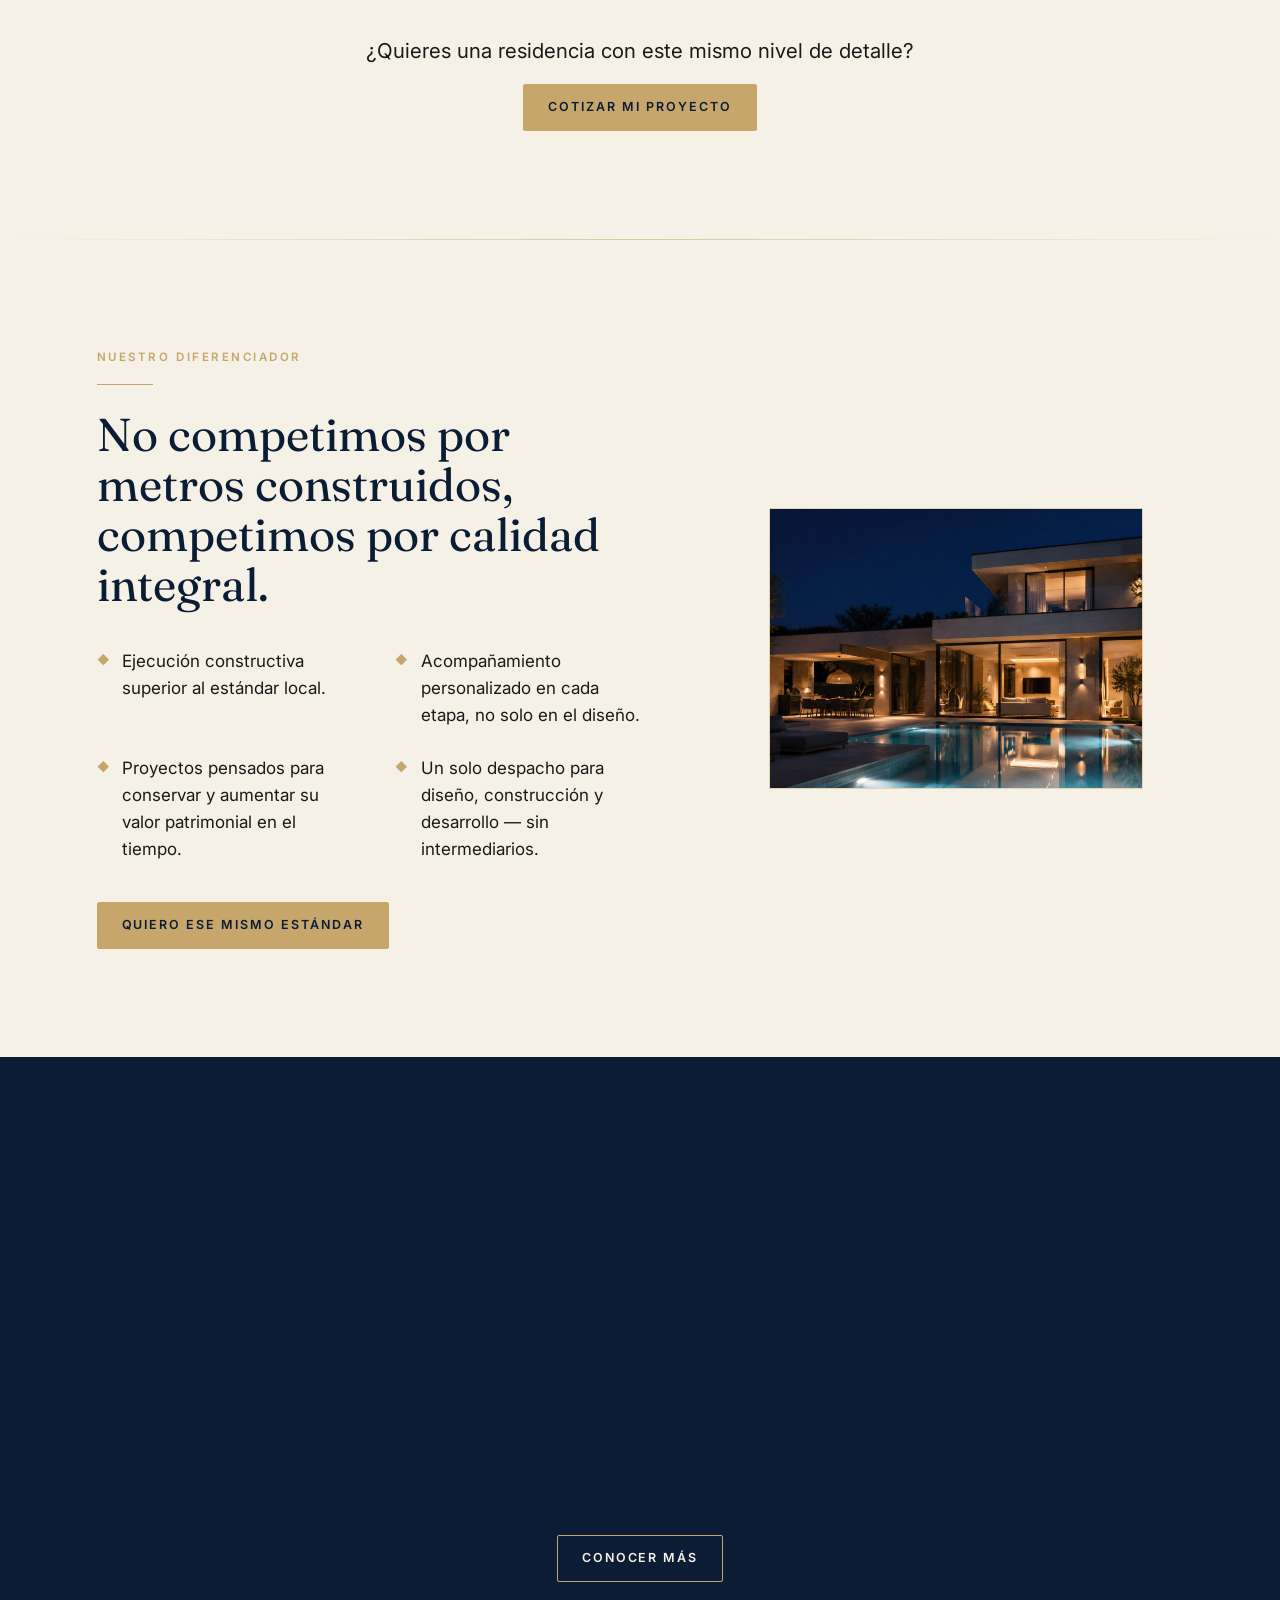
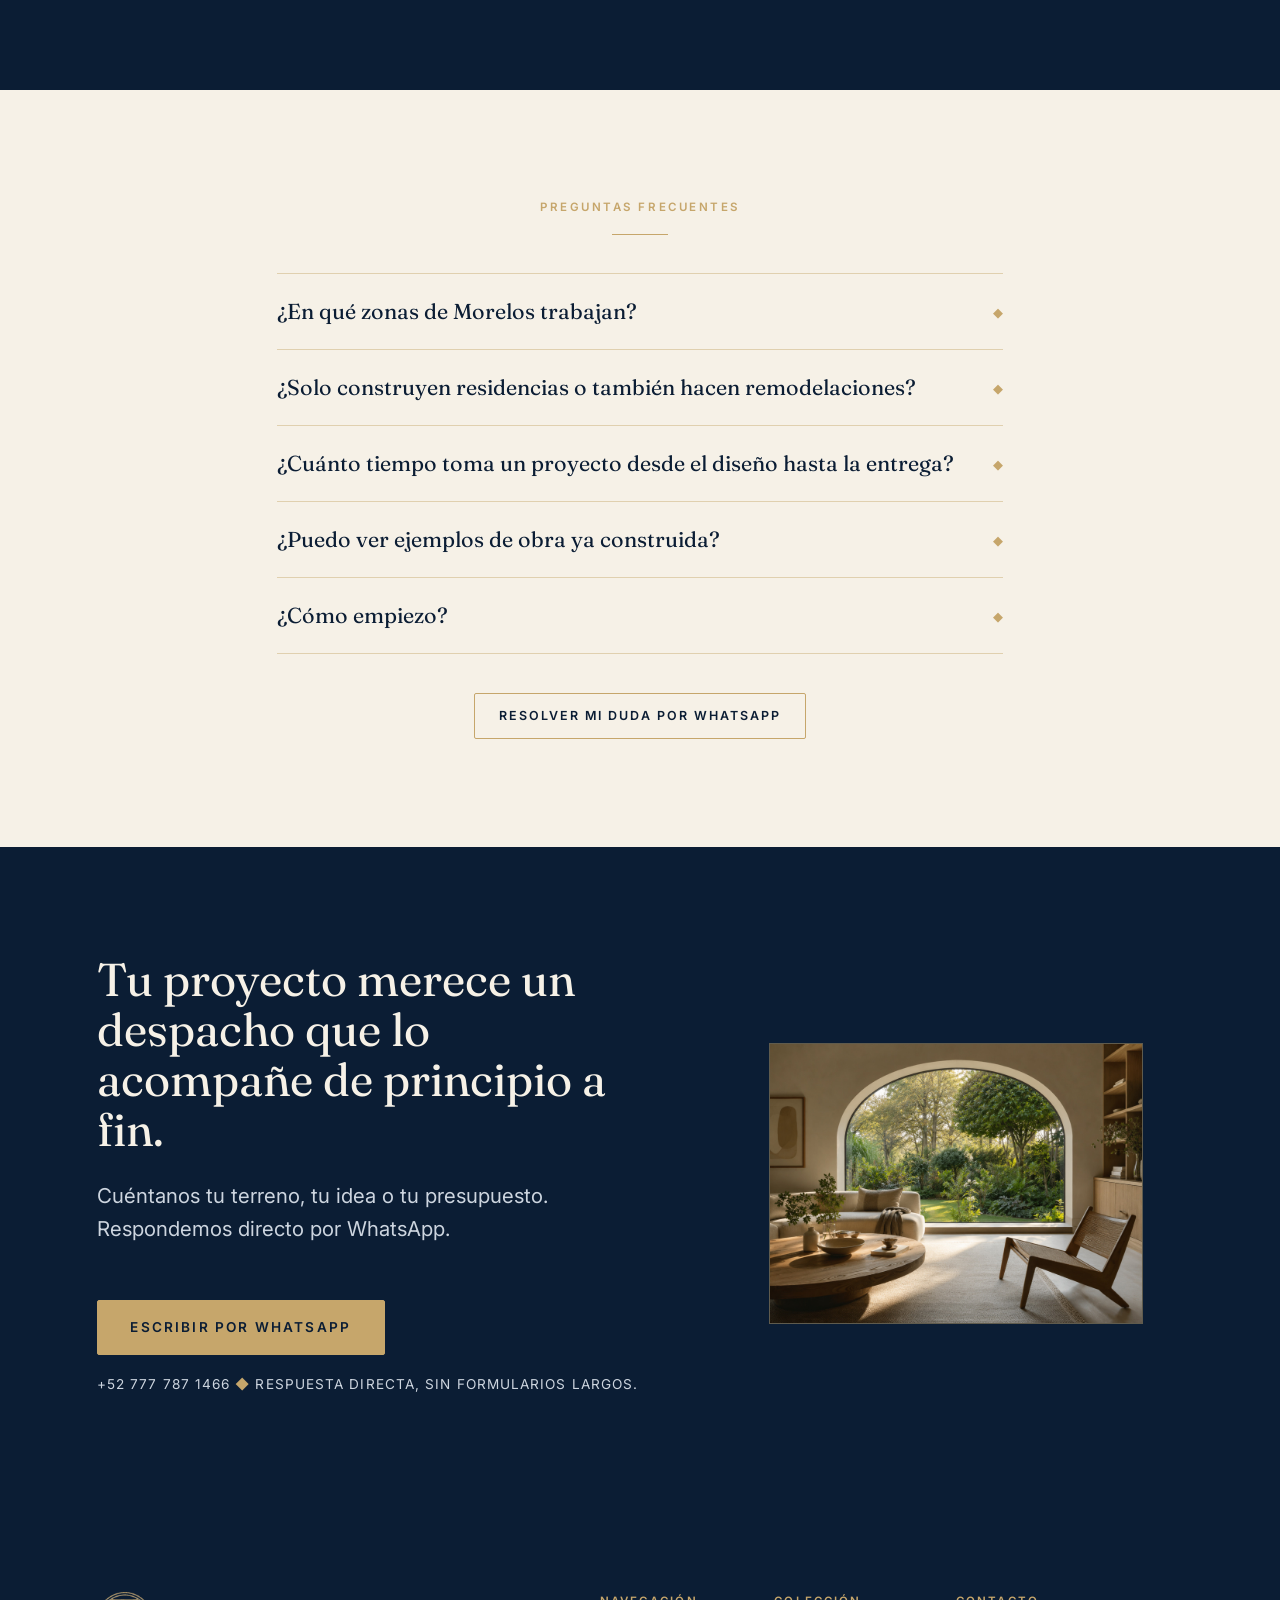
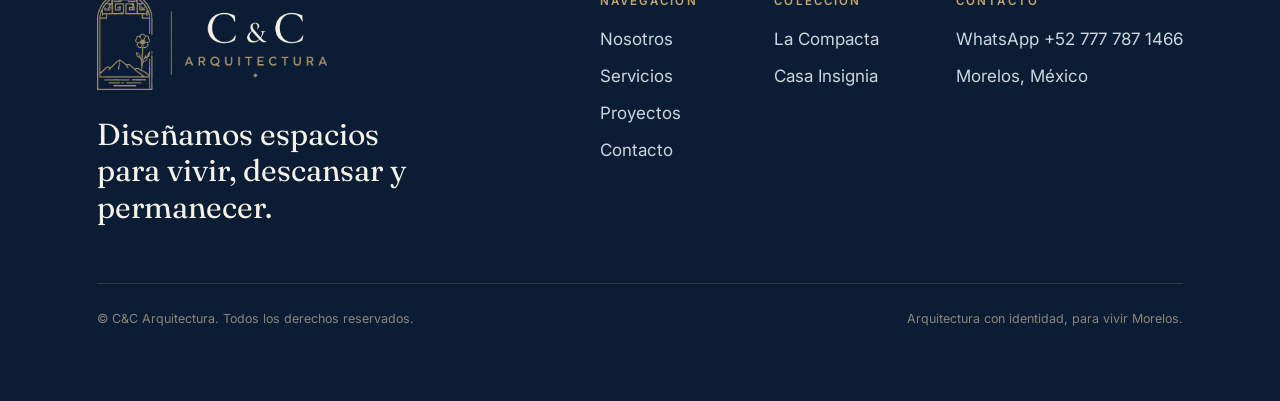
==== commit add7f44e: "Menu movil: overlay a pantalla completa profesional - Overlay navy full-screen con links serif grand" ====
--- a/index.html
+++ b/index.html
@@ -24,6 +24,8 @@
     <li><a href="#servicios">Servicios</a></li>
     <li><a href="#coleccion">Proyectos</a></li>
     <li><a href="#contacto">Contacto</a></li>
+    <li class="nav-cta-mobile"><a class="btn btn-primary" href="https://wa.me/527777871466?text=Hola%2C%20quiero%20solicitar%20una%20cotizaci%C3%B3n%20de%20dise%C3%B1o%20y%20construcci%C3%B3n%20de%20mi%20proyecto." target="_blank" rel="noopener">Solicitar cotización</a></li>
+    <li class="nav-tel"><a href="https://wa.me/527777871466" target="_blank" rel="noopener">+52 777 787 1466</a></li>
   </ul>
   <div class="nav-right">
     <a class="btn btn-primary" href="https://wa.me/527777871466?text=Hola%2C%20quiero%20solicitar%20una%20cotizaci%C3%B3n%20de%20dise%C3%B1o%20y%20construcci%C3%B3n%20de%20mi%20proyecto." target="_blank" rel="noopener">Solicitar cotización</a>
--- a/styles.css
+++ b/styles.css
@@ -96,11 +96,12 @@
 /* ---------- NAV ---------- */
 .nav{
   position:fixed;top:0;left:0;right:0;z-index:50;
-  display:flex;align-items:center;justify-content:space-between;
-  padding:18px var(--gutter);
+  display:flex;align-items:center;justify-content:space-between;gap:1.5rem;
+  /* alinea el contenido del nav al mismo contenedor centrado del hero */
+  padding:22px max(var(--gutter), calc((100% - var(--maxw)) / 2 + var(--gutter)));
   transition:background .3s ease, padding .3s ease, box-shadow .3s ease;
 }
-.nav.solid{background:var(--marfil);box-shadow:0 1px 0 rgba(11,29,52,.08);padding-block:12px}
+.nav.solid{background:var(--marfil);box-shadow:0 1px 0 rgba(11,29,52,.08);padding-top:14px;padding-bottom:14px}
 /* Logo de marca en el header: versión clara sobre el hero, azul al hacer scroll */
 .nav-logo{display:inline-flex;align-items:center}
 .nav-logo img{height:52px;width:auto;display:block}
@@ -124,32 +125,82 @@
 .nav-toggle span{display:block;width:24px;height:2px;background:var(--marfil);margin:5px 0;transition:.3s}
 .nav.solid .nav-toggle span{background:var(--azul-profundo)}
 
+.nav-cta-mobile{display:none}
+
 @media(max-width:920px){
-  .nav-toggle{display:block;order:3}
+  .nav-toggle{display:block;position:relative;z-index:60;order:3}
+  .nav-logo{position:relative;z-index:60}
+  .nav-right{display:none}
+
+  /* ícono → X */
+  .nav-toggle span{transition:transform .3s ease, opacity .2s ease, background .3s ease}
+  .nav-toggle.open span:nth-child(1){transform:translateY(7px) rotate(45deg)}
+  .nav-toggle.open span:nth-child(2){opacity:0}
+  .nav-toggle.open span:nth-child(3){transform:translateY(-7px) rotate(-45deg)}
+
+  /* barra superior transparente y logo/aspas en claro cuando el menú está abierto */
+  .nav.menu-open{background:transparent;box-shadow:none}
+  .nav.menu-open .logo-dark{display:none}
+  .nav.menu-open .logo-light{display:block}
+  .nav.menu-open .nav-toggle span{background:var(--marfil)}
+
+  /* overlay a pantalla completa */
   .nav-links{
-    position:absolute;top:100%;right:0;left:0;flex-direction:column;gap:0;
-    background:var(--azul-profundo);padding:0;max-height:0;overflow:hidden;transition:max-height .35s ease;
+    position:fixed;inset:0;z-index:55;margin:0;
+    flex-direction:column;justify-content:center;align-items:center;gap:.2rem;
+    background:var(--azul-profundo);
+    padding:96px 24px 40px;overflow:auto;max-height:none;
+    opacity:0;visibility:hidden;transform:translateY(-8px);
+    transition:opacity .38s ease, transform .38s ease, visibility .38s;
   }
-  .nav-links.open{max-height:70vh;padding:12px 0}
-  .nav-links a{color:var(--marfil)!important;padding:16px var(--gutter);width:100%}
-  .nav-links li{border-top:1px solid rgba(198,166,107,.2)}
-  .nav-right .btn{display:none}
+  .nav-links.open{opacity:1;visibility:visible;transform:none}
+  .nav-links li{border:0;width:auto;text-align:center}
+  .nav-links a:not(.btn){
+    display:inline-block;color:var(--marfil);
+    font-family:var(--serif);font-weight:400;text-transform:none;
+    font-size:clamp(1.7rem,7vw,2.2rem);letter-spacing:.01em;padding:.5rem 1rem;
+    transition:color .2s ease;
+  }
+  .nav-links a:not(.btn):hover,.nav-links a:not(.btn):focus-visible{color:var(--dorado)}
+  .nav-cta-mobile{display:block;margin-top:1.9rem}
+  .nav-cta-mobile .btn{font-size:.82rem;padding:1.05em 2.3em}
+  .nav-links .nav-tel{
+    margin-top:1.4rem;color:var(--piedra);font-size:.78rem;letter-spacing:.14em;text-transform:uppercase;
+  }
+  .nav-links .nav-tel a{color:var(--dorado)}
 }
 
 /* ---------- HERO ---------- */
 .hero{
-  position:relative;min-height:100svh;display:flex;align-items:flex-end;
+  position:relative;min-height:100svh;display:flex;align-items:center;
   color:var(--marfil);overflow:hidden;
+  padding-top:clamp(96px,12vh,132px); /* reserva espacio bajo el header */
+  padding-bottom:clamp(40px,7vh,80px);
 }
 .hero-media{position:absolute;inset:0;z-index:0}
 .hero-media img,.hero-media video{width:100%;height:100%;object-fit:cover}
+/* Degradado vertical: aterriza el texto abajo sin tapar la imagen */
 .hero-media::after{
   content:"";position:absolute;inset:0;
-  background:linear-gradient(180deg,rgba(11,29,52,.35) 0%,rgba(11,29,52,0) 30%,rgba(11,29,52,0) 45%,rgba(11,29,52,.78) 100%);
-}
-.hero-inner{position:relative;z-index:2;width:100%;max-width:var(--maxw);margin:0 auto;padding:0 var(--gutter) clamp(56px,10vh,110px)}
-.hero .eyebrow{color:var(--dorado)}
-.hero h1{color:#fff;max-width:14ch;text-shadow:0 2px 30px rgba(0,0,0,.25)}
+  background:linear-gradient(180deg,
+    rgba(11,29,52,.34) 0%,
+    rgba(11,29,52,.08) 22%,
+    rgba(11,29,52,.10) 50%,
+    rgba(11,29,52,.62) 88%,
+    rgba(11,29,52,.80) 100%);
+}
+/* Scrim diagonal: respalda el texto de la izquierda, se abre a la derecha */
+.hero::before{
+  content:"";position:absolute;inset:0;z-index:1;pointer-events:none;
+  background:linear-gradient(100deg,
+    rgba(11,29,52,.80) 0%,
+    rgba(11,29,52,.52) 30%,
+    rgba(11,29,52,.16) 50%,
+    rgba(11,29,52,0) 64%);
+}
+.hero-inner{position:relative;z-index:2;width:100%;max-width:var(--maxw);margin:0 auto;padding:0 var(--gutter)}
+.hero .eyebrow{color:var(--dorado);text-shadow:0 1px 12px rgba(11,29,52,.75)}
+.hero h1{font-size:clamp(1.9rem,4vw,3.2rem);color:#fff;max-width:16ch;text-shadow:0 2px 30px rgba(0,0,0,.25)}
 .hero .lead{color:#eee;max-width:44ch;margin-top:1.4rem}
 .hero-cta{display:flex;flex-wrap:wrap;gap:1rem;margin-top:2.2rem}
 .hero-sub{max-width:52ch}
@@ -254,10 +305,10 @@
   opacity:0;transition:opacity .28s ease;
 }
 .lightbox.open{display:flex;opacity:1}
-.lb-stage{position:relative;max-width:92vw;max-height:86vh;display:flex;align-items:center;justify-content:center}
+.lb-stage{position:relative;z-index:1;max-width:92vw;max-height:86vh;display:flex;align-items:center;justify-content:center}
 .lb-stage img{max-width:92vw;max-height:86vh;object-fit:contain;box-shadow:0 24px 70px rgba(0,0,0,.55);background:var(--azul-profundo)}
 .lb-btn{
-  position:absolute;background:rgba(11,29,52,.35);border:1px solid rgba(198,166,107,.5);
+  position:absolute;z-index:3;background:rgba(11,29,52,.55);border:1px solid rgba(198,166,107,.5);
   color:var(--marfil);cursor:pointer;display:flex;align-items:center;justify-content:center;
   transition:background .2s,color .2s,border-color .2s;line-height:1;
 }
@@ -271,9 +322,13 @@
   color:var(--dorado);letter-spacing:.24em;font-size:.72rem;text-transform:uppercase;
 }
 @media(max-width:600px){
-  .lb-close{top:12px;right:12px;width:40px;height:40px}
-  .lb-nav{width:42px;height:42px;font-size:1.4rem}
-  .lb-prev{left:6px}.lb-next{right:6px}
+  .lb-stage,.lb-stage img{max-height:74vh}
+  .lb-close{top:12px;right:12px;width:42px;height:42px}
+  /* flechas en barra inferior, flanqueando el contador */
+  .lb-nav{width:46px;height:46px;font-size:1.5rem;top:auto;bottom:18px;transform:none}
+  .lb-prev{left:auto;right:calc(50% + 34px)}
+  .lb-next{right:auto;left:calc(50% + 34px)}
+  .lb-count{bottom:32px}
 }
 @media(prefers-reduced-motion:reduce){.lightbox{transition:none}}
 
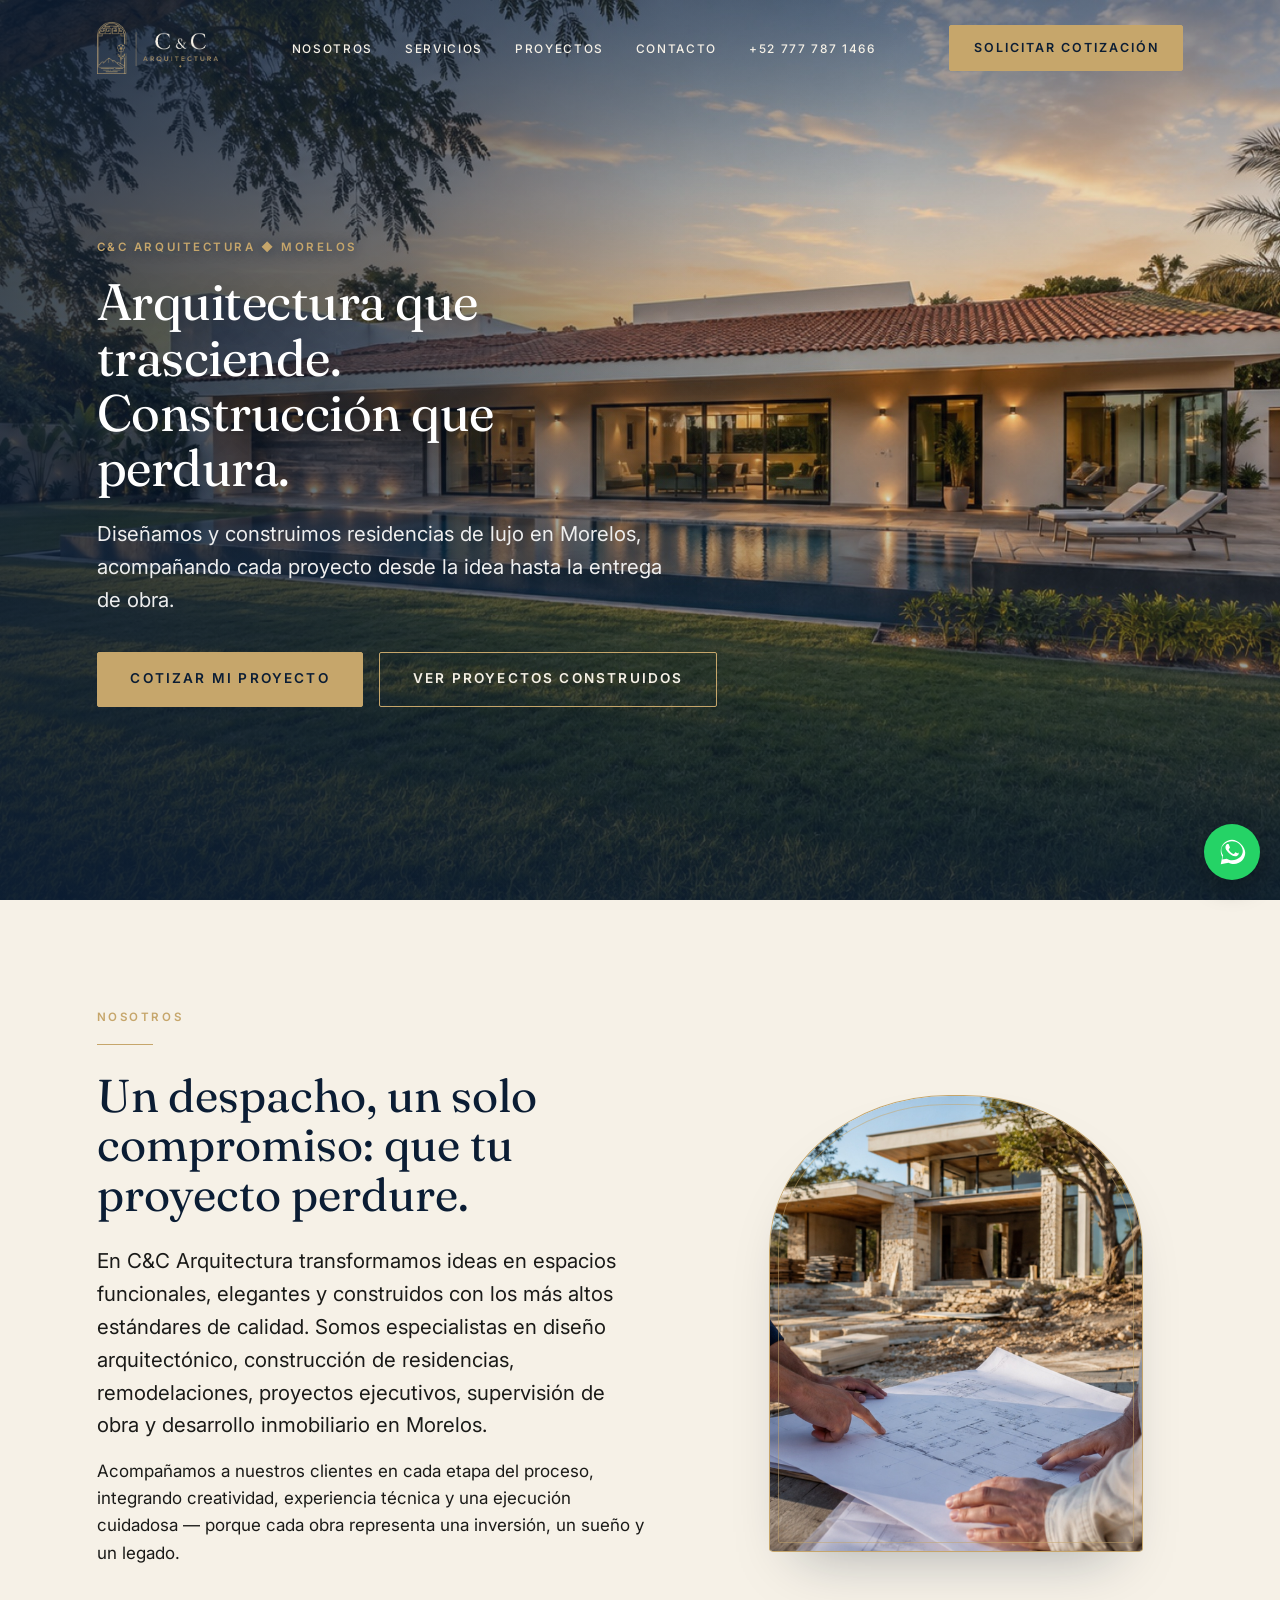
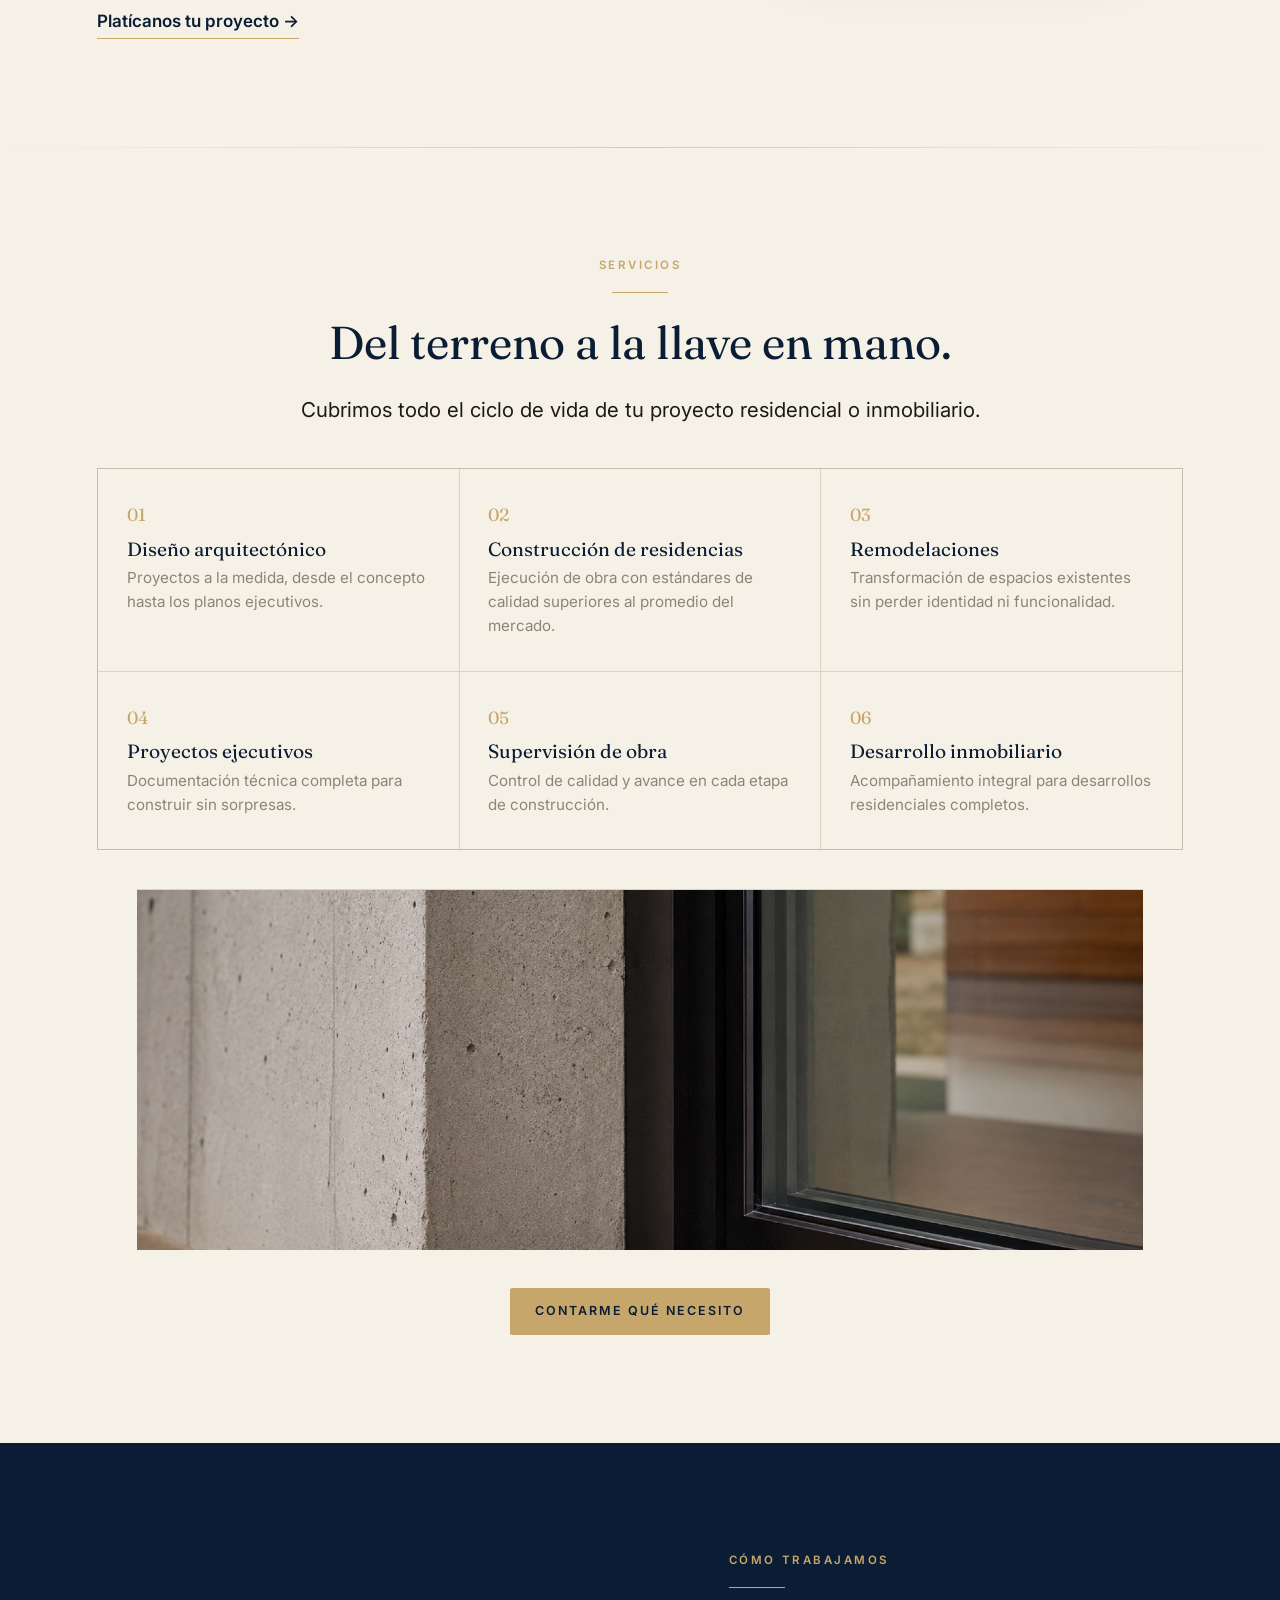
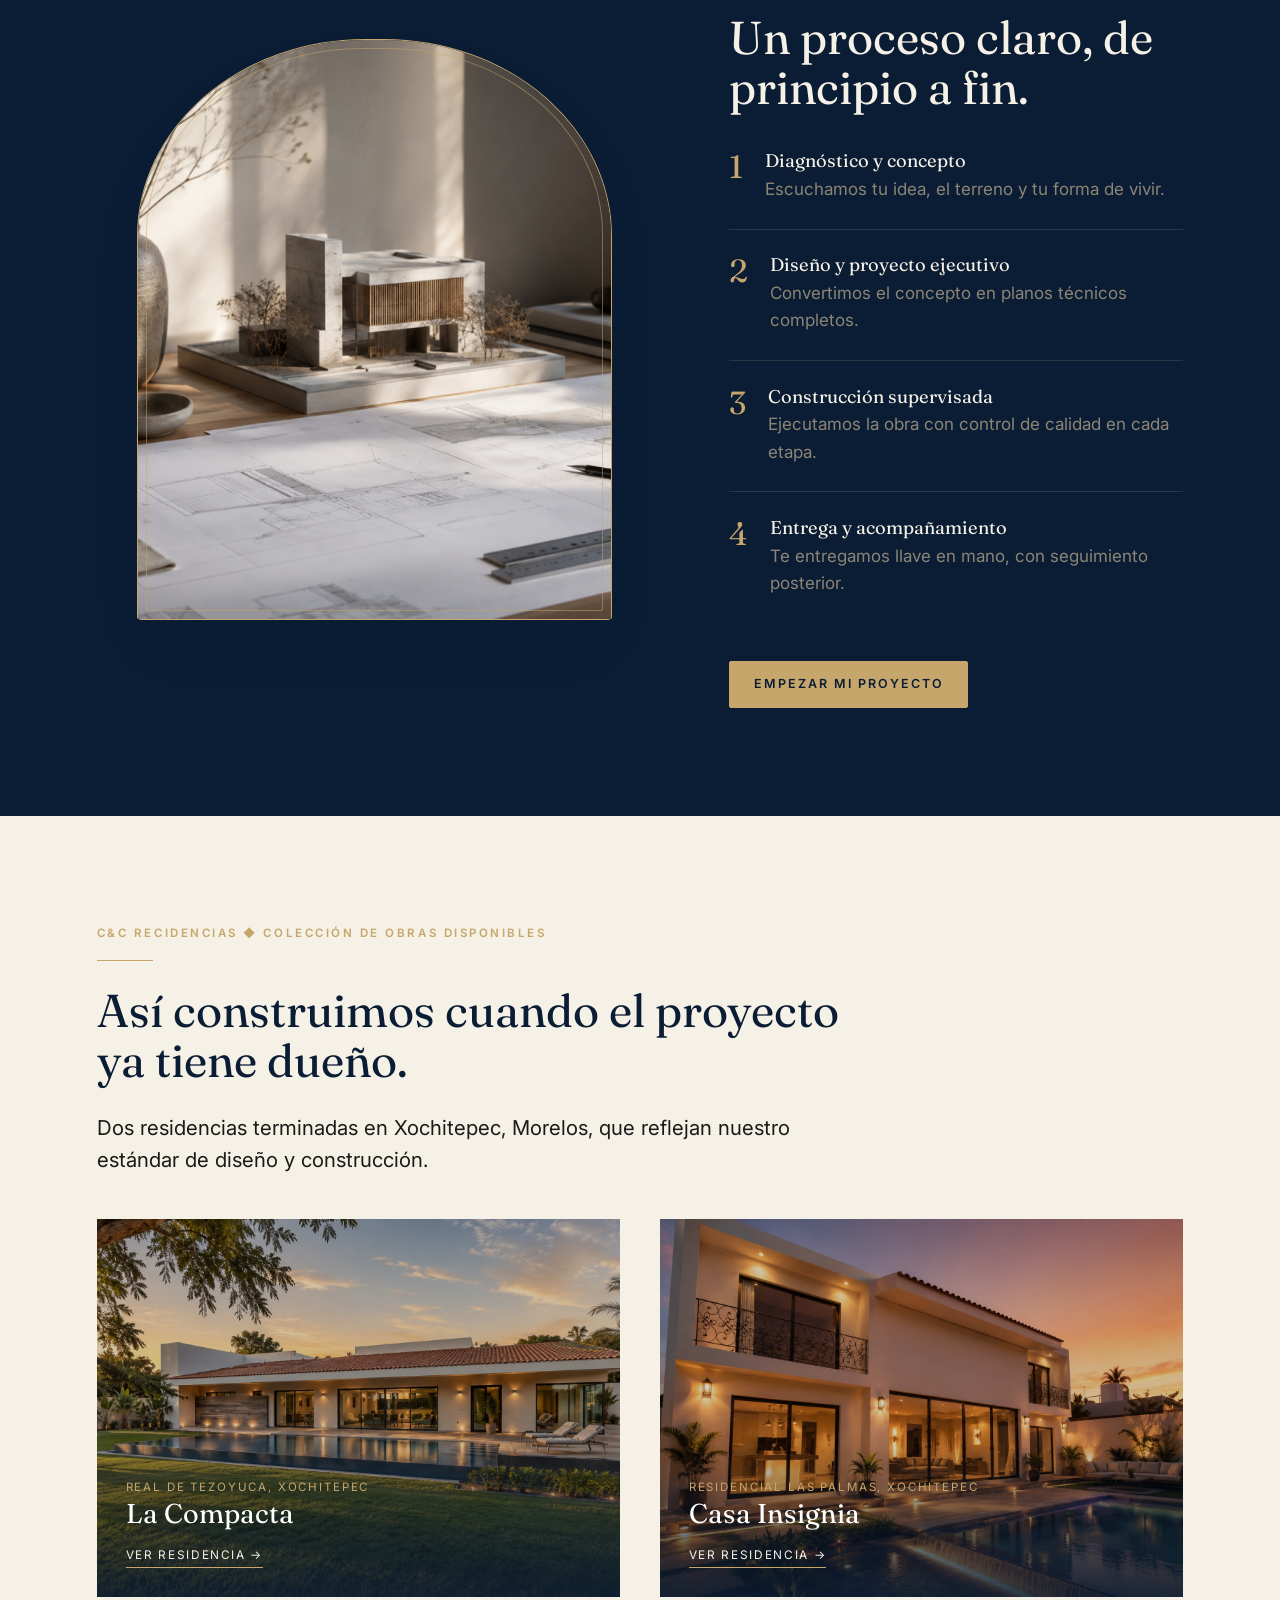
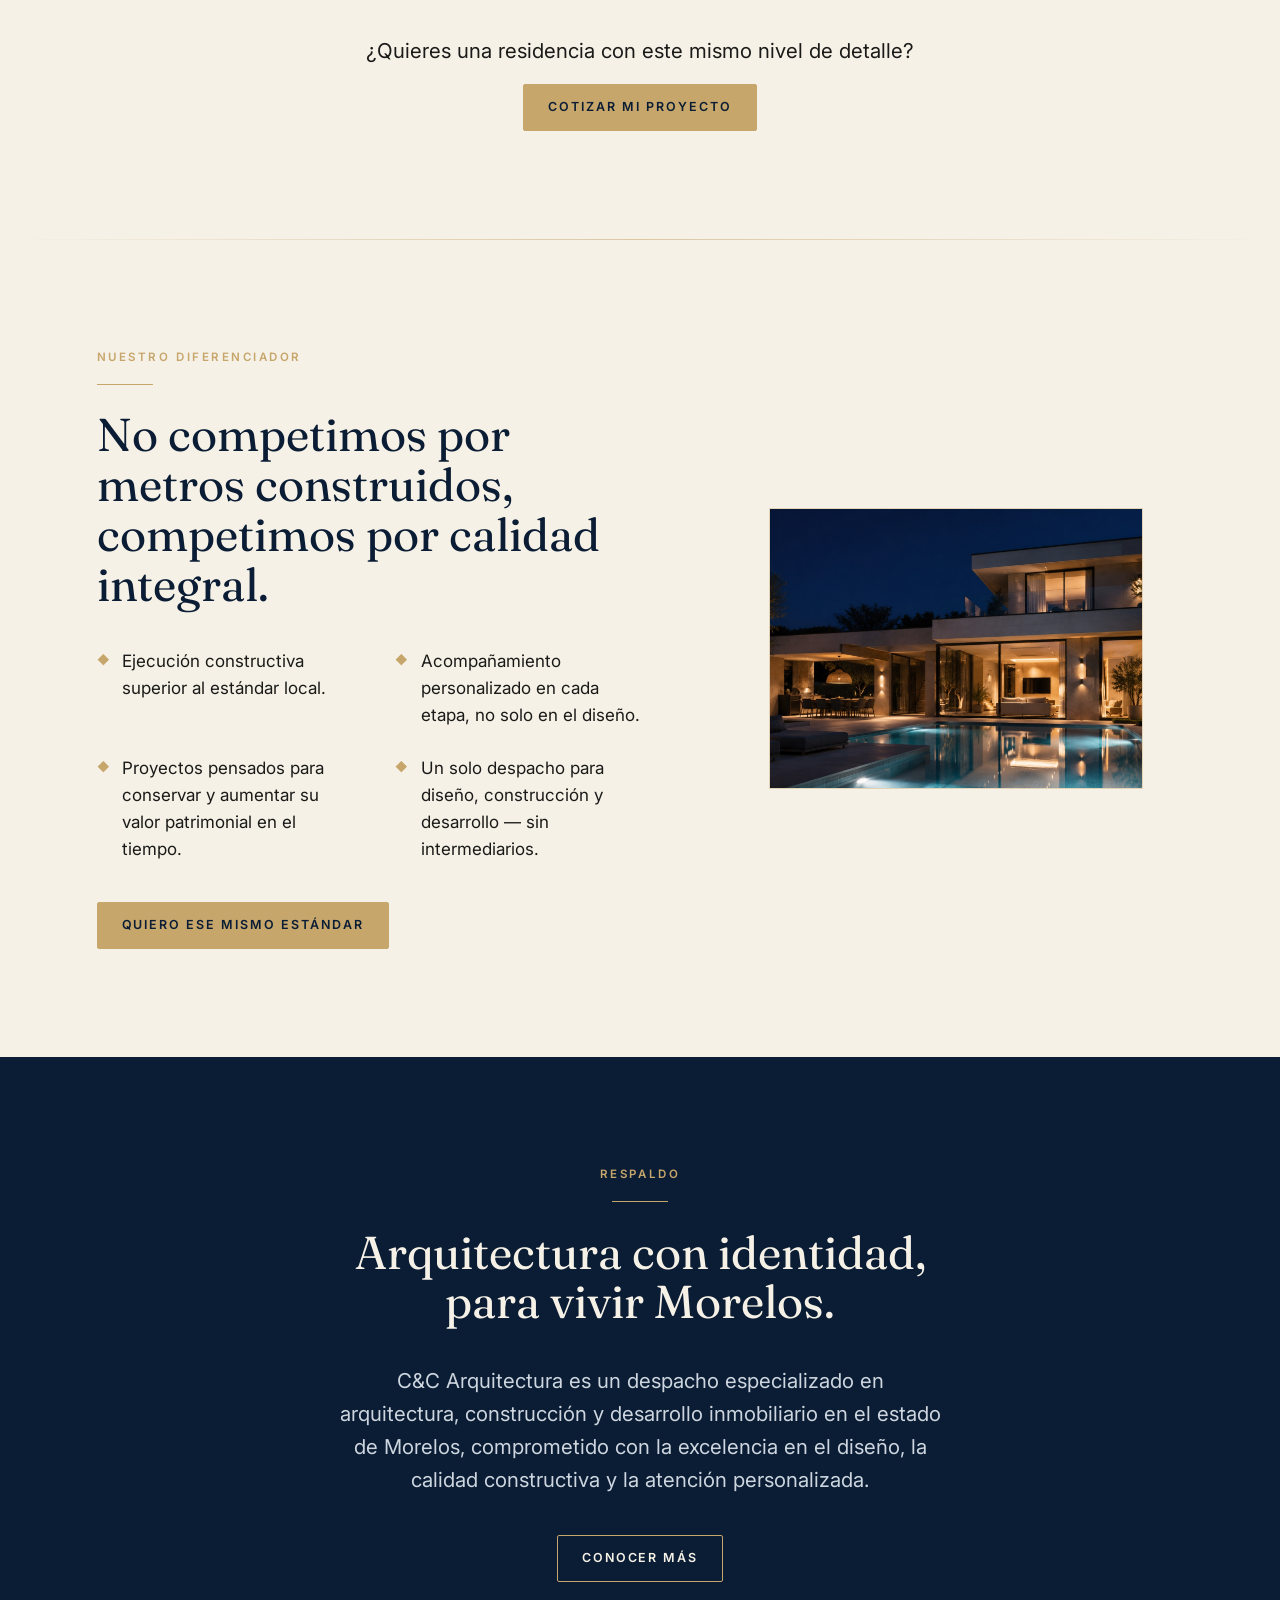
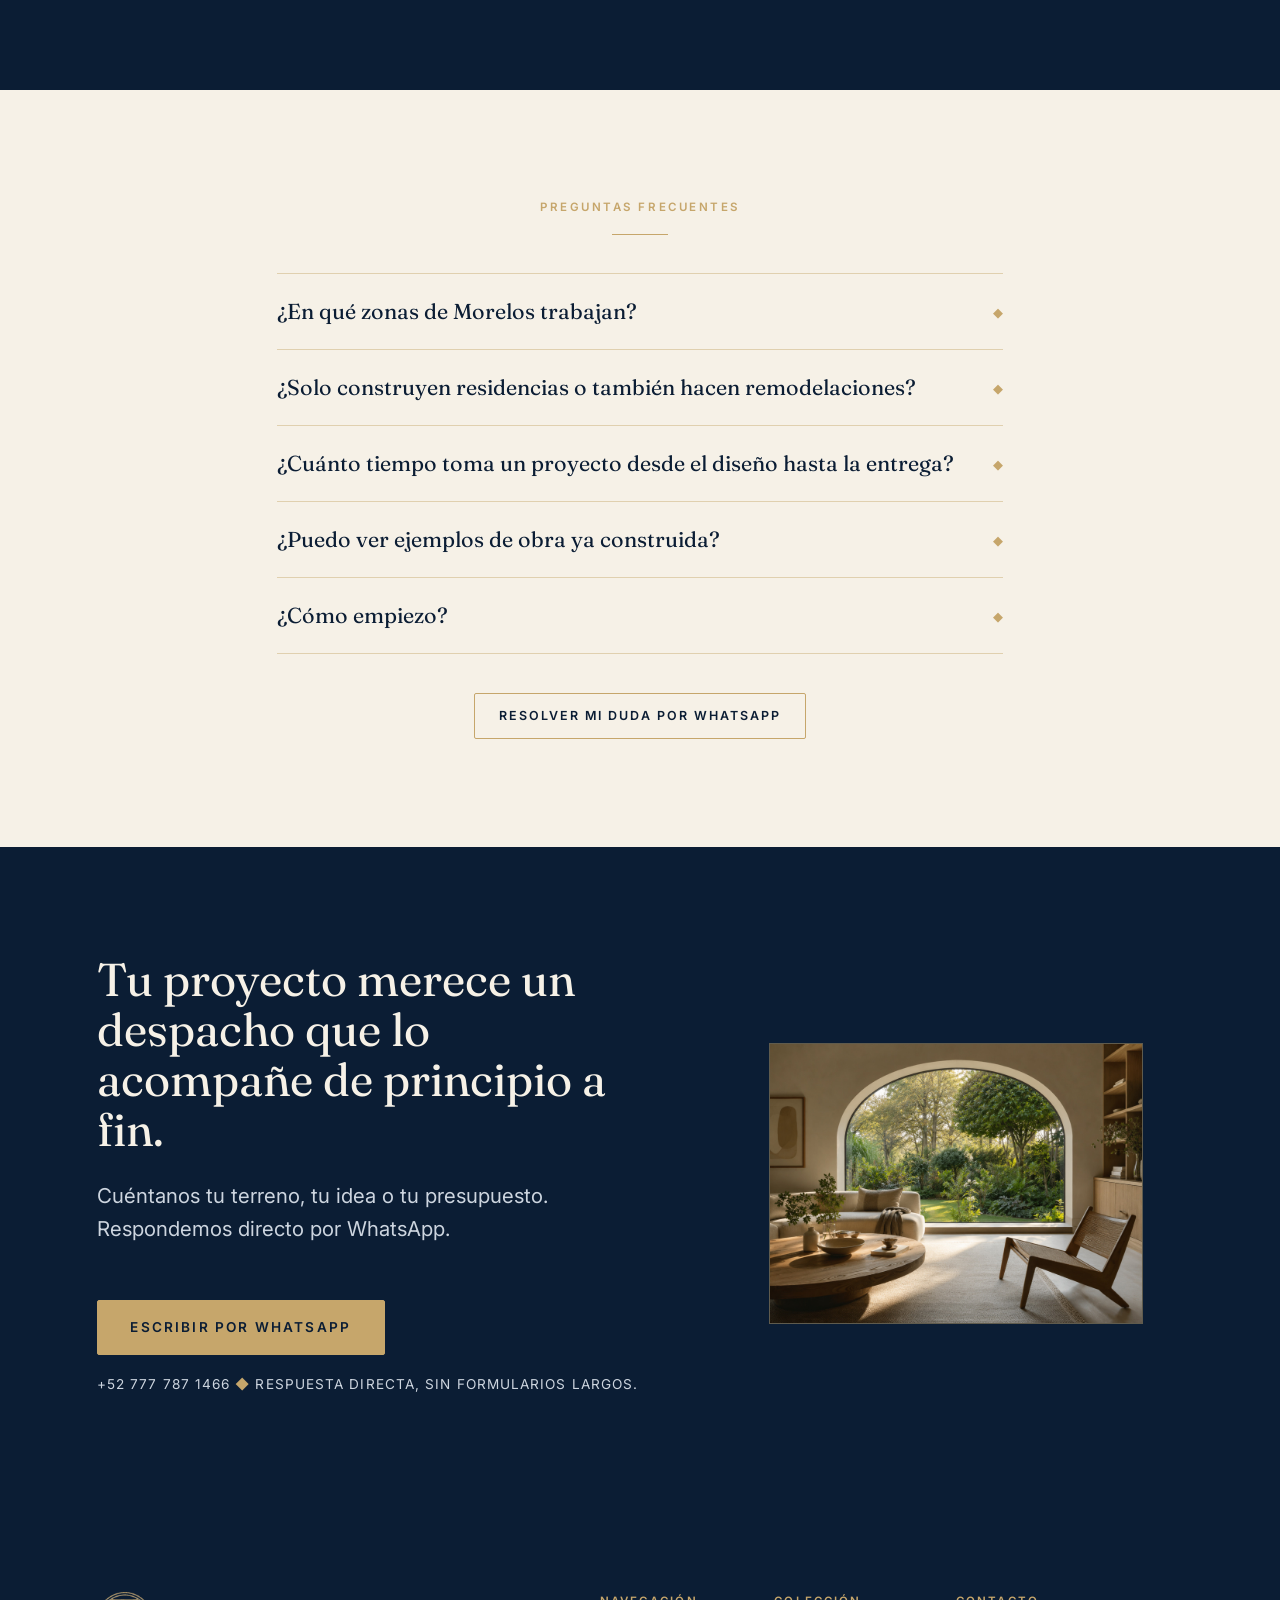
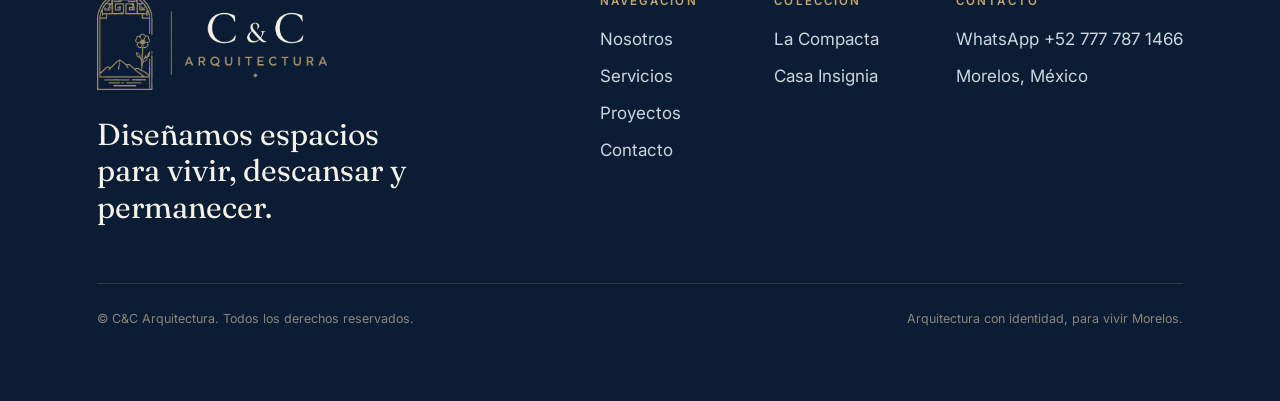
==== commit 4afd1948: "Favicon: isotipo del arco (greca + flor + montanas) en 16/32/48/180/192/512 + .ico Extraido de logo-" ====
--- a/index.html
+++ b/index.html
@@ -8,6 +8,10 @@
 <link rel="preconnect" href="https://fonts.googleapis.com">
 <link rel="preconnect" href="https://fonts.gstatic.com" crossorigin>
 <link href="https://fonts.googleapis.com/css2?family=Fraunces:opsz,wght@9..144,300;9..144,400;9..144,500&family=Inter:wght@400;500;600&display=swap" rel="stylesheet">
+<link rel="icon" href="assets/favicon/favicon.ico" sizes="any">
+<link rel="icon" type="image/png" sizes="32x32" href="assets/favicon/favicon-32.png">
+<link rel="icon" type="image/png" sizes="16x16" href="assets/favicon/favicon-16.png">
+<link rel="apple-touch-icon" href="assets/favicon/apple-touch-icon.png">
 <link rel="stylesheet" href="styles.css">
 </head>
 <body>
